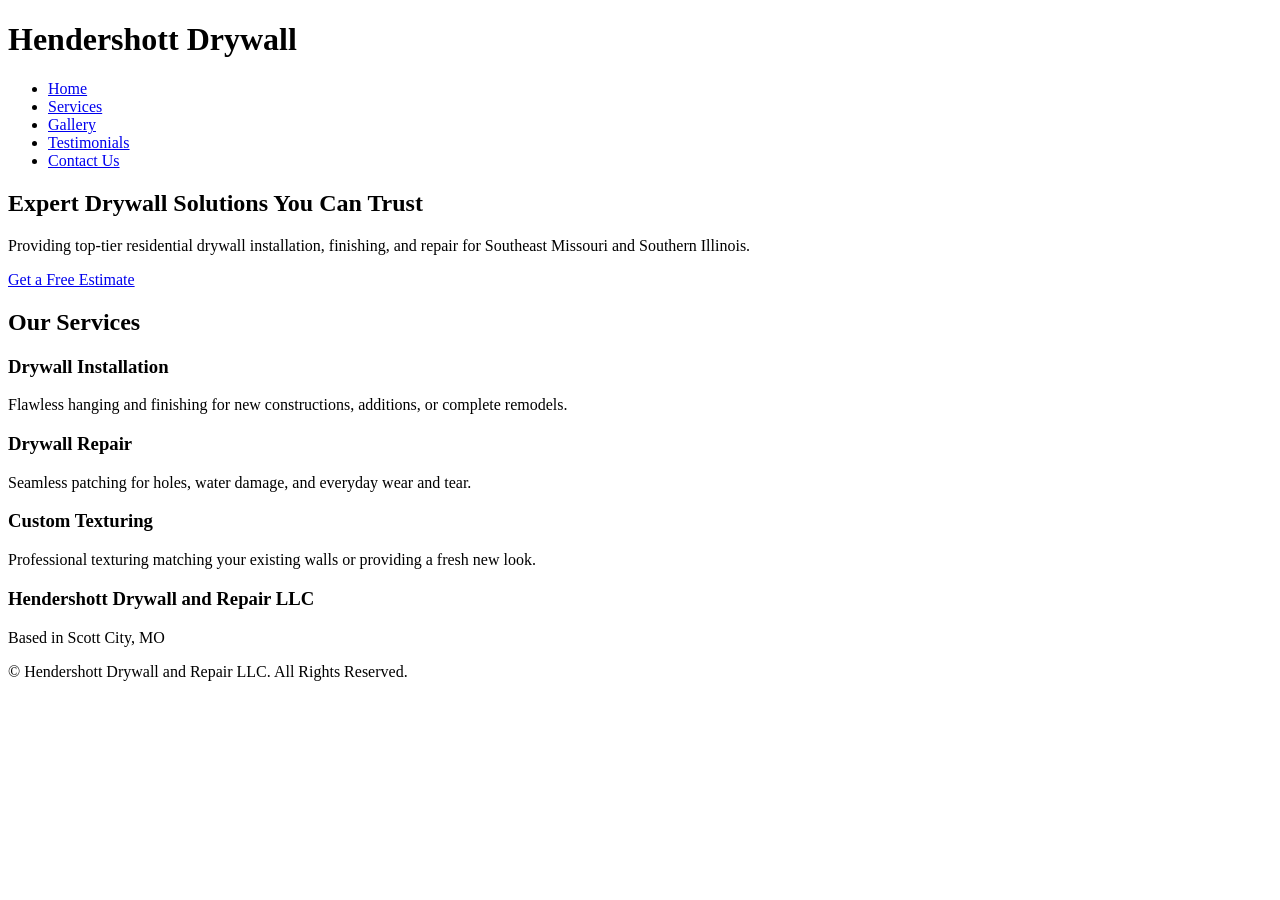
==== index.html @ 73485b0f "Update index.html" ====
<!DOCTYPE html>
<html lang="en">
<head>
    <meta charset="UTF-8">
    <meta name="viewport" content="width=device-width, initial-scale=1.0">
    <title>Hendershott Drywall and Repair LLC | Scott City, MO</title>
    <meta name="description" content="Professional residential drywall installation and repair services serving Southeast Missouri and Southern Illinois.">
    <!-- Link to our external CSS file -->
    <link rel="stylesheet" href="styles.css">
    <!-- Google Fonts for a modern, professional look -->
    <link href="https://fonts.googleapis.com/css2?family=Roboto:wght@300;400;700&display=swap" rel="stylesheet">
</head>
<body>

    <!-- Navigation Bar -->
    <header class="site-header">
        <div class="container nav-container">
            <div class="logo">
                <h1>Hendershott Drywall</h1>
            </div>
            <nav class="main-nav">
                <ul class="nav-links">
                    <li><a href="#home">Home</a></li>
                    <li><a href="#services">Services</a></li>
                    <li><a href="#gallery">Gallery</a></li>
                    <li><a href="#testimonials">Testimonials</a></li>
                    <li><a href="#contact" class="btn-primary">Contact Us</a></li>
                </ul>
                <!-- Mobile Menu Toggle -->
                <div class="mobile-menu-icon" id="mobile-menu-icon">
                    <span></span>
                    <span></span>
                    <span></span>
                </div>
            </nav>
        </div>
    </header>

    <!-- Hero Section -->
    <section id="home" class="hero">
        <div class="hero-content container">
            <h2>Expert Drywall Solutions You Can Trust</h2>
            <p>Providing top-tier residential drywall installation, finishing, and repair for Southeast Missouri and Southern Illinois.</p>
            <a href="#contact" class="btn-large">Get a Free Estimate</a>
        </div>
    </section>

    <!-- Services Section -->
    <section id="services" class="services section-padding">
        <div class="container">
            <h2 class="section-title">Our Services</h2>
            <div class="services-grid">
                <div class="service-card">
                    <h3>Drywall Installation</h3>
                    <p>Flawless hanging and finishing for new constructions, additions, or complete remodels.</p>
                </div>
                <div class="service-card">
                    <h3>Drywall Repair</h3>
                    <p>Seamless patching for holes, water damage, and everyday wear and tear.</p>
                </div>
                <div class="service-card">
                    <h3>Custom Texturing</h3>
                    <p>Professional texturing matching your existing walls or providing a fresh new look.</p>
                </div>
            </div>
        </div>
    </section>

    <!-- Footer -->
    <footer class="site-footer">
        <div class="container footer-content">
            <div class="footer-info">
                <h3>Hendershott Drywall and Repair LLC</h3>
                <p>Based in Scott City, MO</p>
            </div>
            <div class="footer-copyright">
                <p>&copy; <span id="current-year"></span> Hendershott Drywall and Repair LLC. All Rights Reserved.</p>
            </div>
        </div>
    </footer>

    <!-- Link to our external JavaScript file -->
    <script src="main.js"></script>
</body>
</html>
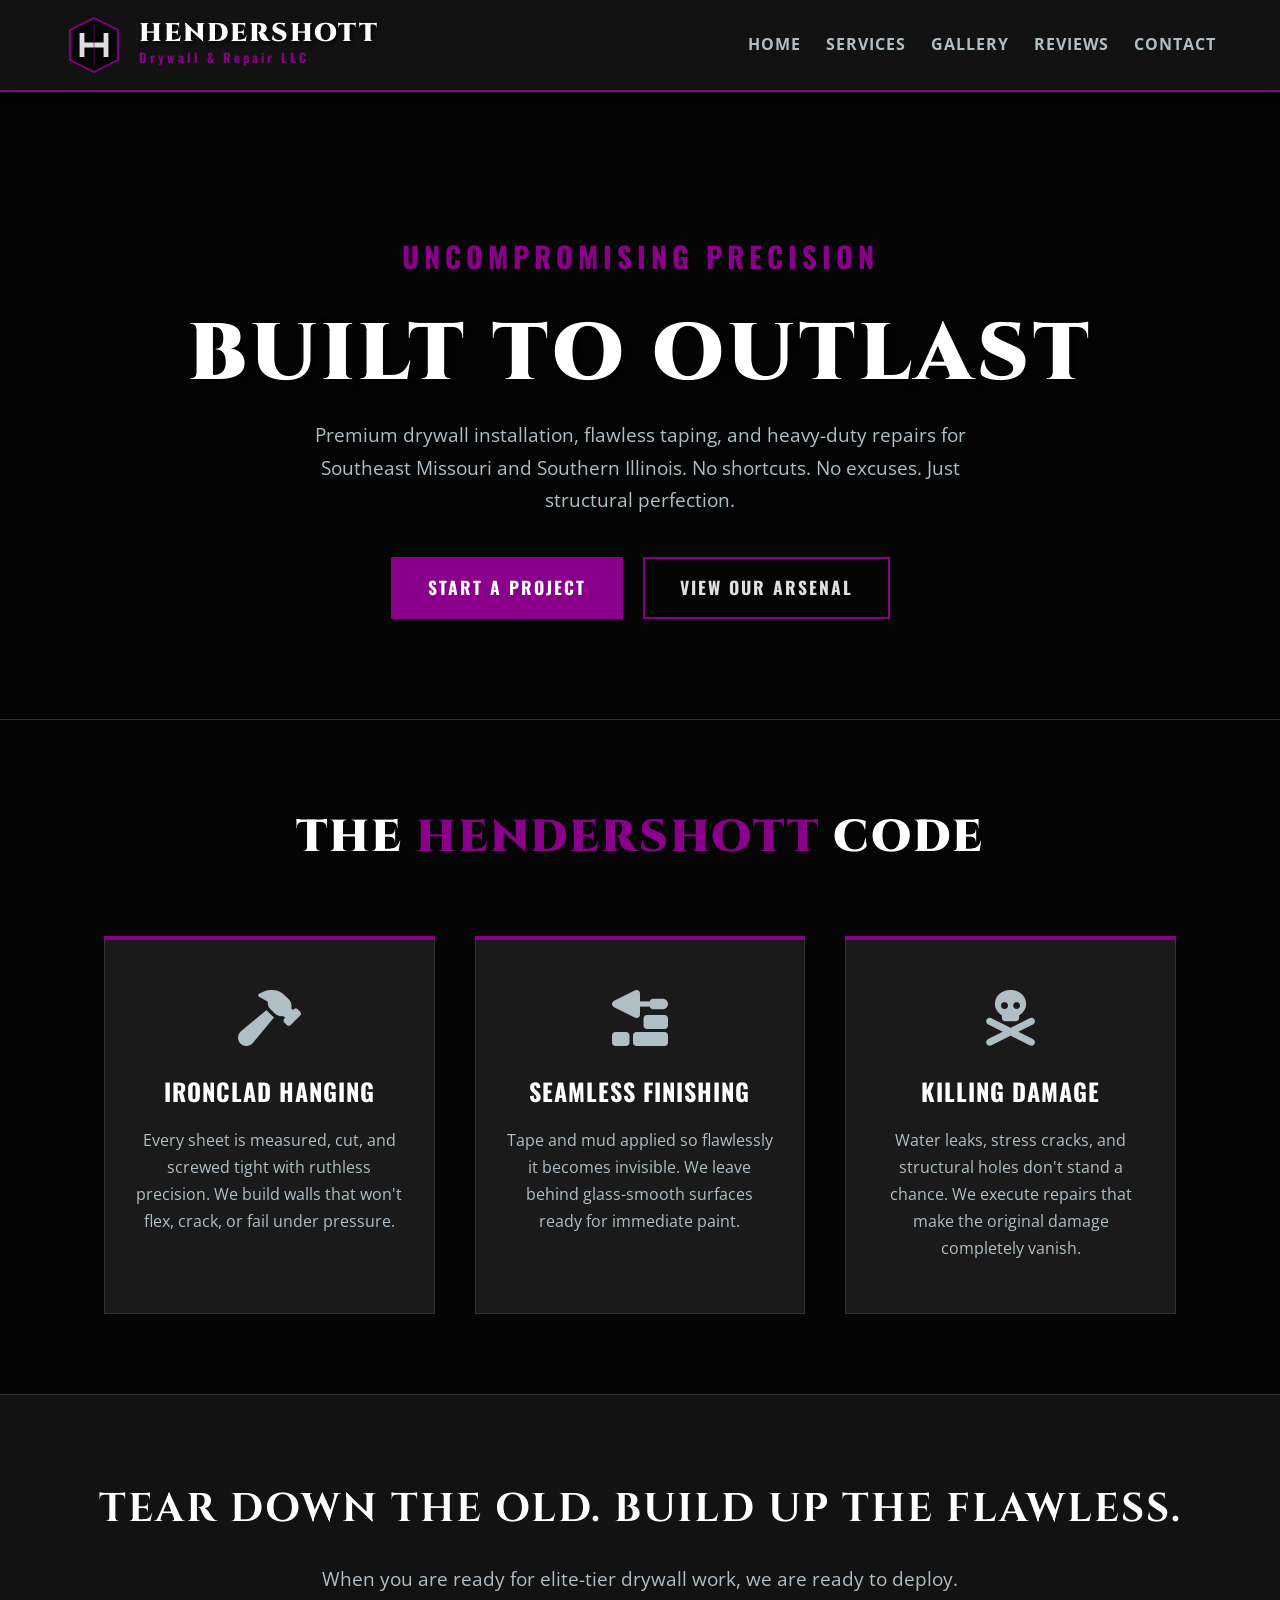
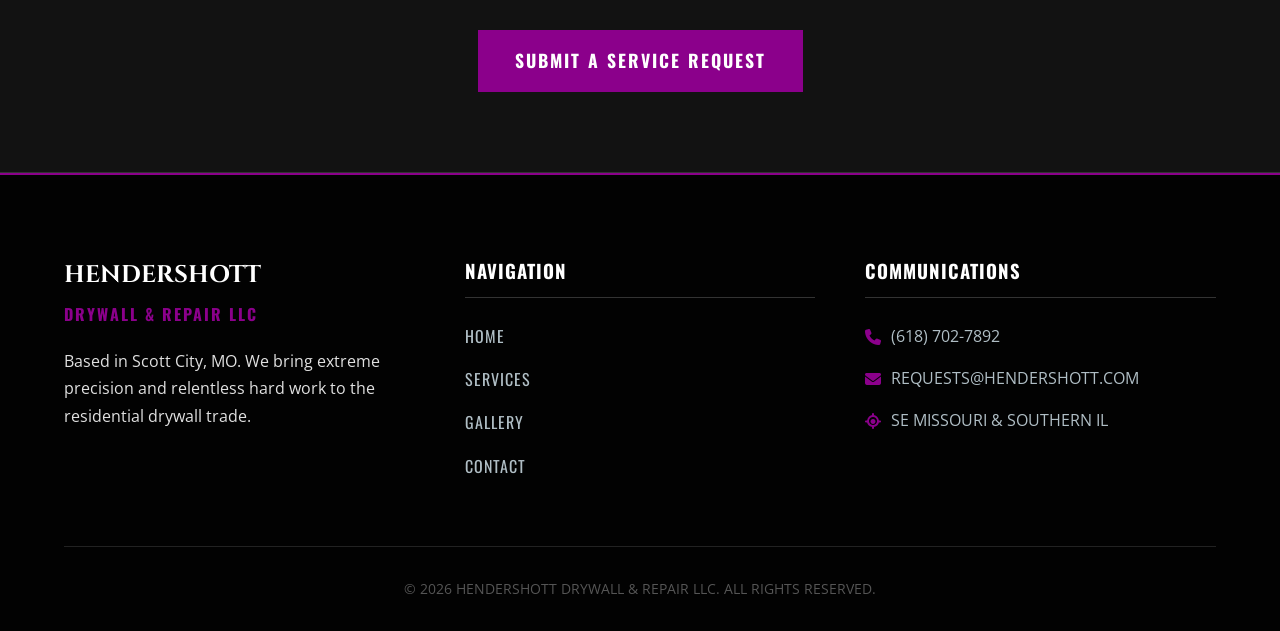
==== commit 11469fe7: "Update index.html" ====
--- a/index.html
+++ b/index.html
@@ -3,83 +3,102 @@
 <head>
     <meta charset="UTF-8">
     <meta name="viewport" content="width=device-width, initial-scale=1.0">
-    <title>Hendershott Drywall and Repair LLC | Scott City, MO</title>
-    <meta name="description" content="Professional residential drywall installation and repair services serving Southeast Missouri and Southern Illinois.">
-    <!-- Link to our external CSS file -->
-    <link rel="stylesheet" href="styles.css">
-    <!-- Google Fonts for a modern, professional look -->
-    <link href="https://fonts.googleapis.com/css2?family=Roboto:wght@300;400;700&display=swap" rel="stylesheet">
+    <title>Hendershott Drywall & Repair LLC | Professional Contractors</title>
+    <link rel="stylesheet" href="https://cdnjs.cloudflare.com/ajax/libs/font-awesome/6.4.0/css/all.min.css">
+    <link rel="stylesheet" href="style.css">
 </head>
 <body>
-
-    <!-- Navigation Bar -->
-    <header class="site-header">
-        <div class="container nav-container">
-            <div class="logo">
-                <h1>Hendershott Drywall</h1>
+    <header>
+        <div class="nav-container">
+            <div class="brand-wrapper">
+                <!-- SHARP GOTHIC/METAL SVG LOGO -->
+                <svg width="60" height="60" viewBox="0 0 100 100" xmlns="http://www.w3.org/2000/svg">
+                    <path d="M 50 5 L 90 25 L 90 75 L 50 95 L 10 75 L 10 25 Z" fill="#050505" stroke="#8B008B" stroke-width="3"/>
+                    <path d="M 30 30 L 30 70 M 70 30 L 70 70 M 30 50 L 70 50" stroke="#E0E0E0" stroke-width="8" stroke-linecap="butt"/>
+                    <path d="M 50 15 L 50 85" stroke="#8B008B" stroke-width="2" opacity="0.5"/>
+                </svg>
+                <div class="brand-text">
+                    <h1>HENDERSHOTT</h1>
+                    <span>Drywall & Repair LLC</span>
+                </div>
             </div>
-            <nav class="main-nav">
-                <ul class="nav-links">
-                    <li><a href="#home">Home</a></li>
-                    <li><a href="#services">Services</a></li>
-                    <li><a href="#gallery">Gallery</a></li>
-                    <li><a href="#testimonials">Testimonials</a></li>
-                    <li><a href="#contact" class="btn-primary">Contact Us</a></li>
+            <nav>
+                <ul>
+                    <li><a href="index.html">HOME</a></li>
+                    <li><a href="services.html">SERVICES</a></li>
+                    <li><a href="gallery.html">GALLERY</a></li>
+                    <li><a href="testimonials.html">REVIEWS</a></li>
+                    <li><a href="contact.html">CONTACT</a></li>
                 </ul>
-                <!-- Mobile Menu Toggle -->
-                <div class="mobile-menu-icon" id="mobile-menu-icon">
-                    <span></span>
-                    <span></span>
-                    <span></span>
-                </div>
             </nav>
         </div>
     </header>
 
-    <!-- Hero Section -->
-    <section id="home" class="hero">
-        <div class="hero-content container">
-            <h2>Expert Drywall Solutions You Can Trust</h2>
-            <p>Providing top-tier residential drywall installation, finishing, and repair for Southeast Missouri and Southern Illinois.</p>
-            <a href="#contact" class="btn-large">Get a Free Estimate</a>
-        </div>
-    </section>
+    <main>
+        <section class="hero">
+            <h3>UNCOMPROMISING PRECISION</h3>
+            <h2>BUILT TO OUTLAST</h2>
+            <p>Premium drywall installation, flawless taping, and heavy-duty repairs for Southeast Missouri and Southern Illinois. No shortcuts. No excuses. Just structural perfection.</p>
+            <div style="margin-top: 30px; display: flex; gap: 20px; justify-content: center; flex-wrap: wrap;">
+                <a href="contact.html" class="btn btn-solid">START A PROJECT</a>
+                <a href="services.html" class="btn">VIEW OUR ARSENAL</a>
+            </div>
+        </section>
 
-    <!-- Services Section -->
-    <section id="services" class="services section-padding">
-        <div class="container">
-            <h2 class="section-title">Our Services</h2>
-            <div class="services-grid">
-                <div class="service-card">
-                    <h3>Drywall Installation</h3>
-                    <p>Flawless hanging and finishing for new constructions, additions, or complete remodels.</p>
+        <section class="container">
+            <h2 class="section-title">THE <span>HENDERSHOTT</span> CODE</h2>
+            <div class="grid-3">
+                <div class="card">
+                    <i class="fa-solid fa-hammer"></i>
+                    <h3>IRONCLAD HANGING</h3>
+                    <p>Every sheet is measured, cut, and screwed tight with ruthless precision. We build walls that won't flex, crack, or fail under pressure.</p>
                 </div>
-                <div class="service-card">
-                    <h3>Drywall Repair</h3>
-                    <p>Seamless patching for holes, water damage, and everyday wear and tear.</p>
+                <div class="card">
+                    <i class="fa-solid fa-trowel-bricks"></i>
+                    <h3>SEAMLESS FINISHING</h3>
+                    <p>Tape and mud applied so flawlessly it becomes invisible. We leave behind glass-smooth surfaces ready for immediate paint.</p>
                 </div>
-                <div class="service-card">
-                    <h3>Custom Texturing</h3>
-                    <p>Professional texturing matching your existing walls or providing a fresh new look.</p>
+                <div class="card">
+                    <i class="fa-solid fa-skull-crossbones"></i>
+                    <h3>KILLING DAMAGE</h3>
+                    <p>Water leaks, stress cracks, and structural holes don't stand a chance. We execute repairs that make the original damage completely vanish.</p>
                 </div>
             </div>
-        </div>
-    </section>
+        </section>
 
-    <!-- Footer -->
-    <footer class="site-footer">
-        <div class="container footer-content">
-            <div class="footer-info">
-                <h3>Hendershott Drywall and Repair LLC</h3>
-                <p>Based in Scott City, MO</p>
+        <section class="cta-banner">
+            <h2>TEAR DOWN THE OLD. BUILD UP THE FLAWLESS.</h2>
+            <p>When you are ready for elite-tier drywall work, we are ready to deploy.</p>
+            <a href="contact.html" class="btn btn-solid">SUBMIT A SERVICE REQUEST</a>
+        </section>
+    </main>
+
+    <footer>
+        <div class="footer-grid">
+            <div class="footer-about">
+                <h3>HENDERSHOTT</h3>
+                <h4>DRYWALL & REPAIR LLC</h4>
+                <p>Based in Scott City, MO. We bring extreme precision and relentless hard work to the residential drywall trade.</p>
             </div>
-            <div class="footer-copyright">
-                <p>&copy; <span id="current-year"></span> Hendershott Drywall and Repair LLC. All Rights Reserved.</p>
+            <div class="footer-links">
+                <h3>NAVIGATION</h3>
+                <ul>
+                    <li><a href="index.html">HOME</a></li>
+                    <li><a href="services.html">SERVICES</a></li>
+                    <li><a href="gallery.html">GALLERY</a></li>
+                    <li><a href="contact.html">CONTACT</a></li>
+                </ul>
+            </div>
+            <div class="footer-contact">
+                <h3>COMMUNICATIONS</h3>
+                <p><i class="fa-solid fa-phone"></i> (618) 702-7892</p>
+                <p><i class="fa-solid fa-envelope"></i> REQUESTS@HENDERSHOTT.COM</p>
+                <p><i class="fa-solid fa-location-crosshairs"></i> SE MISSOURI & SOUTHERN IL</p>
             </div>
         </div>
+        <div class="footer-bottom">
+            <p>&copy; 2026 HENDERSHOTT DRYWALL & REPAIR LLC. ALL RIGHTS RESERVED.</p>
+        </div>
     </footer>
-
-    <!-- Link to our external JavaScript file -->
-    <script src="main.js"></script>
 </body>
 </html>
--- a/style.css
+++ b/style.css
@@ -0,0 +1,89 @@
+@import url('https://fonts.googleapis.com/css2?family=Cinzel:wght@700;900&family=Oswald:wght@500;700&family=Open+Sans:wght@400;600&display=swap');
+
+:root {
+    --pitch-black: #050505;
+    --gunmetal: #121212;
+    --panel-dark: #1a1a1a;
+    --purple-burst: #8B008B; /* Aggressive Dark Violet/Purple */
+    --blood-red: #8a0303;
+    --metal-silver: #b0bec5;
+    --text-main: #e0e0e0;
+    --white: #ffffff;
+}
+
+* { margin: 0; padding: 0; box-sizing: border-box; }
+body { font-family: 'Open Sans', sans-serif; background-color: var(--pitch-black); color: var(--text-main); line-height: 1.7; }
+h1, h2, h3, h4 { font-family: 'Oswald', sans-serif; text-transform: uppercase; }
+
+/* Navigation & Header */
+header { background-color: var(--gunmetal); border-bottom: 2px solid var(--purple-burst); position: sticky; top: 0; z-index: 100; box-shadow: 0 4px 20px rgba(0,0,0,0.8); }
+.nav-container { display: flex; justify-content: space-between; align-items: center; padding: 15px 5%; max-width: 1400px; margin: 0 auto; }
+.brand-wrapper { display: flex; align-items: center; gap: 15px; }
+.brand-text { display: flex; flex-direction: column; }
+.brand-text h1 { font-family: 'Cinzel', serif; font-size: 1.6rem; color: var(--white); font-weight: 900; line-height: 1; letter-spacing: 2px; text-shadow: 2px 2px 4px rgba(0,0,0,0.8); }
+.brand-text span { font-size: 0.8rem; color: var(--purple-burst); font-weight: 700; letter-spacing: 3px; font-family: 'Oswald', sans-serif; }
+
+nav ul { list-style: none; display: flex; gap: 25px; }
+nav a { color: var(--metal-silver); text-decoration: none; font-weight: 700; font-size: 1rem; transition: color 0.3s; letter-spacing: 1px; }
+nav a:hover { color: var(--purple-burst); }
+
+/* Buttons */
+.btn { display: inline-block; padding: 14px 35px; background: transparent; color: var(--text-main); text-decoration: none; font-weight: 700; border: 2px solid var(--purple-burst); font-family: 'Oswald', sans-serif; transition: 0.3s; letter-spacing: 2px; font-size: 1.1rem; box-shadow: inset 0 0 0 0 var(--purple-burst); }
+.btn:hover { box-shadow: inset 0 0 20px 5px rgba(139, 0, 139, 0.4); color: var(--white); text-shadow: 0 0 8px rgba(255,255,255,0.5); }
+.btn-solid { background: var(--purple-burst); color: var(--white); border-color: var(--purple-burst); }
+.btn-solid:hover { background: #600060; border-color: #600060; box-shadow: 0 0 15px rgba(139, 0, 139, 0.6); }
+
+/* Hero Section */
+.hero { background: linear-gradient(to bottom, rgba(5,5,5,0.7), var(--pitch-black)), url('https://images.unsplash.com/photo-1504307651254-35680f356f58?q=80&w=2070&auto=format&fit=crop') center/cover; padding: 140px 5% 100px; text-align: center; color: var(--white); border-bottom: 1px solid #333; }
+.hero h2 { font-family: 'Cinzel', serif; font-size: clamp(2.5rem, 8vw, 5rem); font-weight: 900; line-height: 1.1; margin-bottom: 20px; letter-spacing: 4px; text-shadow: 3px 3px 10px rgba(0,0,0,0.9); }
+.hero h3 { font-size: clamp(1.2rem, 3vw, 1.8rem); color: var(--purple-burst); margin-bottom: 30px; letter-spacing: 5px; }
+.hero p { font-size: 1.2rem; color: var(--metal-silver); margin-bottom: 40px; max-width: 700px; margin-inline: auto; font-family: 'Open Sans', sans-serif; }
+
+/* Sections & Grids */
+.container { padding: 80px 5%; max-width: 1200px; margin: auto; }
+.section-title { text-align: center; font-family: 'Cinzel', serif; font-size: 2.8rem; color: var(--white); margin-bottom: 60px; font-weight: 900; letter-spacing: 2px; }
+.section-title span { color: var(--purple-burst); }
+
+.grid-3 { display: grid; grid-template-columns: repeat(auto-fit, minmax(320px, 1fr)); gap: 40px; }
+.card { background: var(--panel-dark); padding: 50px 30px; text-align: center; border: 1px solid #333; border-top: 4px solid var(--purple-burst); transition: transform 0.3s, box-shadow 0.3s; position: relative; overflow: hidden; }
+.card:hover { transform: translateY(-5px); box-shadow: 0 10px 30px rgba(139, 0, 139, 0.15); border-color: var(--purple-burst); }
+.card i { font-size: 3.5rem; color: var(--metal-silver); margin-bottom: 25px; transition: color 0.3s; }
+.card:hover i { color: var(--white); text-shadow: 0 0 15px var(--purple-burst); }
+.card h3 { color: var(--white); margin-bottom: 15px; font-size: 1.5rem; letter-spacing: 1px; }
+.card p { color: var(--metal-silver); font-size: 1rem; }
+
+/* Contact Form - Advanced */
+.contact-form-wrapper { background: var(--panel-dark); padding: 40px; border: 1px solid #333; border-left: 5px solid var(--purple-burst); }
+.form-group { margin-bottom: 25px; text-align: left; }
+.form-group label { display: block; margin-bottom: 8px; color: var(--metal-silver); font-family: 'Oswald', sans-serif; letter-spacing: 1px; font-size: 1.1rem; }
+.form-group input, .form-group select, .form-group textarea { width: 100%; padding: 15px; background: var(--pitch-black); border: 1px solid #444; color: var(--white); font-family: 'Open Sans', sans-serif; font-size: 1rem; transition: border 0.3s; }
+.form-group input:focus, .form-group select:focus, .form-group textarea:focus { border-color: var(--purple-burst); outline: none; }
+.radio-group { display: flex; gap: 20px; align-items: center; }
+.radio-group label { display: inline-flex; align-items: center; gap: 8px; font-family: 'Open Sans', sans-serif; color: var(--white); cursor: pointer; }
+
+/* Call to Action */
+.cta-banner { background: var(--gunmetal); text-align: center; padding: 80px 5%; border-top: 1px solid #333; border-bottom: 1px solid #333; }
+.cta-banner h2 { font-family: 'Cinzel', serif; font-size: 2.5rem; margin-bottom: 20px; color: var(--white); letter-spacing: 2px; }
+.cta-banner p { font-size: 1.2rem; margin-bottom: 35px; color: var(--metal-silver); }
+
+/* Footer */
+footer { background: #020202; padding: 80px 5% 30px; border-top: 2px solid var(--purple-burst); }
+.footer-grid { display: grid; grid-template-columns: repeat(auto-fit, minmax(250px, 1fr)); gap: 50px; max-width: 1200px; margin: 0 auto 50px; }
+.footer-about h3 { font-family: 'Cinzel', serif; color: var(--white); margin-bottom: 5px; font-size: 1.5rem; }
+.footer-about h4 { color: var(--purple-burst); margin-bottom: 20px; letter-spacing: 2px; }
+.footer-links h3, .footer-contact h3 { color: var(--white); margin-bottom: 25px; letter-spacing: 1px; border-bottom: 1px solid #333; padding-bottom: 10px; }
+.footer-links ul { list-style: none; }
+.footer-links li { margin-bottom: 15px; }
+.footer-links a { color: var(--metal-silver); text-decoration: none; transition: 0.3s; font-family: 'Oswald', sans-serif; letter-spacing: 1px; }
+.footer-links a:hover { color: var(--purple-burst); padding-left: 5px; }
+.footer-contact p { margin-bottom: 15px; display: flex; align-items: center; gap: 10px; color: var(--metal-silver); }
+.footer-contact i { color: var(--purple-burst); }
+.footer-bottom { text-align: center; padding-top: 30px; border-top: 1px solid #222; font-size: 0.9rem; color: #555; }
+
+/* Mobile View Adjustments */
+@media (max-width: 768px) {
+    .nav-container { flex-direction: column; text-align: center; gap: 20px; }
+    .brand-wrapper { flex-direction: column; gap: 10px; }
+    nav ul { flex-wrap: wrap; justify-content: center; gap: 15px; }
+    .hero { padding: 60px 20px; }
+    }
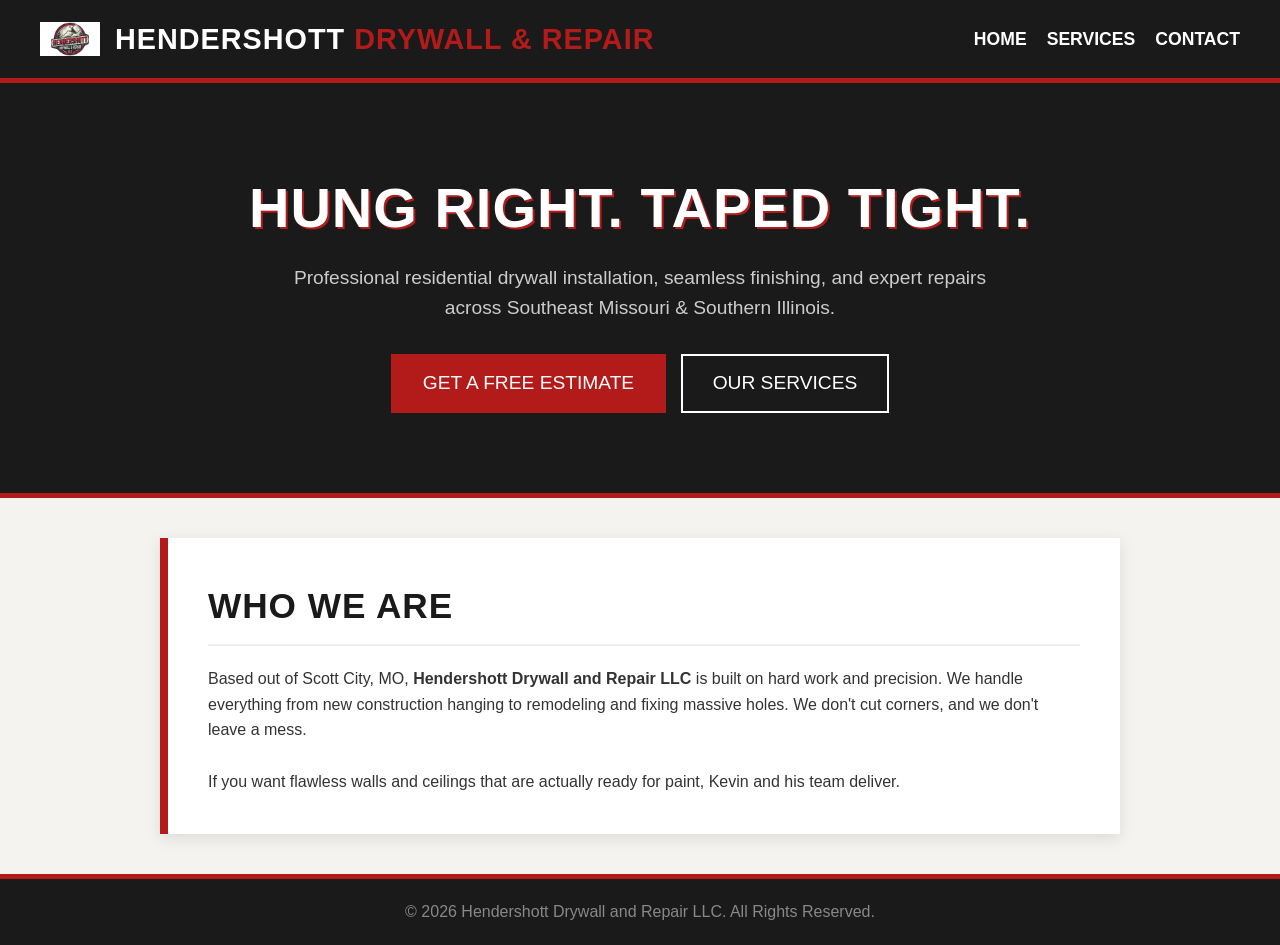
==== commit cc61425e: "Create index.html" ====
--- a/index.html
+++ b/index.html
@@ -3,31 +3,20 @@
 <head>
     <meta charset="UTF-8">
     <meta name="viewport" content="width=device-width, initial-scale=1.0">
-    <title>Hendershott Drywall & Repair LLC | Professional Contractors</title>
-    <link rel="stylesheet" href="https://cdnjs.cloudflare.com/ajax/libs/font-awesome/6.4.0/css/all.min.css">
+    <title>Hendershott Drywall and Repair LLC</title>
     <link rel="stylesheet" href="style.css">
 </head>
 <body>
     <header>
         <div class="nav-container">
             <div class="brand-wrapper">
-                <!-- SHARP GOTHIC/METAL SVG LOGO -->
-                <svg width="60" height="60" viewBox="0 0 100 100" xmlns="http://www.w3.org/2000/svg">
-                    <path d="M 50 5 L 90 25 L 90 75 L 50 95 L 10 75 L 10 25 Z" fill="#050505" stroke="#8B008B" stroke-width="3"/>
-                    <path d="M 30 30 L 30 70 M 70 30 L 70 70 M 30 50 L 70 50" stroke="#E0E0E0" stroke-width="8" stroke-linecap="butt"/>
-                    <path d="M 50 15 L 50 85" stroke="#8B008B" stroke-width="2" opacity="0.5"/>
-                </svg>
-                <div class="brand-text">
-                    <h1>HENDERSHOTT</h1>
-                    <span>Drywall & Repair LLC</span>
-                </div>
+                <img src="logo.png" alt="Hendershott Drywall Logo" class="brand-logo">
+                <h1>Hendershott <span>Drywall & Repair</span></h1>
             </div>
             <nav>
                 <ul>
                     <li><a href="index.html">HOME</a></li>
                     <li><a href="services.html">SERVICES</a></li>
-                    <li><a href="gallery.html">GALLERY</a></li>
-                    <li><a href="testimonials.html">REVIEWS</a></li>
                     <li><a href="contact.html">CONTACT</a></li>
                 </ul>
             </nav>
@@ -36,69 +25,24 @@
 
     <main>
         <section class="hero">
-            <h3>UNCOMPROMISING PRECISION</h3>
-            <h2>BUILT TO OUTLAST</h2>
-            <p>Premium drywall installation, flawless taping, and heavy-duty repairs for Southeast Missouri and Southern Illinois. No shortcuts. No excuses. Just structural perfection.</p>
-            <div style="margin-top: 30px; display: flex; gap: 20px; justify-content: center; flex-wrap: wrap;">
-                <a href="contact.html" class="btn btn-solid">START A PROJECT</a>
-                <a href="services.html" class="btn">VIEW OUR ARSENAL</a>
-            </div>
+            <h2>HUNG RIGHT. TAPED TIGHT.</h2>
+            <p>Professional residential drywall installation, seamless finishing, and expert repairs across Southeast Missouri & Southern Illinois.</p>
+            <a href="contact.html" class="btn">GET A FREE ESTIMATE</a>
+            <a href="services.html" class="btn btn-outline">OUR SERVICES</a>
         </section>
 
         <section class="container">
-            <h2 class="section-title">THE <span>HENDERSHOTT</span> CODE</h2>
-            <div class="grid-3">
-                <div class="card">
-                    <i class="fa-solid fa-hammer"></i>
-                    <h3>IRONCLAD HANGING</h3>
-                    <p>Every sheet is measured, cut, and screwed tight with ruthless precision. We build walls that won't flex, crack, or fail under pressure.</p>
-                </div>
-                <div class="card">
-                    <i class="fa-solid fa-trowel-bricks"></i>
-                    <h3>SEAMLESS FINISHING</h3>
-                    <p>Tape and mud applied so flawlessly it becomes invisible. We leave behind glass-smooth surfaces ready for immediate paint.</p>
-                </div>
-                <div class="card">
-                    <i class="fa-solid fa-skull-crossbones"></i>
-                    <h3>KILLING DAMAGE</h3>
-                    <p>Water leaks, stress cracks, and structural holes don't stand a chance. We execute repairs that make the original damage completely vanish.</p>
-                </div>
+            <div class="content-box">
+                <h2>WHO WE ARE</h2>
+                <p>Based out of Scott City, MO, <strong>Hendershott Drywall and Repair LLC</strong> is built on hard work and precision. We handle everything from new construction hanging to remodeling and fixing massive holes. We don't cut corners, and we don't leave a mess.</p>
+                <br>
+                <p>If you want flawless walls and ceilings that are actually ready for paint, Kevin and his team deliver.</p>
             </div>
-        </section>
-
-        <section class="cta-banner">
-            <h2>TEAR DOWN THE OLD. BUILD UP THE FLAWLESS.</h2>
-            <p>When you are ready for elite-tier drywall work, we are ready to deploy.</p>
-            <a href="contact.html" class="btn btn-solid">SUBMIT A SERVICE REQUEST</a>
         </section>
     </main>
 
     <footer>
-        <div class="footer-grid">
-            <div class="footer-about">
-                <h3>HENDERSHOTT</h3>
-                <h4>DRYWALL & REPAIR LLC</h4>
-                <p>Based in Scott City, MO. We bring extreme precision and relentless hard work to the residential drywall trade.</p>
-            </div>
-            <div class="footer-links">
-                <h3>NAVIGATION</h3>
-                <ul>
-                    <li><a href="index.html">HOME</a></li>
-                    <li><a href="services.html">SERVICES</a></li>
-                    <li><a href="gallery.html">GALLERY</a></li>
-                    <li><a href="contact.html">CONTACT</a></li>
-                </ul>
-            </div>
-            <div class="footer-contact">
-                <h3>COMMUNICATIONS</h3>
-                <p><i class="fa-solid fa-phone"></i> (618) 702-7892</p>
-                <p><i class="fa-solid fa-envelope"></i> REQUESTS@HENDERSHOTT.COM</p>
-                <p><i class="fa-solid fa-location-crosshairs"></i> SE MISSOURI & SOUTHERN IL</p>
-            </div>
-        </div>
-        <div class="footer-bottom">
-            <p>&copy; 2026 HENDERSHOTT DRYWALL & REPAIR LLC. ALL RIGHTS RESERVED.</p>
-        </div>
+        <p>&copy; 2026 Hendershott Drywall and Repair LLC. All Rights Reserved.</p>
     </footer>
 </body>
 </html>
--- a/style.css
+++ b/style.css
@@ -1,89 +1,204 @@
-@import url('https://fonts.googleapis.com/css2?family=Cinzel:wght@700;900&family=Oswald:wght@500;700&family=Open+Sans:wght@400;600&display=swap');
-
 :root {
-    --pitch-black: #050505;
-    --gunmetal: #121212;
-    --panel-dark: #1a1a1a;
-    --purple-burst: #8B008B; /* Aggressive Dark Violet/Purple */
-    --blood-red: #8a0303;
-    --metal-silver: #b0bec5;
-    --text-main: #e0e0e0;
-    --white: #ffffff;
-}
-
-* { margin: 0; padding: 0; box-sizing: border-box; }
-body { font-family: 'Open Sans', sans-serif; background-color: var(--pitch-black); color: var(--text-main); line-height: 1.7; }
-h1, h2, h3, h4 { font-family: 'Oswald', sans-serif; text-transform: uppercase; }
-
-/* Navigation & Header */
-header { background-color: var(--gunmetal); border-bottom: 2px solid var(--purple-burst); position: sticky; top: 0; z-index: 100; box-shadow: 0 4px 20px rgba(0,0,0,0.8); }
-.nav-container { display: flex; justify-content: space-between; align-items: center; padding: 15px 5%; max-width: 1400px; margin: 0 auto; }
-.brand-wrapper { display: flex; align-items: center; gap: 15px; }
-.brand-text { display: flex; flex-direction: column; }
-.brand-text h1 { font-family: 'Cinzel', serif; font-size: 1.6rem; color: var(--white); font-weight: 900; line-height: 1; letter-spacing: 2px; text-shadow: 2px 2px 4px rgba(0,0,0,0.8); }
-.brand-text span { font-size: 0.8rem; color: var(--purple-burst); font-weight: 700; letter-spacing: 3px; font-family: 'Oswald', sans-serif; }
-
-nav ul { list-style: none; display: flex; gap: 25px; }
-nav a { color: var(--metal-silver); text-decoration: none; font-weight: 700; font-size: 1rem; transition: color 0.3s; letter-spacing: 1px; }
-nav a:hover { color: var(--purple-burst); }
+    --primary-red: #b31b1b;
+    --dark-charcoal: #1a1a1a;
+    --light-bg: #f4f3ef;
+    --text-color: #333;
+}
+
+* {
+    margin: 0;
+    padding: 0;
+    box-sizing: border-box;
+}
+
+body {
+    font-family: 'Segoe UI', Tahoma, Geneva, Verdana, sans-serif;
+    background-color: var(--light-bg);
+    color: var(--text-color);
+    line-height: 1.6;
+}
+
+h1, h2, h3 {
+    font-family: 'Impact', 'Arial Black', sans-serif;
+    text-transform: uppercase;
+    letter-spacing: 1px;
+}
+
+/* Navigation */
+header {
+    background-color: var(--dark-charcoal);
+    border-bottom: 5px solid var(--primary-red);
+    padding: 1rem 20px;
+}
+
+.nav-container {
+    max-width: 1200px;
+    margin: 0 auto;
+    display: flex;
+    justify-content: space-between;
+    align-items: center;
+}
+
+.brand-wrapper {
+    display: flex;
+    align-items: center;
+    gap: 15px;
+}
+
+.brand-logo {
+    width: 60px;
+    height: auto;
+}
+
+.nav-container h1 {
+    color: #fff;
+    font-size: 1.8rem;
+}
+
+.nav-container h1 span {
+    color: var(--primary-red);
+}
+
+nav ul {
+    list-style: none;
+    display: flex;
+    gap: 20px;
+}
+
+nav a {
+    color: #fff;
+    text-decoration: none;
+    font-weight: bold;
+    font-size: 1.1rem;
+    transition: color 0.2s;
+}
+
+nav a:hover {
+    color: var(--primary-red);
+}
+
+/* Main Content Structure */
+main {
+    min-height: 70vh;
+}
+
+.hero {
+    background-color: var(--dark-charcoal);
+    color: #fff;
+    text-align: center;
+    padding: 80px 20px;
+    border-bottom: 5px solid var(--primary-red);
+}
+
+.hero h2 {
+    font-size: 3.5rem;
+    color: #fff;
+    text-shadow: 2px 2px var(--primary-red);
+    margin-bottom: 10px;
+}
+
+.hero p {
+    font-size: 1.2rem;
+    max-width: 700px;
+    margin: 0 auto 30px;
+    color: #ccc;
+}
+
+.container {
+    max-width: 1000px;
+    margin: 40px auto;
+    padding: 0 20px;
+}
+
+.content-box {
+    background: #fff;
+    padding: 40px;
+    border-left: 8px solid var(--primary-red);
+    box-shadow: 0 4px 15px rgba(0,0,0,0.1);
+    margin-bottom: 30px;
+}
+
+.content-box h2 {
+    color: var(--dark-charcoal);
+    border-bottom: 2px solid #eee;
+    padding-bottom: 10px;
+    margin-bottom: 20px;
+    font-size: 2.2rem;
+}
 
 /* Buttons */
-.btn { display: inline-block; padding: 14px 35px; background: transparent; color: var(--text-main); text-decoration: none; font-weight: 700; border: 2px solid var(--purple-burst); font-family: 'Oswald', sans-serif; transition: 0.3s; letter-spacing: 2px; font-size: 1.1rem; box-shadow: inset 0 0 0 0 var(--purple-burst); }
-.btn:hover { box-shadow: inset 0 0 20px 5px rgba(139, 0, 139, 0.4); color: var(--white); text-shadow: 0 0 8px rgba(255,255,255,0.5); }
-.btn-solid { background: var(--purple-burst); color: var(--white); border-color: var(--purple-burst); }
-.btn-solid:hover { background: #600060; border-color: #600060; box-shadow: 0 0 15px rgba(139, 0, 139, 0.6); }
-
-/* Hero Section */
-.hero { background: linear-gradient(to bottom, rgba(5,5,5,0.7), var(--pitch-black)), url('https://images.unsplash.com/photo-1504307651254-35680f356f58?q=80&w=2070&auto=format&fit=crop') center/cover; padding: 140px 5% 100px; text-align: center; color: var(--white); border-bottom: 1px solid #333; }
-.hero h2 { font-family: 'Cinzel', serif; font-size: clamp(2.5rem, 8vw, 5rem); font-weight: 900; line-height: 1.1; margin-bottom: 20px; letter-spacing: 4px; text-shadow: 3px 3px 10px rgba(0,0,0,0.9); }
-.hero h3 { font-size: clamp(1.2rem, 3vw, 1.8rem); color: var(--purple-burst); margin-bottom: 30px; letter-spacing: 5px; }
-.hero p { font-size: 1.2rem; color: var(--metal-silver); margin-bottom: 40px; max-width: 700px; margin-inline: auto; font-family: 'Open Sans', sans-serif; }
-
-/* Sections & Grids */
-.container { padding: 80px 5%; max-width: 1200px; margin: auto; }
-.section-title { text-align: center; font-family: 'Cinzel', serif; font-size: 2.8rem; color: var(--white); margin-bottom: 60px; font-weight: 900; letter-spacing: 2px; }
-.section-title span { color: var(--purple-burst); }
-
-.grid-3 { display: grid; grid-template-columns: repeat(auto-fit, minmax(320px, 1fr)); gap: 40px; }
-.card { background: var(--panel-dark); padding: 50px 30px; text-align: center; border: 1px solid #333; border-top: 4px solid var(--purple-burst); transition: transform 0.3s, box-shadow 0.3s; position: relative; overflow: hidden; }
-.card:hover { transform: translateY(-5px); box-shadow: 0 10px 30px rgba(139, 0, 139, 0.15); border-color: var(--purple-burst); }
-.card i { font-size: 3.5rem; color: var(--metal-silver); margin-bottom: 25px; transition: color 0.3s; }
-.card:hover i { color: var(--white); text-shadow: 0 0 15px var(--purple-burst); }
-.card h3 { color: var(--white); margin-bottom: 15px; font-size: 1.5rem; letter-spacing: 1px; }
-.card p { color: var(--metal-silver); font-size: 1rem; }
-
-/* Contact Form - Advanced */
-.contact-form-wrapper { background: var(--panel-dark); padding: 40px; border: 1px solid #333; border-left: 5px solid var(--purple-burst); }
-.form-group { margin-bottom: 25px; text-align: left; }
-.form-group label { display: block; margin-bottom: 8px; color: var(--metal-silver); font-family: 'Oswald', sans-serif; letter-spacing: 1px; font-size: 1.1rem; }
-.form-group input, .form-group select, .form-group textarea { width: 100%; padding: 15px; background: var(--pitch-black); border: 1px solid #444; color: var(--white); font-family: 'Open Sans', sans-serif; font-size: 1rem; transition: border 0.3s; }
-.form-group input:focus, .form-group select:focus, .form-group textarea:focus { border-color: var(--purple-burst); outline: none; }
-.radio-group { display: flex; gap: 20px; align-items: center; }
-.radio-group label { display: inline-flex; align-items: center; gap: 8px; font-family: 'Open Sans', sans-serif; color: var(--white); cursor: pointer; }
-
-/* Call to Action */
-.cta-banner { background: var(--gunmetal); text-align: center; padding: 80px 5%; border-top: 1px solid #333; border-bottom: 1px solid #333; }
-.cta-banner h2 { font-family: 'Cinzel', serif; font-size: 2.5rem; margin-bottom: 20px; color: var(--white); letter-spacing: 2px; }
-.cta-banner p { font-size: 1.2rem; margin-bottom: 35px; color: var(--metal-silver); }
+.btn {
+    display: inline-block;
+    background: var(--primary-red);
+    color: #fff;
+    padding: 12px 30px;
+    text-decoration: none;
+    font-family: 'Impact', 'Arial Black', sans-serif;
+    font-size: 1.2rem;
+    transition: 0.2s;
+    border: 2px solid var(--primary-red);
+}
+
+.btn:hover {
+    background: var(--dark-charcoal);
+    color: var(--primary-red);
+}
+
+.btn-outline {
+    background: transparent;
+    border: 2px solid #fff;
+    margin-left: 10px;
+}
+
+.btn-outline:hover {
+    background: #fff;
+    color: var(--dark-charcoal);
+}
+
+/* Lists */
+.service-list {
+    list-style: none;
+}
+
+.service-list li {
+    padding: 15px 0;
+    border-bottom: 1px solid #eee;
+    font-size: 1.1rem;
+}
+
+.service-list li strong {
+    color: var(--primary-red);
+}
 
 /* Footer */
-footer { background: #020202; padding: 80px 5% 30px; border-top: 2px solid var(--purple-burst); }
-.footer-grid { display: grid; grid-template-columns: repeat(auto-fit, minmax(250px, 1fr)); gap: 50px; max-width: 1200px; margin: 0 auto 50px; }
-.footer-about h3 { font-family: 'Cinzel', serif; color: var(--white); margin-bottom: 5px; font-size: 1.5rem; }
-.footer-about h4 { color: var(--purple-burst); margin-bottom: 20px; letter-spacing: 2px; }
-.footer-links h3, .footer-contact h3 { color: var(--white); margin-bottom: 25px; letter-spacing: 1px; border-bottom: 1px solid #333; padding-bottom: 10px; }
-.footer-links ul { list-style: none; }
-.footer-links li { margin-bottom: 15px; }
-.footer-links a { color: var(--metal-silver); text-decoration: none; transition: 0.3s; font-family: 'Oswald', sans-serif; letter-spacing: 1px; }
-.footer-links a:hover { color: var(--purple-burst); padding-left: 5px; }
-.footer-contact p { margin-bottom: 15px; display: flex; align-items: center; gap: 10px; color: var(--metal-silver); }
-.footer-contact i { color: var(--purple-burst); }
-.footer-bottom { text-align: center; padding-top: 30px; border-top: 1px solid #222; font-size: 0.9rem; color: #555; }
-
-/* Mobile View Adjustments */
+footer {
+    background: var(--dark-charcoal);
+    color: #888;
+    text-align: center;
+    padding: 20px;
+    border-top: 5px solid var(--primary-red);
+}
+
+/* Mobile Fixes */
 @media (max-width: 768px) {
-    .nav-container { flex-direction: column; text-align: center; gap: 20px; }
-    .brand-wrapper { flex-direction: column; gap: 10px; }
-    nav ul { flex-wrap: wrap; justify-content: center; gap: 15px; }
-    .hero { padding: 60px 20px; }
-    }
+    .nav-container {
+        flex-direction: column;
+        text-align: center;
+    }
+    .brand-wrapper {
+        flex-direction: column;
+        margin-bottom: 15px;
+    }
+    nav ul {
+        flex-wrap: wrap;
+        justify-content: center;
+    }
+    .hero h2 {
+        font-size: 2.5rem;
+    }
+    .btn-outline {
+        margin-left: 0;
+        margin-top: 15px;
+        display: block;
+    }
+}
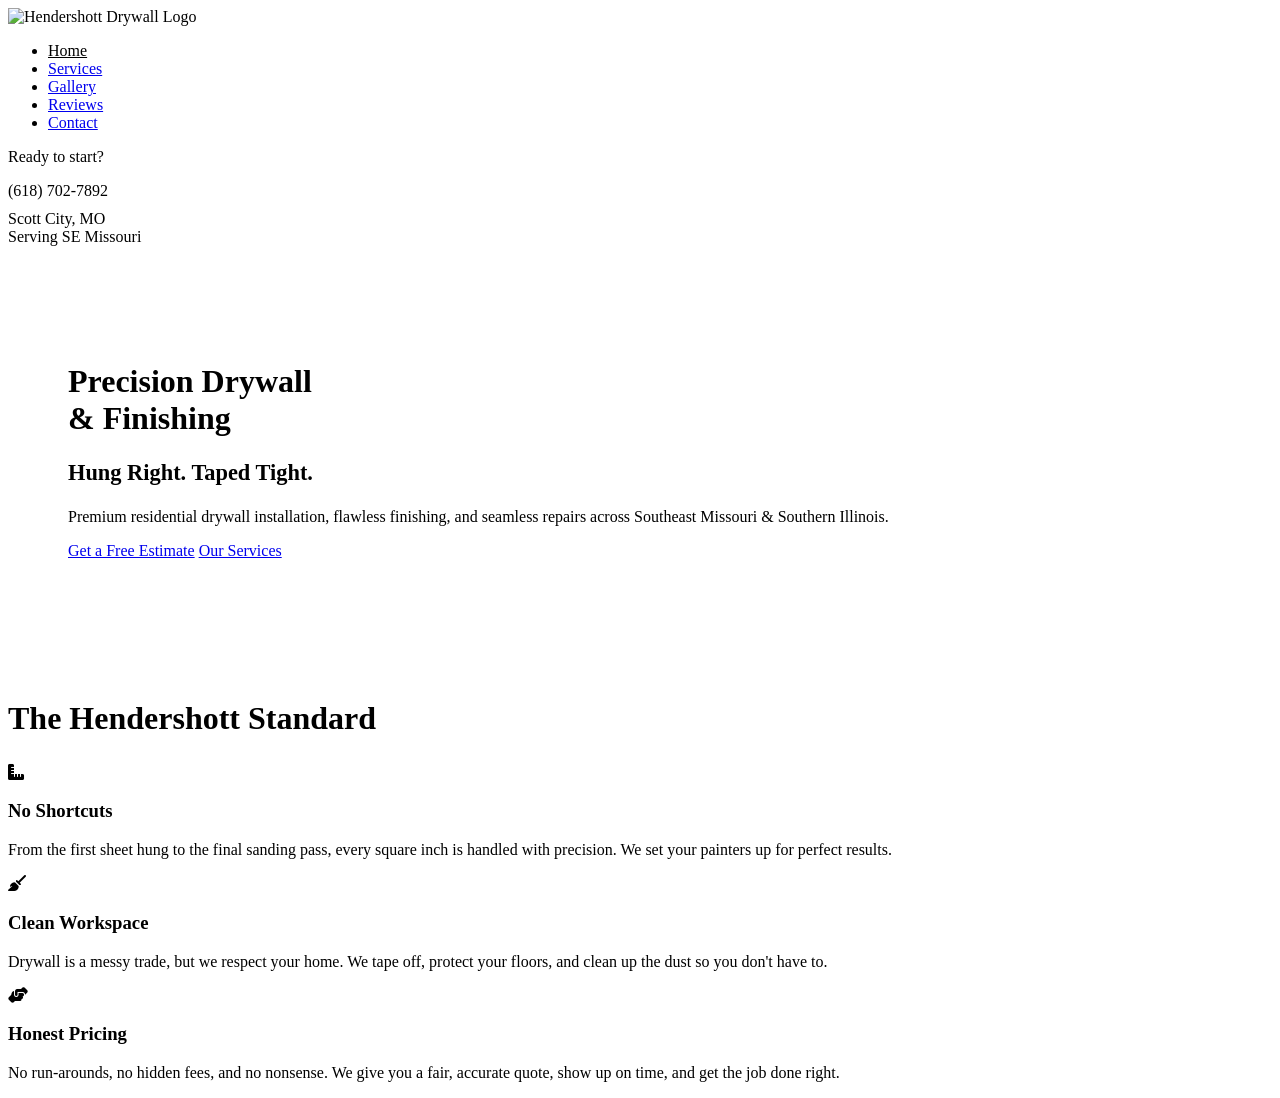
==== commit 77159a0e: "Update index.html" ====
--- a/index.html
+++ b/index.html
@@ -3,46 +3,62 @@
 <head>
     <meta charset="UTF-8">
     <meta name="viewport" content="width=device-width, initial-scale=1.0">
-    <title>Hendershott Drywall and Repair LLC</title>
+    <title>Hendershott Drywall & Repair LLC</title>
+    <link rel="stylesheet" href="https://cdnjs.cloudflare.com/ajax/libs/font-awesome/6.4.0/css/all.min.css">
     <link rel="stylesheet" href="style.css">
 </head>
 <body>
-    <header>
-        <div class="nav-container">
-            <div class="brand-wrapper">
-                <img src="logo.png" alt="Hendershott Drywall Logo" class="brand-logo">
-                <h1>Hendershott <span>Drywall & Repair</span></h1>
+    <aside class="sidebar">
+        <div>
+            <div class="sidebar-brand">
+                <img src="logo.svg" alt="Hendershott Drywall Logo">
             </div>
-            <nav>
+            <nav class="sidebar-nav">
                 <ul>
-                    <li><a href="index.html">HOME</a></li>
-                    <li><a href="services.html">SERVICES</a></li>
-                    <li><a href="contact.html">CONTACT</a></li>
+                    <li><a href="index.html" style="color: var(--amber);">Home</a></li>
+                    <li><a href="services.html">Services</a></li>
+                    <li><a href="gallery.html">Gallery</a></li>
+                    <li><a href="testimonials.html">Reviews</a></li>
+                    <li><a href="contact.html">Contact</a></li>
                 </ul>
             </nav>
         </div>
-    </header>
+        <div class="sidebar-contact">
+            <p>Ready to start?</p>
+            <span>(618) 702-7892</span>
+            <p style="margin-top: 10px;">Scott City, MO<br>Serving SE Missouri</p>
+        </div>
+    </aside>
 
-    <main>
-        <section class="hero">
-            <h2>HUNG RIGHT. TAPED TIGHT.</h2>
-            <p>Professional residential drywall installation, seamless finishing, and expert repairs across Southeast Missouri & Southern Illinois.</p>
-            <a href="contact.html" class="btn">GET A FREE ESTIMATE</a>
-            <a href="services.html" class="btn btn-outline">OUR SERVICES</a>
-        </section>
+    <main class="main-content">
+        <div style="background: var(--light-gray); padding: 80px 60px; border-radius: 12px; margin-bottom: 60px; border-left: 8px solid var(--navy);">
+            <h1 class="page-title">Precision <span>Drywall</span> <br>& Finishing</h1>
+            <p class="page-subtitle" style="font-size: 1.4rem; color: var(--navy); font-weight: 600;">Hung Right. Taped Tight.</p>
+            <p class="page-subtitle">Premium residential drywall installation, flawless finishing, and seamless repairs across Southeast Missouri & Southern Illinois.</p>
+            <div>
+                <a href="contact.html" class="btn">Get a Free Estimate</a>
+                <a href="services.html" class="btn btn-outline">Our Services</a>
+            </div>
+        </div>
 
-        <section class="container">
-            <div class="content-box">
-                <h2>WHO WE ARE</h2>
-                <p>Based out of Scott City, MO, <strong>Hendershott Drywall and Repair LLC</strong> is built on hard work and precision. We handle everything from new construction hanging to remodeling and fixing massive holes. We don't cut corners, and we don't leave a mess.</p>
-                <br>
-                <p>If you want flawless walls and ceilings that are actually ready for paint, Kevin and his team deliver.</p>
+        <h2 class="page-title" style="font-size: 2rem;">The Hendershott <span>Standard</span></h2>
+        <div class="grid-3">
+            <div class="card">
+                <i class="fa-solid fa-ruler-combined"></i>
+                <h3>No Shortcuts</h3>
+                <p>From the first sheet hung to the final sanding pass, every square inch is handled with precision. We set your painters up for perfect results.</p>
             </div>
-        </section>
+            <div class="card">
+                <i class="fa-solid fa-broom"></i>
+                <h3>Clean Workspace</h3>
+                <p>Drywall is a messy trade, but we respect your home. We tape off, protect your floors, and clean up the dust so you don't have to.</p>
+            </div>
+            <div class="card">
+                <i class="fa-solid fa-handshake-angle"></i>
+                <h3>Honest Pricing</h3>
+                <p>No run-arounds, no hidden fees, and no nonsense. We give you a fair, accurate quote, show up on time, and get the job done right.</p>
+            </div>
+        </div>
     </main>
-
-    <footer>
-        <p>&copy; 2026 Hendershott Drywall and Repair LLC. All Rights Reserved.</p>
-    </footer>
 </body>
 </html>
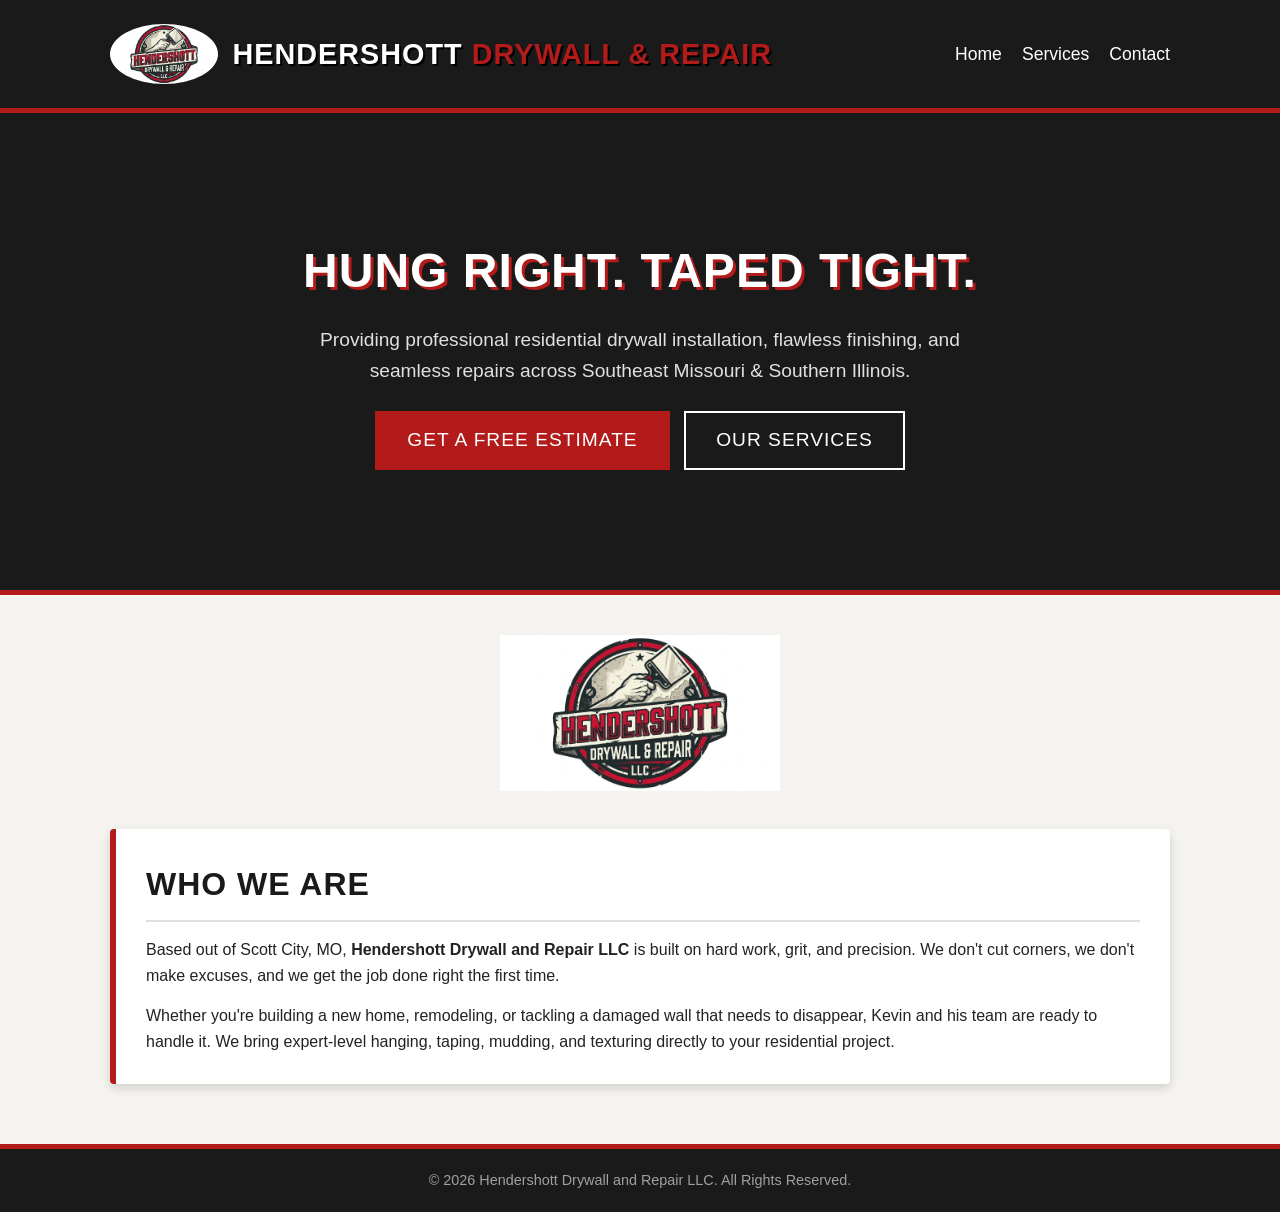
==== commit 2ad9b4c8: "Update index.html" ====
--- a/index.html
+++ b/index.html
@@ -3,62 +3,50 @@
 <head>
     <meta charset="UTF-8">
     <meta name="viewport" content="width=device-width, initial-scale=1.0">
-    <title>Hendershott Drywall & Repair LLC</title>
-    <link rel="stylesheet" href="https://cdnjs.cloudflare.com/ajax/libs/font-awesome/6.4.0/css/all.min.css">
+    <title>Hendershott Drywall and Repair LLC</title>
     <link rel="stylesheet" href="style.css">
 </head>
 <body>
-    <aside class="sidebar">
-        <div>
-            <div class="sidebar-brand">
-                <img src="logo.svg" alt="Hendershott Drywall Logo">
+    <header>
+        <div class="container">
+            <div class="brand">
+                <img src="logo.png" alt="Hendershott Drywall Badge Logo" class="brand-logo">
+                <h1>Hendershott <span>Drywall & Repair</span></h1>
             </div>
-            <nav class="sidebar-nav">
+            <nav>
                 <ul>
-                    <li><a href="index.html" style="color: var(--amber);">Home</a></li>
+                    <li><a href="index.html">Home</a></li>
                     <li><a href="services.html">Services</a></li>
-                    <li><a href="gallery.html">Gallery</a></li>
-                    <li><a href="testimonials.html">Reviews</a></li>
                     <li><a href="contact.html">Contact</a></li>
                 </ul>
             </nav>
         </div>
-        <div class="sidebar-contact">
-            <p>Ready to start?</p>
-            <span>(618) 702-7892</span>
-            <p style="margin-top: 10px;">Scott City, MO<br>Serving SE Missouri</p>
+    </header>
+
+    <section class="hero">
+        <div class="container">
+            <h2>HUNG RIGHT. TAPED TIGHT.</h2>
+            <p>Providing professional residential drywall installation, flawless finishing, and seamless repairs across Southeast Missouri & Southern Illinois.</p>
+            <a href="contact.html" class="btn">Get a Free Estimate</a>
+            <a href="services.html" class="btn btn-secondary">Our Services</a>
         </div>
-    </aside>
+    </section>
 
-    <main class="main-content">
-        <div style="background: var(--light-gray); padding: 80px 60px; border-radius: 12px; margin-bottom: 60px; border-left: 8px solid var(--navy);">
-            <h1 class="page-title">Precision <span>Drywall</span> <br>& Finishing</h1>
-            <p class="page-subtitle" style="font-size: 1.4rem; color: var(--navy); font-weight: 600;">Hung Right. Taped Tight.</p>
-            <p class="page-subtitle">Premium residential drywall installation, flawless finishing, and seamless repairs across Southeast Missouri & Southern Illinois.</p>
-            <div>
-                <a href="contact.html" class="btn">Get a Free Estimate</a>
-                <a href="services.html" class="btn btn-outline">Our Services</a>
-            </div>
+    <section class="container">
+        <div class="badge-gallery">
+            <!-- Centers the heavy-duty badge squarely on the homepage -->
+            <img src="logo.png" alt="Hendershott Drywall and Repair LLC Badge Logo">
         </div>
 
-        <h2 class="page-title" style="font-size: 2rem;">The Hendershott <span>Standard</span></h2>
-        <div class="grid-3">
-            <div class="card">
-                <i class="fa-solid fa-ruler-combined"></i>
-                <h3>No Shortcuts</h3>
-                <p>From the first sheet hung to the final sanding pass, every square inch is handled with precision. We set your painters up for perfect results.</p>
-            </div>
-            <div class="card">
-                <i class="fa-solid fa-broom"></i>
-                <h3>Clean Workspace</h3>
-                <p>Drywall is a messy trade, but we respect your home. We tape off, protect your floors, and clean up the dust so you don't have to.</p>
-            </div>
-            <div class="card">
-                <i class="fa-solid fa-handshake-angle"></i>
-                <h3>Honest Pricing</h3>
-                <p>No run-arounds, no hidden fees, and no nonsense. We give you a fair, accurate quote, show up on time, and get the job done right.</p>
-            </div>
+        <div class="card">
+            <h2>WHO WE ARE</h2>
+            <p>Based out of Scott City, MO, <strong>Hendershott Drywall and Repair LLC</strong> is built on hard work, grit, and precision. We don't cut corners, we don't make excuses, and we get the job done right the first time.</p>
+            <p style="margin-top: 15px;">Whether you're building a new home, remodeling, or tackling a damaged wall that needs to disappear, Kevin and his team are ready to handle it. We bring expert-level hanging, taping, mudding, and texturing directly to your residential project.</p>
         </div>
-    </main>
+    </section>
+
+    <footer>
+        <p>&copy; 2026 Hendershott Drywall and Repair LLC. All Rights Reserved.</p>
+    </footer>
 </body>
 </html>
--- a/style.css
+++ b/style.css
@@ -0,0 +1,217 @@
+* {
+    margin: 0;
+    padding: 0;
+    box-sizing: border-box;
+    font-family: 'Impact', 'Arial Black', sans-serif; /* Give headings that heavy industrial look */
+}
+
+body {
+    line-height: 1.6;
+    color: #222;
+    background-color: #f4f3ef; /* Warm, vintage off-white background */
+    font-family: 'Segoe UI', Tahoma, Geneva, Verdana, sans-serif;
+}
+
+h1, h2, h3, .btn {
+    font-family: 'Impact', 'Arial Black', sans-serif;
+    letter-spacing: 1px;
+    text-transform: uppercase;
+}
+
+header {
+    background: #1a1a1a; /* Dark charcoal */
+    border-bottom: 5px solid #b31b1b; /* Crimson Red border */
+    padding: 1.5rem 0;
+}
+
+header .container {
+    display: flex;
+    justify-content: space-between;
+    align-items: center;
+    max-width: 1100px;
+    margin: 0 auto;
+    padding: 0 20px;
+}
+
+/* Flex wrapper for the brand identity */
+.brand {
+    display: flex;
+    align-items: center;
+    gap: 15px;
+}
+
+.brand-logo {
+    height: 60px; /* Sized for the badge */
+    width: auto;
+    border-radius: 50%; /* Keeps circular look */
+}
+
+header h1 {
+    font-size: 1.8rem;
+    color: #fff;
+    text-shadow: 2px 2px #000;
+}
+
+header h1 span {
+    color: #b31b1b; /* Accent red */
+}
+
+nav ul {
+    list-style: none;
+    display: flex;
+}
+
+nav ul li {
+    margin-left: 20px;
+}
+
+nav ul li a {
+    color: #fff;
+    text-decoration: none;
+    font-size: 1.1rem;
+    transition: color 0.2s ease;
+}
+
+nav ul li a:hover {
+    color: #b31b1b;
+}
+
+.hero {
+    background: linear-gradient(rgba(26, 26, 26, 0.85), rgba(26, 26, 26, 0.85)), url('hero-bg.jpg') no-repeat center center/cover;
+    /* (Opt: put a cool drywall/construction pic in the folder named hero-bg.jpg later) */
+    background-color: #1a1a1a; 
+    color: #fff;
+    padding: 80px 20px;
+    text-align: center;
+    border-bottom: 5px solid #b31b1b;
+}
+
+.hero h2 {
+    font-size: 3rem;
+    color: #fff;
+    text-shadow: 3px 3px #b31b1b;
+    margin-bottom: 15px;
+}
+
+.hero p {
+    font-family: 'Segoe UI', sans-serif;
+    font-size: 1.2rem;
+    max-width: 700px;
+    margin: 0 auto 25px auto;
+    color: #e0e0e0;
+}
+
+.container {
+    max-width: 1100px;
+    margin: 40px auto;
+    padding: 0 20px;
+}
+
+.card {
+    background: #fff;
+    padding: 30px;
+    border-left: 6px solid #b31b1b; /* Heavy industrial border accent */
+    border-radius: 4px;
+    box-shadow: 0 4px 10px rgba(0, 0, 0, 0.15);
+    margin-bottom: 30px;
+}
+
+.card h2 {
+    font-size: 2rem;
+    color: #1a1a1a;
+    margin-bottom: 15px;
+    border-bottom: 2px solid #e0e0e0;
+    padding-bottom: 10px;
+}
+
+.services-list ul {
+    list-style: none;
+}
+
+.services-list li {
+    padding: 10px 0;
+    border-bottom: 1px solid #eee;
+    font-size: 1.1rem;
+}
+
+.services-list li strong {
+    color: #b31b1b;
+}
+
+.btn {
+    display: inline-block;
+    background: #b31b1b;
+    color: #fff;
+    padding: 12px 30px;
+    text-decoration: none;
+    font-size: 1.2rem;
+    border: 2px solid #b31b1b;
+    border-radius: 0px; /* Flat, heavy corners match the badge vibe */
+    transition: all 0.2s ease-in-out;
+}
+
+.btn:hover {
+    background: #1a1a1a;
+    color: #b31b1b;
+    border-color: #b31b1b;
+}
+
+.btn-secondary {
+    background: transparent;
+    color: #fff;
+    border: 2px solid #fff;
+    margin-left: 10px;
+}
+
+.btn-secondary:hover {
+    background: #fff;
+    color: #1a1a1a;
+}
+
+.badge-gallery {
+    text-align: center;
+    margin-bottom: 30px;
+}
+
+.badge-gallery img {
+    max-width: 280px;
+    height: auto;
+}
+
+footer {
+    background: #1a1a1a;
+    color: #a0a0a0;
+    text-align: center;
+    padding: 20px 0;
+    border-top: 5px solid #b31b1b;
+    margin-top: 60px;
+    font-size: 0.9rem;
+}
+
+footer p {
+    font-family: 'Segoe UI', sans-serif;
+}
+
+@media (max-width: 768px) {
+    header .container {
+        flex-direction: column;
+        text-align: center;
+    }
+    .brand {
+        flex-direction: column;
+    }
+    nav ul {
+        margin-top: 20px;
+    }
+    nav ul li {
+        margin: 0 10px;
+    }
+    .hero h2 {
+        font-size: 2.2rem;
+    }
+    .btn-secondary {
+        margin-left: 0;
+        margin-top: 10px;
+        display: block;
+    }
+}
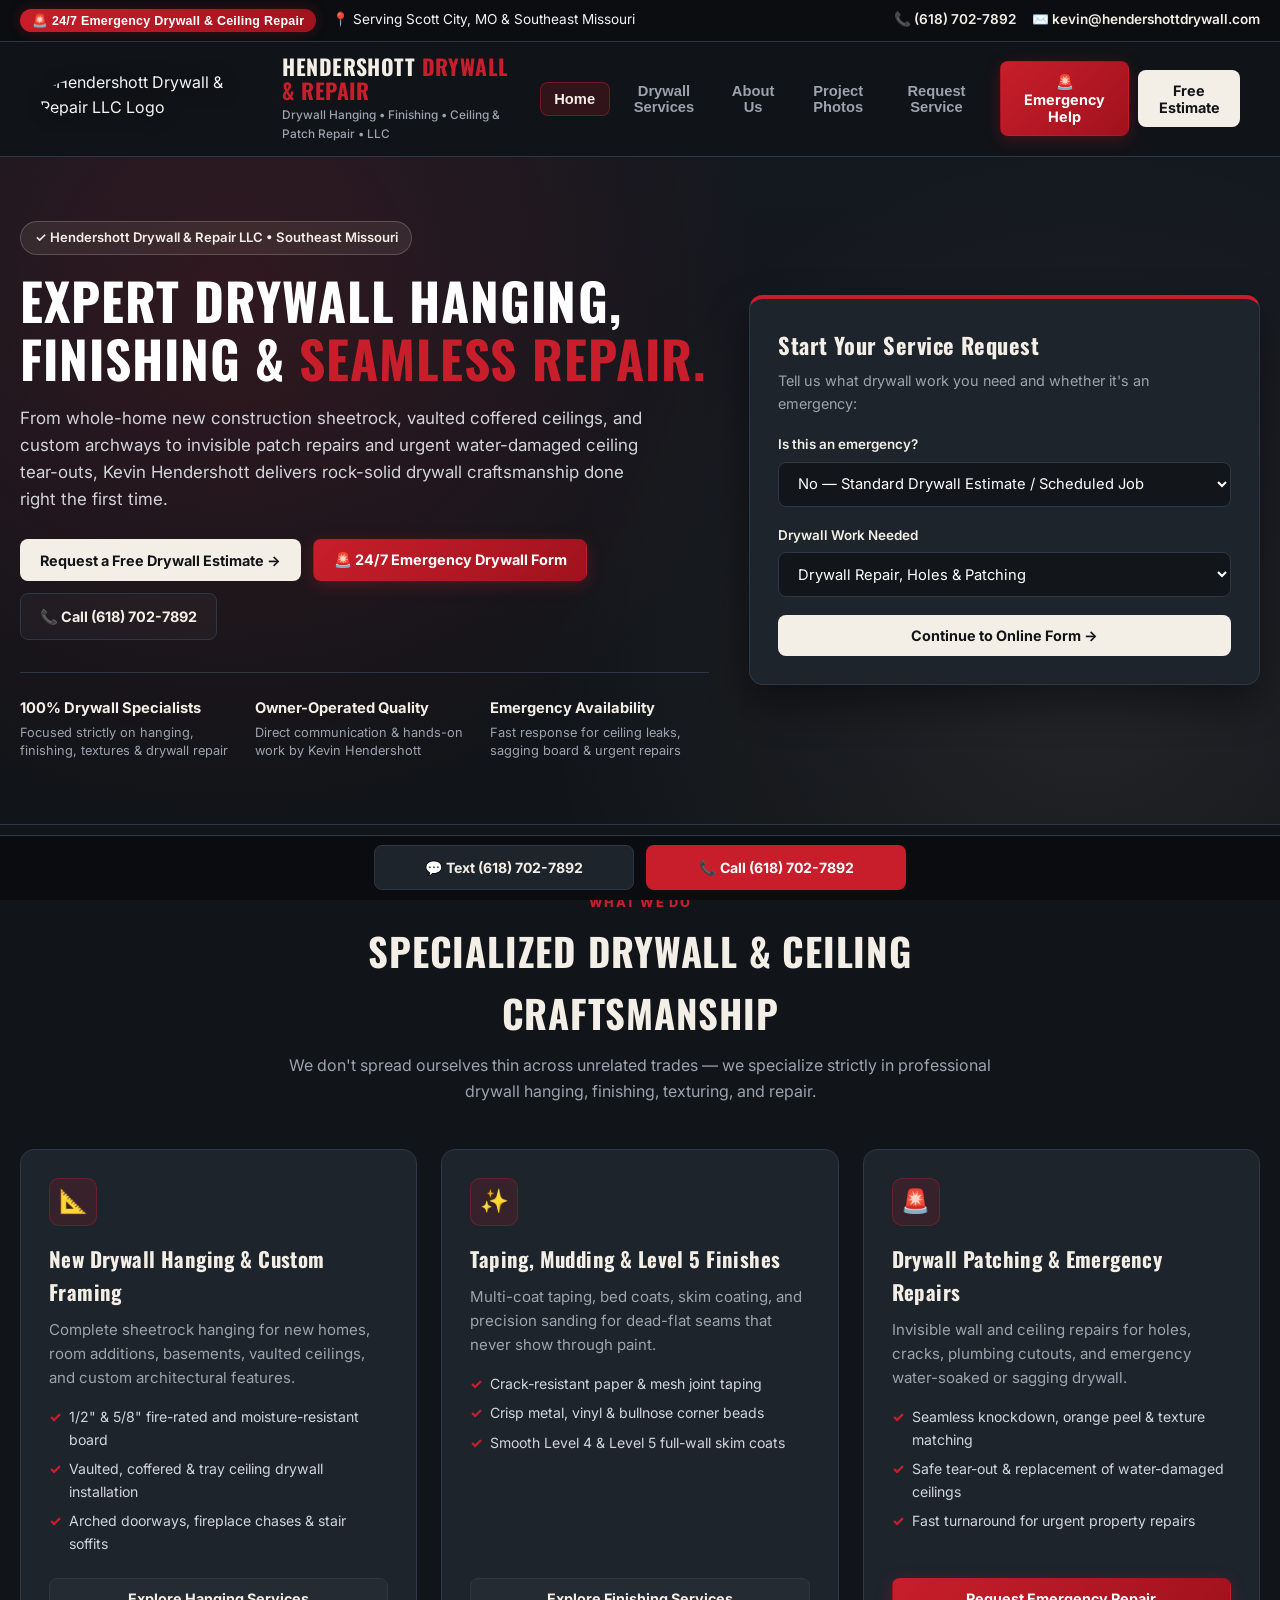
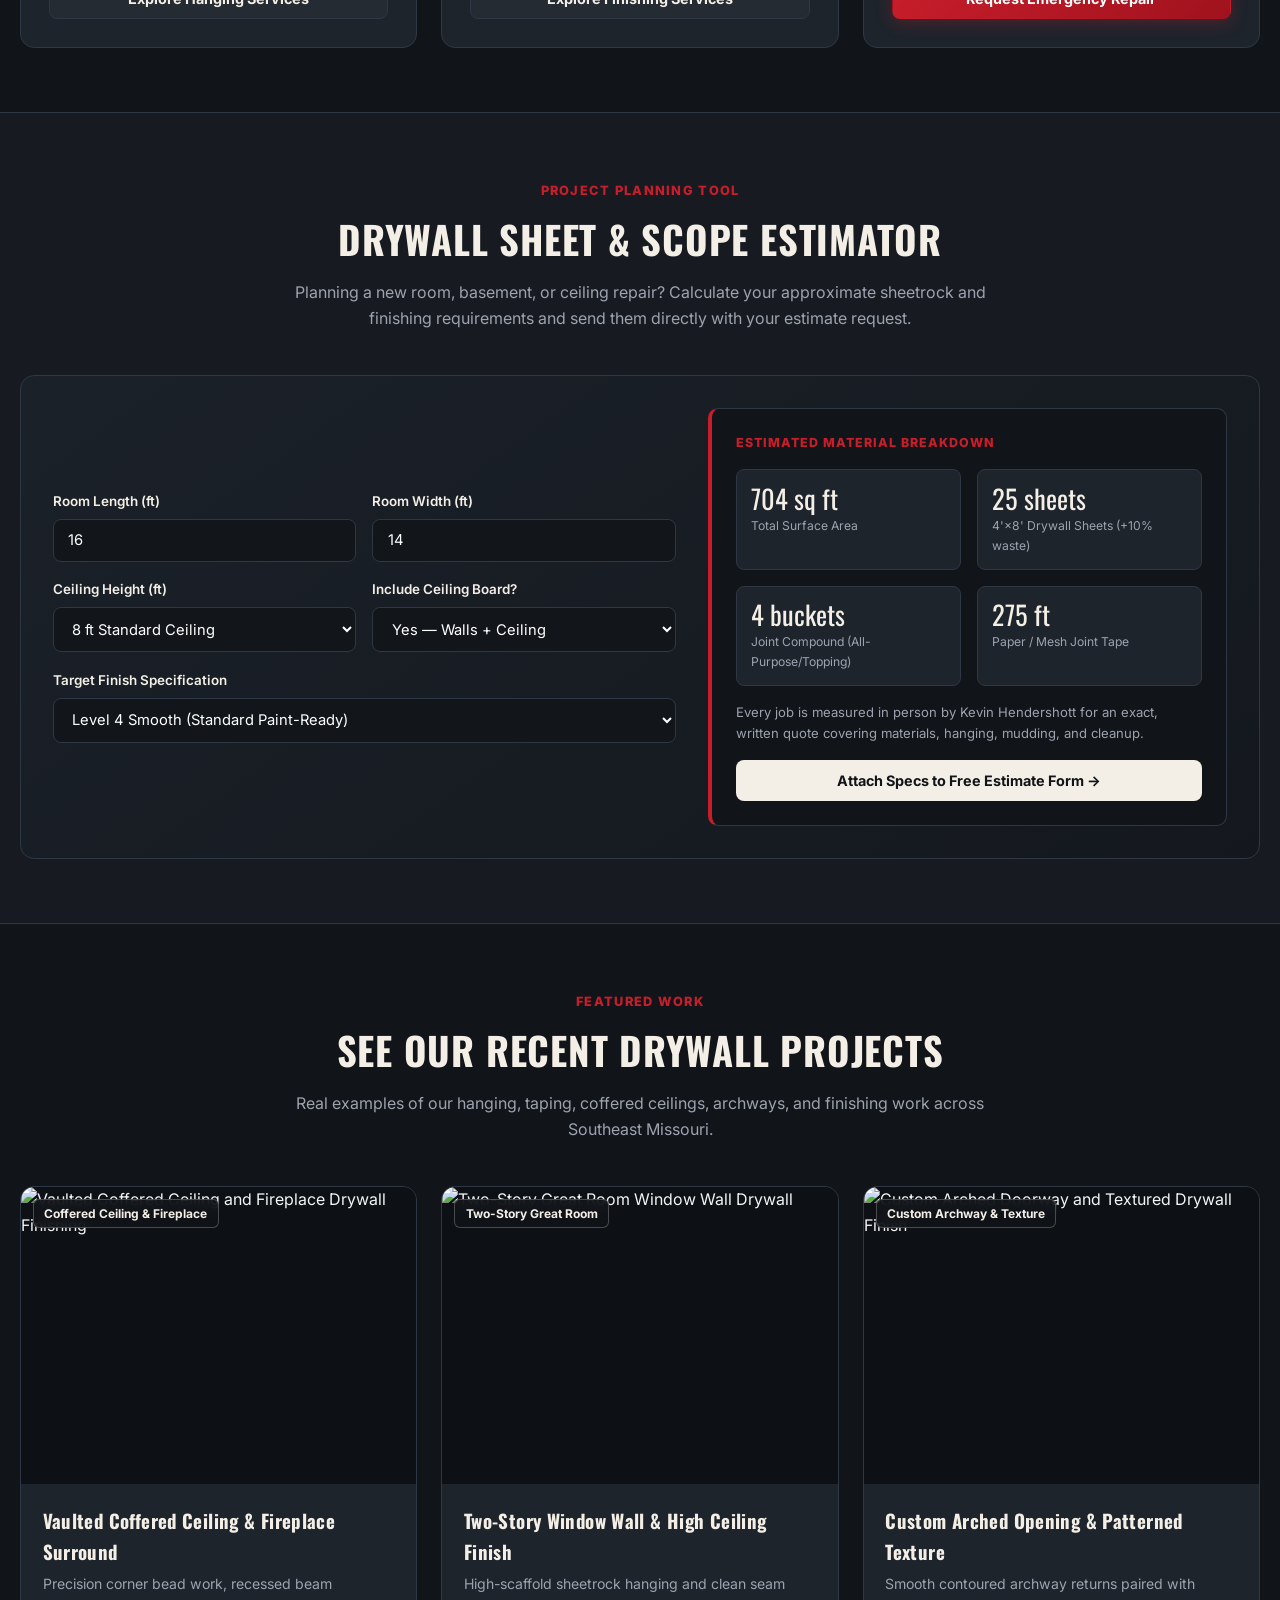
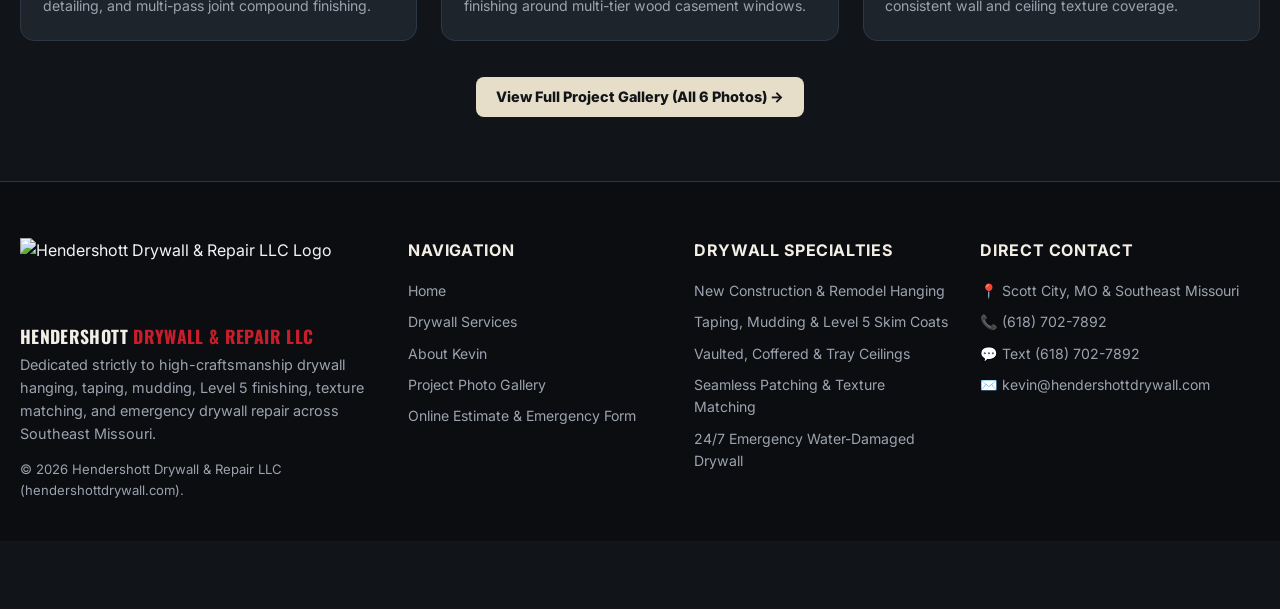
==== commit 09e2e99c: "Add files via upload" ====
--- a/index.html
+++ b/index.html
@@ -1,52 +1,864 @@
 <!DOCTYPE html>
 <html lang="en">
 <head>
-    <meta charset="UTF-8">
-    <meta name="viewport" content="width=device-width, initial-scale=1.0">
-    <title>Hendershott Drywall and Repair LLC</title>
-    <link rel="stylesheet" href="style.css">
+  <meta charset="UTF-8" />
+  <meta name="viewport" content="width=device-width, initial-scale=1.0" />
+  <title>Home | Hendershott Drywall & Repair LLC</title>
+  <meta name="description" content="Hendershott Drywall &amp; Repair LLC provides professional drywall hanging, taping, mudding, Level 5 finishing, ceiling texture matching, and 24/7 emergency drywall repair in Scott City and Southeast Missouri." />
+  <link rel="preconnect" href="https://fonts.googleapis.com" />
+  <link rel="preconnect" href="https://fonts.gstatic.com" crossorigin />
+  <link href="https://fonts.googleapis.com/css2?family=Inter:wght@400;500;600;700;800&family=Oswald:wght@600;700&display=swap" rel="stylesheet" />
+  <link rel="stylesheet" href="styles.css" />
 </head>
 <body>
-    <header>
+
+  <!-- Top Emergency & Contact Bar -->
+  <div class="top-bar">
+    <div class="top-bar-inner">
+      <div class="top-bar-left">
+        <button type="button" class="emergency-pill" onclick="openEmergencyRequest()">🚨 24/7 Emergency Drywall &amp; Ceiling Repair</button>
+        <span>📍 Serving Scott City, MO &amp; Southeast Missouri</span>
+      </div>
+      <div class="top-bar-right">
+        <a href="tel:6187027892">📞 (618) 702-7892</a>
+        <a href="mailto:kevin@hendershottdrywall.com">✉️ kevin@hendershottdrywall.com</a>
+      </div>
+    </div>
+  </div>
+
+  <!-- Main Header & Navigation -->
+  <header>
+    <nav class="nav">
+      <div class="brand" onclick="switchPage('home')">
+        <img data-asset="logo" src="assets/logo.png" alt="Hendershott Drywall &amp; Repair LLC Logo" class="brand-logo-img" />
+        <div>
+          <div class="brand-name">Hendershott <span>Drywall &amp; Repair</span></div>
+          <div class="brand-sub">Drywall Hanging • Finishing • Ceiling &amp; Patch Repair • LLC</div>
+        </div>
+      </div>
+
+      <button type="button" class="mobile-menu-btn" id="mobileMenuBtn" onclick="toggleMobileMenu()" aria-label="Toggle Menu">☰</button>
+
+      <div class="nav-links" id="navLinks">
+        <button type="button" class="nav-link active" id="nav-home" onclick="switchPage('home')">Home</button>
+        <button type="button" class="nav-link" id="nav-services" onclick="switchPage('services')">Drywall Services</button>
+        <button type="button" class="nav-link" id="nav-about" onclick="switchPage('about')">About Us</button>
+        <button type="button" class="nav-link" id="nav-gallery" onclick="switchPage('gallery')">Project Photos</button>
+        <button type="button" class="nav-link" id="nav-contact" onclick="switchPage('contact')">Request Service</button>
+      </div>
+
+      <div class="nav-actions">
+        <button type="button" class="btn btn-emergency" onclick="openEmergencyRequest()">🚨 Emergency Help</button>
+        <button type="button" class="btn btn-primary" onclick="switchPage('contact')">Free Estimate</button>
+      </div>
+    </nav>
+  </header>
+
+  <main>
+
+    <!-- ==================== PAGE 1: HOME ==================== -->
+    <div id="page-home" class="page-view active">
+      <section class="hero">
+        <div class="hero-grid">
+          <div>
+            <div class="hero-badge">✓ Hendershott Drywall &amp; Repair LLC • Southeast Missouri</div>
+            <h1>Expert Drywall Hanging, Finishing &amp; <span>Seamless Repair.</span></h1>
+            <p>
+              From whole-home new construction sheetrock, vaulted coffered ceilings, and custom archways to invisible patch repairs and urgent water-damaged ceiling tear-outs, Kevin Hendershott delivers rock-solid drywall craftsmanship done right the first time.
+            </p>
+            <div class="hero-cta-group">
+              <button type="button" class="btn btn-primary" onclick="switchPage('contact')">Request a Free Drywall Estimate →</button>
+              <button type="button" class="btn btn-emergency" onclick="openEmergencyRequest()">🚨 24/7 Emergency Drywall Form</button>
+              <a href="tel:6187027892" class="btn btn-outline">📞 Call (618) 702-7892</a>
+            </div>
+            <div class="trust-strip">
+              <div class="trust-item">
+                <strong>100% Drywall Specialists</strong>
+                <span>Focused strictly on hanging, finishing, textures &amp; drywall repair</span>
+              </div>
+              <div class="trust-item">
+                <strong>Owner-Operated Quality</strong>
+                <span>Direct communication &amp; hands-on work by Kevin Hendershott</span>
+              </div>
+              <div class="trust-item">
+                <strong>Emergency Availability</strong>
+                <span>Fast response for ceiling leaks, sagging board &amp; urgent repairs</span>
+              </div>
+            </div>
+          </div>
+
+          <div class="hero-card">
+            <h3 style="color: var(--brand-cream); margin-bottom: 0.35rem; font-size: 1.4rem;">Start Your Service Request</h3>
+            <p style="color: var(--brand-subtle); font-size: 0.9rem; margin-bottom: 1.2rem;">Tell us what drywall work you need and whether it's an emergency:</p>
+            <form id="quickHeroForm" onsubmit="handleQuickFormSubmit(event)">
+              <div class="form-group">
+                <label for="quickUrgency">Is this an emergency?</label>
+                <select name="urgency" id="quickUrgency" class="form-control">
+                  <option value="standard">No — Standard Drywall Estimate / Scheduled Job</option>
+                  <option value="urgent">Soon — Time-Sensitive / Inspection / Move-In</option>
+                  <option value="emergency">🚨 YES — Emergency (Sagging Ceiling / Water Damage)</option>
+                </select>
+              </div>
+              <div class="form-group">
+                <label for="quickService">Drywall Work Needed</label>
+                <select name="service" id="quickService" class="form-control">
+                  <option value="Drywall Repair, Holes & Patching">Drywall Repair, Holes &amp; Patching</option>
+                  <option value="New Drywall Hanging & Installation">New Drywall Hanging &amp; Installation</option>
+                  <option value="Taping, Mudding & Level 5 Finish">Taping, Mudding &amp; Level 5 Finish</option>
+                  <option value="Ceiling Drywall & Texture Matching">Ceiling Drywall &amp; Texture Matching</option>
+                  <option value="Custom Ceilings, Archways & Fireplaces">Custom Ceilings, Archways &amp; Fireplaces</option>
+                  <option value="Emergency Water-Damaged Drywall">Emergency Water-Damaged Drywall Repair</option>
+                </select>
+              </div>
+              <button type="submit" class="btn btn-primary" style="width: 100%;">Continue to Online Form →</button>
+            </form>
+          </div>
+        </div>
+      </section>
+
+      <!-- Core Specialties Section -->
+      <section>
         <div class="container">
-            <div class="brand">
-                <img src="logo.png" alt="Hendershott Drywall Badge Logo" class="brand-logo">
-                <h1>Hendershott <span>Drywall & Repair</span></h1>
-            </div>
-            <nav>
-                <ul>
-                    <li><a href="index.html">Home</a></li>
-                    <li><a href="services.html">Services</a></li>
-                    <li><a href="contact.html">Contact</a></li>
+          <div class="section-header">
+            <span class="section-eyebrow">What We Do</span>
+            <h2>Specialized Drywall &amp; Ceiling Craftsmanship</h2>
+            <p>We don't spread ourselves thin across unrelated trades — we specialize strictly in professional drywall hanging, finishing, texturing, and repair.</p>
+          </div>
+
+          <div class="grid-3">
+            <div class="card">
+              <div>
+                <div class="card-icon">📐</div>
+                <h3>New Drywall Hanging &amp; Custom Framing</h3>
+                <p>Complete sheetrock hanging for new homes, room additions, basements, vaulted ceilings, and custom architectural features.</p>
+                <ul class="card-list">
+                  <li>1/2" &amp; 5/8" fire-rated and moisture-resistant board</li>
+                  <li>Vaulted, coffered &amp; tray ceiling drywall installation</li>
+                  <li>Arched doorways, fireplace chases &amp; stair soffits</li>
                 </ul>
-            </nav>
-        </div>
-    </header>
-
-    <section class="hero">
+              </div>
+              <button type="button" class="btn btn-outline" onclick="selectServiceAndNavigate('New Drywall Hanging & Installation', 'standard')">Explore Hanging Services</button>
+            </div>
+
+            <div class="card">
+              <div>
+                <div class="card-icon">✨</div>
+                <h3>Taping, Mudding &amp; Level 5 Finishes</h3>
+                <p>Multi-coat taping, bed coats, skim coating, and precision sanding for dead-flat seams that never show through paint.</p>
+                <ul class="card-list">
+                  <li>Crack-resistant paper &amp; mesh joint taping</li>
+                  <li>Crisp metal, vinyl &amp; bullnose corner beads</li>
+                  <li>Smooth Level 4 &amp; Level 5 full-wall skim coats</li>
+                </ul>
+              </div>
+              <button type="button" class="btn btn-outline" onclick="selectServiceAndNavigate('Taping, Mudding & Level 5 Finish', 'standard')">Explore Finishing Services</button>
+            </div>
+
+            <div class="card">
+              <div>
+                <div class="card-icon">🚨</div>
+                <h3>Drywall Patching &amp; Emergency Repairs</h3>
+                <p>Invisible wall and ceiling repairs for holes, cracks, plumbing cutouts, and emergency water-soaked or sagging drywall.</p>
+                <ul class="card-list">
+                  <li>Seamless knockdown, orange peel &amp; texture matching</li>
+                  <li>Safe tear-out &amp; replacement of water-damaged ceilings</li>
+                  <li>Fast turnaround for urgent property repairs</li>
+                </ul>
+              </div>
+              <button type="button" class="btn btn-emergency" onclick="openEmergencyRequest()">Request Emergency Repair</button>
+            </div>
+          </div>
+        </div>
+      </section>
+
+      <!-- Interactive Material & Scope Estimator -->
+      <section style="background: var(--brand-dark-2); border-top: 1px solid var(--brand-border); border-bottom: 1px solid var(--brand-border);">
         <div class="container">
-            <h2>HUNG RIGHT. TAPED TIGHT.</h2>
-            <p>Providing professional residential drywall installation, flawless finishing, and seamless repairs across Southeast Missouri & Southern Illinois.</p>
-            <a href="contact.html" class="btn">Get a Free Estimate</a>
-            <a href="services.html" class="btn btn-secondary">Our Services</a>
-        </div>
-    </section>
-
-    <section class="container">
-        <div class="badge-gallery">
-            <!-- Centers the heavy-duty badge squarely on the homepage -->
-            <img src="logo.png" alt="Hendershott Drywall and Repair LLC Badge Logo">
-        </div>
-
-        <div class="card">
-            <h2>WHO WE ARE</h2>
-            <p>Based out of Scott City, MO, <strong>Hendershott Drywall and Repair LLC</strong> is built on hard work, grit, and precision. We don't cut corners, we don't make excuses, and we get the job done right the first time.</p>
-            <p style="margin-top: 15px;">Whether you're building a new home, remodeling, or tackling a damaged wall that needs to disappear, Kevin and his team are ready to handle it. We bring expert-level hanging, taping, mudding, and texturing directly to your residential project.</p>
-        </div>
-    </section>
-
-    <footer>
-        <p>&copy; 2026 Hendershott Drywall and Repair LLC. All Rights Reserved.</p>
-    </footer>
+          <div class="section-header">
+            <span class="section-eyebrow">Project Planning Tool</span>
+            <h2>Drywall Sheet &amp; Scope Estimator</h2>
+            <p>Planning a new room, basement, or ceiling repair? Calculate your approximate sheetrock and finishing requirements and send them directly with your estimate request.</p>
+          </div>
+
+          <div class="calc-box">
+            <div>
+              <div class="grid-2" style="gap: 1rem;">
+                <div class="form-group">
+                  <label for="calcLength">Room Length (ft)</label>
+                  <input type="number" id="calcLength" class="form-control" value="16" min="2" max="200" oninput="updateDrywallCalculator()" />
+                </div>
+                <div class="form-group">
+                  <label for="calcWidth">Room Width (ft)</label>
+                  <input type="number" id="calcWidth" class="form-control" value="14" min="2" max="200" oninput="updateDrywallCalculator()" />
+                </div>
+              </div>
+              <div class="grid-2" style="gap: 1rem;">
+                <div class="form-group">
+                  <label for="calcHeight">Ceiling Height (ft)</label>
+                  <select id="calcHeight" class="form-control" onchange="updateDrywallCalculator()">
+                    <option value="8">8 ft Standard Ceiling</option>
+                    <option value="9">9 ft Ceiling</option>
+                    <option value="10">10 ft High Ceiling</option>
+                    <option value="12">12 ft Vaulted / Great Room</option>
+                  </select>
+                </div>
+                <div class="form-group">
+                  <label for="calcIncludeCeiling">Include Ceiling Board?</label>
+                  <select id="calcIncludeCeiling" class="form-control" onchange="updateDrywallCalculator()">
+                    <option value="yes">Yes — Walls + Ceiling</option>
+                    <option value="walls">Walls Only</option>
+                    <option value="ceiling">Ceiling Only</option>
+                  </select>
+                </div>
+              </div>
+              <div class="form-group" style="margin-bottom: 0;">
+                <label for="calcFinishLevel">Target Finish Specification</label>
+                <select id="calcFinishLevel" class="form-control" onchange="updateDrywallCalculator()">
+                  <option value="Level 4 Smooth (Standard Paint-Ready)">Level 4 Smooth (Standard Paint-Ready)</option>
+                  <option value="Level 5 Full Skim Coat (Critical Lighting)">Level 5 Full Skim Coat (Critical Lighting)</option>
+                  <option value="Knockdown / Orange Peel Ceiling Texture">Knockdown / Orange Peel Texture Match</option>
+                </select>
+              </div>
+            </div>
+
+            <div class="calc-result">
+              <div style="font-size: 0.78rem; text-transform: uppercase; letter-spacing: 0.08em; color: var(--brand-red); font-weight: 800;">Estimated Material Breakdown</div>
+              <div class="calc-stat-grid">
+                <div class="calc-stat">
+                  <div class="num" id="calcSqFtOut">704 sq ft</div>
+                  <div class="lbl">Total Surface Area</div>
+                </div>
+                <div class="calc-stat">
+                  <div class="num" id="calcSheetsOut">25 sheets</div>
+                  <div class="lbl">4'×8' Drywall Sheets (+10% waste)</div>
+                </div>
+                <div class="calc-stat">
+                  <div class="num" id="calcMudOut">4 buckets</div>
+                  <div class="lbl">Joint Compound (All-Purpose/Topping)</div>
+                </div>
+                <div class="calc-stat">
+                  <div class="num" id="calcTapeOut">275 ft</div>
+                  <div class="lbl">Paper / Mesh Joint Tape</div>
+                </div>
+              </div>
+              <p style="font-size: 0.82rem; color: var(--brand-subtle); margin-bottom: 1rem;">
+                Every job is measured in person by Kevin Hendershott for an exact, written quote covering materials, hanging, mudding, and cleanup.
+              </p>
+              <button type="button" class="btn btn-primary" style="width: 100%;" onclick="attachCalcToEstimate()">Attach Specs to Free Estimate Form →</button>
+            </div>
+          </div>
+        </div>
+      </section>
+
+      <!-- Featured Work Section -->
+      <section>
+        <div class="container">
+          <div class="section-header">
+            <span class="section-eyebrow">Featured Work</span>
+            <h2>See Our Recent Drywall Projects</h2>
+            <p>Real examples of our hanging, taping, coffered ceilings, archways, and finishing work across Southeast Missouri.</p>
+          </div>
+
+          <div class="grid-3">
+            <div class="gallery-card" onclick="openPhotoModal(0)">
+              <div class="gallery-img-wrap">
+                <span class="gallery-tag">Coffered Ceiling &amp; Fireplace</span>
+                <img src="assets/photos/1926.jpg" alt="Vaulted Coffered Ceiling and Fireplace Drywall Finishing" />
+              </div>
+              <div class="gallery-body">
+                <div>
+                  <h3>Vaulted Coffered Ceiling &amp; Fireplace Surround</h3>
+                  <p>Precision corner bead work, recessed beam detailing, and multi-pass joint compound finishing.</p>
+                </div>
+              </div>
+            </div>
+
+            <div class="gallery-card" onclick="openPhotoModal(1)">
+              <div class="gallery-img-wrap">
+                <span class="gallery-tag">Two-Story Great Room</span>
+                <img src="assets/photos/1929.jpg" alt="Two-Story Great Room Window Wall Drywall" />
+              </div>
+              <div class="gallery-body">
+                <div>
+                  <h3>Two-Story Window Wall &amp; High Ceiling Finish</h3>
+                  <p>High-scaffold sheetrock hanging and clean seam finishing around multi-tier wood casement windows.</p>
+                </div>
+              </div>
+            </div>
+
+            <div class="gallery-card" onclick="openPhotoModal(2)">
+              <div class="gallery-img-wrap">
+                <span class="gallery-tag">Custom Archway &amp; Texture</span>
+                <img src="assets/photos/1855.jpg" alt="Custom Arched Doorway and Textured Drywall Finish" />
+              </div>
+              <div class="gallery-body">
+                <div>
+                  <h3>Custom Arched Opening &amp; Patterned Texture</h3>
+                  <p>Smooth contoured archway returns paired with consistent wall and ceiling texture coverage.</p>
+                </div>
+              </div>
+            </div>
+          </div>
+
+          <div style="text-align: center; margin-top: 2.25rem;">
+            <button type="button" class="btn btn-cream" onclick="switchPage('gallery')">View Full Project Gallery (All 6 Photos) →</button>
+          </div>
+        </div>
+      </section>
+    </div>
+
+    <!-- ==================== PAGE 2: DRYWALL SERVICES ==================== -->
+    <div id="page-services" class="page-view">
+      <section style="background: var(--brand-dark-2); border-bottom: 1px solid var(--brand-border); padding: 3rem 1.25rem;">
+        <div class="container">
+          <div class="section-header" style="margin-bottom: 0;">
+            <span class="section-eyebrow">100% Drywall &amp; Ceiling Specialists</span>
+            <h2>Complete Drywall Hanging, Finishing &amp; Repair Services</h2>
+            <p>Serving homeowners, custom home builders, and commercial property managers in Scott City, Cape Girardeau, Sikeston, Jackson, and surrounding Southeast Missouri communities.</p>
+          </div>
+        </div>
+      </section>
+
+      <section>
+        <div class="container">
+          <div class="grid-3">
+            <div class="card">
+              <div>
+                <div class="card-icon">🔨</div>
+                <h3>New Drywall Hanging &amp; Installation</h3>
+                <p>Tight-fitting board installation for new residential builds, basement finish-outs, garages, and room additions.</p>
+                <ul class="card-list">
+                  <li>1/2" regular &amp; lightweight gypsum board hanging</li>
+                  <li>5/8" Type X fire-rated board for garages &amp; ceilings</li>
+                  <li>Moisture &amp; mold-resistant board for baths &amp; basements</li>
+                  <li>Glue-and-screw fastening to prevent future nail pops</li>
+                </ul>
+              </div>
+              <button type="button" class="btn btn-primary" onclick="selectServiceAndNavigate('New Drywall Hanging & Installation', 'standard')">Request Hanging Quote →</button>
+            </div>
+
+            <div class="card">
+              <div>
+                <div class="card-icon">✨</div>
+                <h3>Taping, Mudding &amp; Level 5 Finish</h3>
+                <p>Flawless joint taping, feathering, and finish sanding engineered to look smooth even under harsh natural window light.</p>
+                <ul class="card-list">
+                  <li>High-strength paper tape &amp; fiberglass mesh joints</li>
+                  <li>3-coat taping, fill, and wide feathering passes</li>
+                  <li>Level 5 full-surface skim coating for luxury interiors</li>
+                  <li>Low-dust vacuum sanding &amp; primer-ready inspection</li>
+                </ul>
+              </div>
+              <button type="button" class="btn btn-primary" onclick="selectServiceAndNavigate('Taping, Mudding & Level 5 Finish', 'standard')">Request Finishing Quote →</button>
+            </div>
+
+            <div class="card">
+              <div>
+                <div class="card-icon">🛠️</div>
+                <h3>Drywall Repair, Holes &amp; Patching</h3>
+                <p>Permanent structural patches for damaged walls and ceilings that blend invisibly into surrounding surfaces.</p>
+                <ul class="card-list">
+                  <li>Doorknob holes, moving damage &amp; anchor tear-outs</li>
+                  <li>Plumbing, electrical &amp; HVAC access cutout restoration</li>
+                  <li>House settling cracks &amp; corner bead impact repairs</li>
+                  <li>Wood backing installation for rock-solid patch support</li>
+                </ul>
+              </div>
+              <button type="button" class="btn btn-primary" onclick="selectServiceAndNavigate('Drywall Repair, Holes & Patching', 'standard')">Book Patch Repair →</button>
+            </div>
+
+            <div class="card">
+              <div>
+                <div class="card-icon">🎨</div>
+                <h3>Ceiling Drywall &amp; Texture Matching</h3>
+                <p>Matching existing ceiling and wall textures requires a trained eye and the right spray/trowel technique so patches disappear.</p>
+                <ul class="card-list">
+                  <li>Knockdown, orange peel &amp; splatter texture blending</li>
+                  <li>Hand-troweled skip trowel, swirl &amp; slap-brush patterns</li>
+                  <li>Popcorn ceiling scraping, re-taping &amp; slick finish conversion</li>
+                  <li>Sagging ceiling board re-fastening &amp; seam reinforcement</li>
+                </ul>
+              </div>
+              <button type="button" class="btn btn-primary" onclick="selectServiceAndNavigate('Ceiling Drywall & Texture Matching', 'standard')">Request Texture Match →</button>
+            </div>
+
+            <div class="card">
+              <div>
+                <div class="card-icon">🏛️</div>
+                <h3>Custom Ceilings, Archways &amp; Fireplaces</h3>
+                <p>Architectural drywall detailing that turns standard rooms into custom showcase spaces.</p>
+                <ul class="card-list">
+                  <li>Vaulted, cathedral, tray &amp; recessed coffered ceilings</li>
+                  <li>Smooth contoured arched openings &amp; bullnose returns</li>
+                  <li>Floor-to-ceiling fireplace chases &amp; TV niche framing</li>
+                  <li>High-scaffold 2-story great room &amp; stairwell sheetrock</li>
+                </ul>
+              </div>
+              <button type="button" class="btn btn-primary" onclick="selectServiceAndNavigate('Custom Ceilings, Archways & Fireplaces', 'standard')">Discuss Custom Project →</button>
+            </div>
+
+            <div class="card" style="border-color: rgba(200, 30, 43, 0.6);">
+              <div>
+                <div class="card-icon">🚨</div>
+                <h3>24/7 Emergency Water-Damaged Drywall</h3>
+                <p>Roof leak, burst pipe, or overflowing upstairs bath? Wet ceiling drywall can collapse suddenly and trap moisture.</p>
+                <ul class="card-list">
+                  <li>Rapid containment &amp; safe tear-out of soaked drywall</li>
+                  <li>Removal of saturated attic or ceiling cavity insulation</li>
+                  <li>Open-framing air circulation prep before re-hanging</li>
+                  <li>Complete 5/8" ceiling replacement, mudding &amp; texture</li>
+                </ul>
+              </div>
+              <button type="button" class="btn btn-emergency" onclick="openEmergencyRequest()">🚨 24/7 Emergency Dispatch →</button>
+            </div>
+          </div>
+
+          <!-- Interactive Finish Level Comparison -->
+          <div style="margin-top: 3.5rem; background: var(--brand-card); border: 1px solid var(--brand-border); border-radius: var(--radius-lg); padding: 2rem;">
+            <span class="section-eyebrow">Craftsmanship Standards</span>
+            <h3 style="font-size: 1.5rem; color: var(--brand-cream); margin-bottom: 0.75rem;">Compare Gypsum Finish Levels</h3>
+            <p style="color: var(--brand-subtle); font-size: 0.92rem; margin-bottom: 1.25rem;">Click a finish level below to see how we prepare your walls and ceilings for texture or paint:</p>
+
+            <div class="level-tabs">
+              <button type="button" class="level-tab active" id="lvlBtn3" onclick="showFinishLevel(3)">Level 3 (Texture Ready)</button>
+              <button type="button" class="level-tab" id="lvlBtn4" onclick="showFinishLevel(4)">Level 4 (Standard Smooth)</button>
+              <button type="button" class="level-tab" id="lvlBtn5" onclick="showFinishLevel(5)">Level 5 (Skim Coat Perfection)</button>
+            </div>
+
+            <div id="finishLevelContent" style="background: #12161b; border: 1px solid var(--brand-border); border-radius: 10px; padding: 1.5rem;">
+              <h4 id="finishLevelTitle" style="color: var(--brand-cream); font-size: 1.15rem; margin-bottom: 0.4rem;">Level 3 — Heavy or Medium Texture Base</h4>
+              <p id="finishLevelDesc" style="color: #d1d5db; font-size: 0.94rem; margin-bottom: 0.75rem;">
+                Includes tape embedded in joint compound plus one additional bed coat over all joints, interior angles, and fastener heads. Ideal for ceilings or walls receiving knockdown or orange peel spray texture.
+              </p>
+              <div id="finishLevelBestFor" style="font-size: 0.84rem; color: var(--brand-red); font-weight: 700;">
+                Recommended For: Knockdown ceilings, orange peel walls, and textured remodel matching.
+              </div>
+            </div>
+          </div>
+        </div>
+      </section>
+    </div>
+
+    <!-- ==================== PAGE 3: ABOUT US ==================== -->
+    <div id="page-about" class="page-view">
+      <section style="background: var(--brand-dark-2); border-bottom: 1px solid var(--brand-border); padding: 3rem 1.25rem;">
+        <div class="container">
+          <div class="section-header" style="margin-bottom: 0;">
+            <span class="section-eyebrow">About Hendershott Drywall &amp; Repair LLC</span>
+            <h2>Owner-Operated Drywall Craftsmanship in Southeast Missouri</h2>
+            <p>Direct accountability, clean job sites, and rock-solid finishes led personally by Kevin Hendershott.</p>
+          </div>
+        </div>
+      </section>
+
+      <section>
+        <div class="container">
+          <div class="grid-2" style="align-items: center;">
+            <div>
+              <span class="section-eyebrow">Meet the Owner</span>
+              <h2 style="font-size: 2rem; color: var(--brand-cream); margin-bottom: 1rem; text-transform: uppercase;">Why Homeowners &amp; Builders Trust Kevin Hendershott</h2>
+              <p style="color: #d1d5db; margin-bottom: 1rem;">
+                Drywall is the canvas of your entire home. If board is hung loosely, corner beads aren't plumb, or seams aren't feathered properly, every flaw shows up the moment sunlight hits your walls.
+              </p>
+              <p style="color: #d1d5db; margin-bottom: 1rem;">
+                Based in <strong>Scott City, MO</strong>, Kevin Hendershott built <strong>Hendershott Drywall &amp; Repair LLC</strong> on a simple promise: specialize 100% in drywall and ceiling work, show up when promised, protect the homeowner's floors and furniture, and never leave a job until every seam and texture transition is right.
+              </p>
+              <ul class="card-list" style="margin-bottom: 1.5rem;">
+                <li>Direct owner communication from initial estimate to final sanding</li>
+                <li>Dedicated 24/7 response for emergency ceiling leaks and water damage</li>
+                <li>Transparent written estimates with clear material and labor breakdowns</li>
+                <li>Serving Scott City, Cape Girardeau, Jackson, Sikeston, Advance, Chaffee &amp; SEMO</li>
+              </ul>
+              <div style="display: flex; flex-wrap: wrap; gap: 0.75rem;">
+                <button type="button" class="btn btn-primary" onclick="switchPage('contact')">Get a Personal Estimate from Kevin →</button>
+                <a href="tel:6187027892" class="btn btn-outline">📞 Call (618) 702-7892</a>
+              </div>
+            </div>
+
+            <div class="card" style="text-align: center; align-items: center; padding: 2.25rem;">
+              <img src="assets/logo.png" alt="Hendershott Drywall &amp; Repair LLC Badge" style="width: 170px; height: auto; margin-bottom: 1rem;" />
+              <h3 style="font-size: 1.45rem;">Hendershott Drywall &amp; Repair LLC</h3>
+              <p style="margin-bottom: 1rem;">Scott City, Missouri 63780 • Southeast Missouri</p>
+              <div style="width: 100%; text-align: left; background: #12161b; padding: 1.2rem; border-radius: 10px; border: 1px solid var(--brand-border);">
+                <div style="font-size: 0.85rem; margin-bottom: 0.5rem;"><strong>Owner:</strong> Kevin Hendershott</div>
+                <div style="font-size: 0.85rem; margin-bottom: 0.5rem;"><strong>Base Location:</strong> Scott City, MO 63780</div>
+                <div style="font-size: 0.85rem; margin-bottom: 0.5rem;"><strong>Phone / Text:</strong> <a href="tel:6187027892" style="color: var(--brand-cream); text-decoration: underline;">(618) 702-7892</a></div>
+                <div style="font-size: 0.85rem;"><strong>Email:</strong> <a href="mailto:kevin@hendershottdrywall.com" style="color: var(--brand-cream); text-decoration: underline;">kevin@hendershottdrywall.com</a></div>
+              </div>
+            </div>
+          </div>
+
+          <!-- Frequently Asked Questions -->
+          <div style="margin-top: 4rem;">
+            <div class="section-header">
+              <span class="section-eyebrow">Common Questions</span>
+              <h2>Drywall &amp; Repair FAQs</h2>
+              <p>Click any question below for answers on how we handle dust, drying times, texture matching, and emergency repairs.</p>
+            </div>
+
+            <div style="max-width: 860px; margin: 0 auto;">
+              <div class="faq-item open" id="faq-0">
+                <button type="button" class="faq-btn" onclick="toggleFaq(0)">
+                  <span>How do you keep drywall dust out of the rest of my house?</span>
+                  <span>▾</span>
+                </button>
+                <div class="faq-body">
+                  We treat your home with respect. Before any tear-out, hanging, or sanding begins, we lay down heavy-duty drop cloths, mask off adjacent doorways and vents with plastic sheeting, and use vacuum-assisted sanding equipment to keep airborne dust to an absolute minimum.
+                </div>
+              </div>
+
+              <div class="faq-item" id="faq-1">
+                <button type="button" class="faq-btn" onclick="toggleFaq(1)">
+                  <span>Can you match my existing knockdown or patterned ceiling texture?</span>
+                  <span>▾</span>
+                </button>
+                <div class="faq-body">
+                  Yes. Texture matching is one of our core specialties. Whether your ceiling has knockdown, orange peel, slap-brush, or hand-troweled texture, we feather the new compound into the surrounding area so the patch blends seamlessly once primed and painted.
+                </div>
+              </div>
+
+              <div class="faq-item" id="faq-2">
+                <button type="button" class="faq-btn" onclick="toggleFaq(2)">
+                  <span>How fast can you respond to an emergency ceiling leak or sagging drywall?</span>
+                  <span>▾</span>
+                </button>
+                <div class="faq-body">
+                  We offer 24/7 emergency dispatch across Scott City, Cape Girardeau, and Southeast Missouri. Call or text (618) 702-7892 or submit our Emergency Form so we can safely remove saturated board and wet insulation before the ceiling collapses further.
+                </div>
+              </div>
+
+              <div class="faq-item" id="faq-3">
+                <button type="button" class="faq-btn" onclick="toggleFaq(3)">
+                  <span>Why does mudding and finishing require multiple visits?</span>
+                  <span>▾</span>
+                </button>
+                <div class="faq-body">
+                  Proper drywall finishing cannot be rushed without risking shrinkage cracks. For smaller patches, we can often use rapid-setting "hot mud" compounds to finish faster, while whole-room taping and Level 5 skim coats require proper drying intervals between the tape coat, fill coat, and final finish coat.
+                </div>
+              </div>
+            </div>
+          </div>
+        </div>
+      </section>
+    </div>
+
+    <!-- ==================== PAGE 4: PROJECT PHOTOS GALLERY ==================== -->
+    <div id="page-gallery" class="page-view">
+      <section style="background: var(--brand-dark-2); border-bottom: 1px solid var(--brand-border); padding: 3rem 1.25rem;">
+        <div class="container">
+          <div class="section-header" style="margin-bottom: 1.5rem;">
+            <span class="section-eyebrow">Portfolio &amp; Craftsmanship</span>
+            <h2>Recent Drywall &amp; Ceiling Project Gallery</h2>
+            <p>Browse all 6 featured projects below. Click any photo card to inspect project details, materials used, and scope of work.</p>
+          </div>
+
+          <div class="filter-bar">
+            <button type="button" class="filter-pill active" id="filter-all" onclick="filterGallery('all')">All 6 Projects</button>
+            <button type="button" class="filter-pill" id="filter-ceilings" onclick="filterGallery('ceilings')">Ceilings &amp; Custom</button>
+            <button type="button" class="filter-pill" id="filter-hanging" onclick="filterGallery('hanging')">New Hanging &amp; Great Rooms</button>
+            <button type="button" class="filter-pill" id="filter-finishing" onclick="filterGallery('finishing')">Level 5 &amp; Skim Coating</button>
+            <button type="button" class="filter-pill" id="filter-repair" onclick="filterGallery('repair')">Ceiling Patch &amp; Texture</button>
+          </div>
+
+          <div class="grid-3" id="galleryGrid">
+            <!-- Photo 0 -->
+            <div class="gallery-card" data-category="ceilings" onclick="openPhotoModal(0)">
+              <div class="gallery-img-wrap">
+                <span class="gallery-tag">Coffered Ceiling &amp; Fireplace</span>
+                <img src="assets/photos/1926.jpg" alt="Vaulted Coffered Ceiling and Fireplace Drywall Finishing" />
+              </div>
+              <div class="gallery-body">
+                <div>
+                  <h3>Vaulted Coffered Ceiling &amp; Fireplace Surround</h3>
+                  <p>Precision corner bead work, recessed beam detailing, and multi-pass joint compound finishing.</p>
+                </div>
+              </div>
+            </div>
+
+            <!-- Photo 1 -->
+            <div class="gallery-card" data-category="hanging" onclick="openPhotoModal(1)">
+              <div class="gallery-img-wrap">
+                <span class="gallery-tag">Two-Story Great Room</span>
+                <img src="assets/photos/1929.jpg" alt="Two-Story Great Room Window Wall Drywall" />
+              </div>
+              <div class="gallery-body">
+                <div>
+                  <h3>Two-Story Window Wall &amp; High Ceiling Finish</h3>
+                  <p>High-scaffold sheetrock hanging and clean seam finishing around multi-tier wood casement windows.</p>
+                </div>
+              </div>
+            </div>
+
+            <!-- Photo 2 -->
+            <div class="gallery-card" data-category="ceilings" onclick="openPhotoModal(2)">
+              <div class="gallery-img-wrap">
+                <span class="gallery-tag">Custom Archway &amp; Texture</span>
+                <img src="assets/photos/1855.jpg" alt="Custom Arched Doorway and Textured Drywall Finish" />
+              </div>
+              <div class="gallery-body">
+                <div>
+                  <h3>Custom Arched Opening &amp; Patterned Texture</h3>
+                  <p>Smooth contoured archway returns paired with consistent wall and ceiling texture coverage.</p>
+                </div>
+              </div>
+            </div>
+
+            <!-- Photo 3 -->
+            <div class="gallery-card" data-category="finishing" onclick="openPhotoModal(3)">
+              <div class="gallery-img-wrap">
+                <span class="gallery-tag">Level 5 Smooth Skim Coat</span>
+                <img src="assets/photos/level5-finish.jpg" alt="Level 5 Smooth Wall Skim Coat and Taping" />
+              </div>
+              <div class="gallery-body">
+                <div>
+                  <h3>Whole-Room Remodel &amp; Level 5 Smooth Finish</h3>
+                  <p>Full-wall skim coating, window return detailing, and dust-controlled floor protection ready for primer.</p>
+                </div>
+              </div>
+            </div>
+
+            <!-- Photo 4 -->
+            <div class="gallery-card" data-category="repair" onclick="openPhotoModal(4)">
+              <div class="gallery-img-wrap">
+                <span class="gallery-tag">Ceiling Patch &amp; Knockdown</span>
+                <img src="assets/photos/ceiling-patch.jpg" alt="Ceiling Water Damage Patch and Knockdown Texture Match" />
+              </div>
+              <div class="gallery-body">
+                <div>
+                  <h3>Water-Damaged Ceiling Cutout &amp; Knockdown Match</h3>
+                  <p>5/8" drywall replacement patch with taped perimeter seams and custom knockdown texture blending.</p>
+                </div>
+              </div>
+            </div>
+
+            <!-- Photo 5 -->
+            <div class="gallery-card" data-category="hanging" onclick="openPhotoModal(5)">
+              <div class="gallery-img-wrap">
+                <span class="gallery-tag">New Construction Sheetrock</span>
+                <img src="assets/photos/new-hanging.jpg" alt="New Construction 5/8 Drywall Hanging and Taping" />
+              </div>
+              <div class="gallery-body">
+                <div>
+                  <h3>Residential Addition Hanging &amp; Can Light Cutouts</h3>
+                  <p>Staggered 5/8" ceiling and wall sheetrock installation with precision recessed lighting cutouts and bed coats.</p>
+                </div>
+              </div>
+            </div>
+          </div>
+        </div>
+      </section>
+    </div>
+
+    <!-- ==================== PAGE 5: REQUEST SERVICE / CONTACT ==================== -->
+    <div id="page-contact" class="page-view">
+      <section style="padding: 3rem 1.25rem;">
+        <div class="container">
+          <div class="emergency-alert-banner" id="emergencyBanner">
+            <div>
+              <strong style="color: #fff; font-size: 1.05rem; display: block;">🚨 24/7 Emergency Drywall &amp; Ceiling Response Mode Active</strong>
+              <span style="color: #fca5a5; font-size: 0.88rem;">For immediate dispatch on active ceiling leaks or sagging drywall, submit below or call <a href="tel:6187027892" style="text-decoration: underline; color: #fff; font-weight: 700;">(618) 702-7892</a> now.</span>
+            </div>
+            <button type="button" class="btn btn-outline" onclick="clearEmergencyMode()">Switch to Standard Estimate</button>
+          </div>
+
+          <div class="grid-2" style="align-items: start;">
+            <div class="hero-card" style="border-top-width: 4px;">
+              <span class="section-eyebrow">Online Service &amp; Estimate Form</span>
+              <h2 style="font-size: 1.8rem; color: var(--brand-cream); margin-bottom: 0.4rem;">Request Your Drywall Estimate</h2>
+              <p style="color: var(--brand-subtle); font-size: 0.9rem; margin-bottom: 1.4rem;">
+                Fill out your project details below. Kevin Hendershott reviews every request personally and responds promptly.
+              </p>
+
+              <form id="fullContactForm" onsubmit="handleFullContactSubmit(event)">
+                <div class="grid-2" style="gap: 1rem;">
+                  <div class="form-group">
+                    <label for="custName">Your Full Name *</label>
+                    <input type="text" id="custName" class="form-control" placeholder="e.g., John Smith" required />
+                  </div>
+                  <div class="form-group">
+                    <label for="custPhone">Phone Number *</label>
+                    <input type="tel" id="custPhone" class="form-control" placeholder="(573) 555-0199" required />
+                  </div>
+                </div>
+
+                <div class="grid-2" style="gap: 1rem;">
+                  <div class="form-group">
+                    <label for="custEmail">Email Address</label>
+                    <input type="email" id="custEmail" class="form-control" placeholder="you@example.com" />
+                  </div>
+                  <div class="form-group">
+                    <label for="custCity">City / Town in SEMO *</label>
+                    <input type="text" id="custCity" class="form-control" placeholder="Scott City, Cape Girardeau, Jackson..." required />
+                  </div>
+                </div>
+
+                <div class="grid-2" style="gap: 1rem;">
+                  <div class="form-group">
+                    <label for="contactUrgency">Urgency Level *</label>
+                    <select id="contactUrgency" class="form-control" onchange="syncEmergencyBanner()">
+                      <option value="standard">No — Standard Drywall Estimate / Scheduled Job</option>
+                      <option value="urgent">Soon — Time-Sensitive / Inspection / Move-In</option>
+                      <option value="emergency">🚨 YES — Emergency (Sagging Ceiling / Water Damage)</option>
+                    </select>
+                  </div>
+                  <div class="form-group">
+                    <label for="contactService">Drywall Service Needed *</label>
+                    <select id="contactService" class="form-control">
+                      <option value="Drywall Repair, Holes & Patching">Drywall Repair, Holes &amp; Patching</option>
+                      <option value="New Drywall Hanging & Installation">New Drywall Hanging &amp; Installation</option>
+                      <option value="Taping, Mudding & Level 5 Finish">Taping, Mudding &amp; Level 5 Finish</option>
+                      <option value="Ceiling Drywall & Texture Matching">Ceiling Drywall &amp; Texture Matching</option>
+                      <option value="Custom Ceilings, Archways & Fireplaces">Custom Ceilings, Archways &amp; Fireplaces</option>
+                      <option value="Emergency Water-Damaged Drywall">Emergency Water-Damaged Drywall Repair</option>
+                    </select>
+                  </div>
+                </div>
+
+                <div class="form-group">
+                  <label for="contactNotes">Project Scope, Room Size, or Damage Description *</label>
+                  <textarea id="contactNotes" class="form-control" rows="4" placeholder="Describe the rooms, approximate square footage, ceiling height, or type of repair needed..." required></textarea>
+                </div>
+
+                <div class="form-group">
+                  <label for="contactMethod">Preferred Contact Method</label>
+                  <select id="contactMethod" class="form-control">
+                    <option value="Phone Call">Phone Call</option>
+                    <option value="Text Message (SMS)">Text Message (SMS)</option>
+                    <option value="Email">Email</option>
+                  </select>
+                </div>
+
+                <button type="submit" class="btn btn-primary" style="width: 100%; padding: 0.85rem;">Submit Service &amp; Estimate Request →</button>
+              </form>
+            </div>
+
+            <div style="display: flex; flex-direction: column; gap: 1.5rem;">
+              <div class="card">
+                <div>
+                  <span class="section-eyebrow">Direct Contact</span>
+                  <h3>Call, Text, or Email Kevin Directly</h3>
+                  <p>Prefer to talk through your project right now or text photos of a damaged wall or ceiling? Reach out directly:</p>
+                  <ul class="card-list">
+                    <li><strong>Phone:</strong> <a href="tel:6187027892" style="color: var(--brand-cream); text-decoration: underline;">(618) 702-7892</a></li>
+                    <li><strong>Text Photos:</strong> <a href="sms:6187027892" style="color: var(--brand-cream); text-decoration: underline;">(618) 702-7892</a></li>
+                    <li><strong>Email:</strong> <a href="mailto:kevin@hendershottdrywall.com" style="color: var(--brand-cream); text-decoration: underline;">kevin@hendershottdrywall.com</a></li>
+                    <li><strong>Office / Dispatch:</strong> 1038 Oak Street Apt. A8, Scott City, MO 63780</li>
+                  </ul>
+                </div>
+                <div style="display: flex; gap: 0.65rem; flex-wrap: wrap;">
+                  <a href="tel:6187027892" class="btn btn-emergency" style="flex: 1;">📞 Call Now</a>
+                  <a href="sms:6187027892" class="btn btn-outline" style="flex: 1;">💬 Text Kevin</a>
+                </div>
+              </div>
+
+              <div class="card">
+                <div>
+                  <span class="section-eyebrow">Recent Submissions Log (Browser Preview)</span>
+                  <h3>Your Submitted Test Requests</h3>
+                  <p style="margin-bottom: 0.75rem;">Test the form on the left to preview how service requests are captured and formatted:</p>
+                  <div id="submissionsList" style="font-size: 0.85rem; color: var(--brand-subtle);">
+                    No test requests submitted in this session yet.
+                  </div>
+                </div>
+              </div>
+            </div>
+          </div>
+        </div>
+      </section>
+    </div>
+
+  </main>
+
+  <!-- ==================== FOOTER ==================== -->
+  <footer>
+    <div class="footer-grid">
+      <div class="footer-col">
+        <img data-asset="logo" src="assets/logo.png" alt="Hendershott Drywall &amp; Repair LLC Logo" style="height: 76px; width: auto; margin-bottom: 0.75rem;" />
+        <div class="brand-name" style="font-size: 1.1rem; margin-bottom: 0.4rem;">Hendershott <span>Drywall &amp; Repair LLC</span></div>
+        <p style="color: var(--brand-subtle); font-size: 0.9rem; margin-bottom: 0.85rem;">
+          Dedicated strictly to high-craftsmanship drywall hanging, taping, mudding, Level 5 finishing, texture matching, and emergency drywall repair across Southeast Missouri.
+        </p>
+        <p style="color: var(--brand-subtle); font-size: 0.82rem;">
+          © 2026 Hendershott Drywall &amp; Repair LLC (hendershottdrywall.com).
+        </p>
+      </div>
+
+      <div class="footer-col">
+        <h4>Navigation</h4>
+        <ul>
+          <li><button type="button" class="footer-link-btn" onclick="switchPage('home')">Home</button></li>
+          <li><button type="button" class="footer-link-btn" onclick="switchPage('services')">Drywall Services</button></li>
+          <li><button type="button" class="footer-link-btn" onclick="switchPage('about')">About Kevin</button></li>
+          <li><button type="button" class="footer-link-btn" onclick="switchPage('gallery')">Project Photo Gallery</button></li>
+          <li><button type="button" class="footer-link-btn" onclick="switchPage('contact')">Online Estimate &amp; Emergency Form</button></li>
+        </ul>
+      </div>
+
+      <div class="footer-col">
+        <h4>Drywall Specialties</h4>
+        <ul>
+          <li>New Construction &amp; Remodel Hanging</li>
+          <li>Taping, Mudding &amp; Level 5 Skim Coats</li>
+          <li>Vaulted, Coffered &amp; Tray Ceilings</li>
+          <li>Seamless Patching &amp; Texture Matching</li>
+          <li>24/7 Emergency Water-Damaged Drywall</li>
+        </ul>
+      </div>
+
+      <div class="footer-col">
+        <h4>Direct Contact</h4>
+        <ul>
+          <li>📍 Scott City, MO &amp; Southeast Missouri</li>
+          <li>📞 <a href="tel:6187027892">(618) 702-7892</a></li>
+          <li>💬 <a href="sms:6187027892">Text (618) 702-7892</a></li>
+          <li>✉️ <a href="mailto:kevin@hendershottdrywall.com">kevin@hendershottdrywall.com</a></li>
+        </ul>
+      </div>
+    </div>
+  </footer>
+
+  <!-- Sticky Call / Text Bar -->
+  <div class="sticky-actions">
+    <a href="sms:6187027892" class="sticky-btn sticky-text">💬 Text (618) 702-7892</a>
+    <a href="tel:6187027892" class="sticky-btn sticky-call">📞 Call (618) 702-7892</a>
+  </div>
+
+  <!-- Photo Lightbox Modal -->
+  <div class="modal-backdrop" id="photoModal" onclick="closePhotoModalOnBackdrop(event)">
+    <div class="modal-box">
+      <button type="button" class="modal-close" onclick="closePhotoModal()" aria-label="Close Modal">✕</button>
+      <span class="section-eyebrow" id="modalTag">Featured Project</span>
+      <h3 id="modalTitle" style="font-size: 1.5rem; color: var(--brand-cream); margin-bottom: 0.75rem;">Project Title</h3>
+      <div style="border-radius: 10px; overflow: hidden; margin-bottom: 1rem; border: 1px solid var(--brand-border); background: #0b0d10;">
+        <img id="modalImg" src="assets/photos/1926.jpg" alt="Project Full View" style="width: 100%; max-height: 440px; object-fit: cover;" />
+      </div>
+      <p id="modalDesc" style="color: #d1d5db; font-size: 0.95rem; margin-bottom: 1rem;"></p>
+      <div id="modalSpecs" style="background: #12161b; padding: 0.9rem 1.1rem; border-radius: 8px; border: 1px solid var(--brand-border); font-size: 0.85rem; color: var(--brand-subtle); margin-bottom: 1.25rem;"></div>
+      <div style="display: flex; justify-content: space-between; gap: 0.75rem; flex-wrap: wrap;">
+        <button type="button" class="btn btn-outline" onclick="closePhotoModal()">← Back to Gallery</button>
+        <button type="button" class="btn btn-primary" onclick="requestSimilarProject()">Request Similar Work →</button>
+      </div>
+    </div>
+  </div>
+
+  <!-- Form Submission Confirmation Modal -->
+  <div class="modal-backdrop" id="confirmModal" onclick="closeConfirmModalOnBackdrop(event)">
+    <div class="modal-box" style="max-width: 560px;">
+      <button type="button" class="modal-close" onclick="closeConfirmModal()" aria-label="Close Confirmation">✕</button>
+      <div style="font-size: 2.2rem; margin-bottom: 0.5rem;">✅</div>
+      <h3 style="font-size: 1.5rem; color: var(--brand-cream); margin-bottom: 0.5rem;">Service Request Logged!</h3>
+      <p id="confirmSummaryText" style="color: #d1d5db; font-size: 0.94rem; margin-bottom: 1.2rem;"></p>
+      <div style="background: #12161b; border: 1px solid var(--brand-border); border-radius: 8px; padding: 1rem; margin-bottom: 1.25rem; font-size: 0.85rem; color: var(--brand-subtle);">
+        Want to send this directly to Kevin's phone or email right now? Use the quick-send buttons below:
+      </div>
+      <div style="display: flex; gap: 0.75rem; flex-wrap: wrap;">
+        <a id="confirmSmsLink" href="sms:6187027892" class="btn btn-emergency" style="flex: 1;">💬 Send via Text</a>
+        <a id="confirmMailLink" href="mailto:kevin@hendershottdrywall.com" class="btn btn-primary" style="flex: 1;">✉️ Send via Email</a>
+        <button type="button" class="btn btn-outline" onclick="closeConfirmModal()">Done</button>
+      </div>
+    </div>
+  </div>
+
+  <script src="script.js"></script>
 </body>
 </html>
--- a/styles.css
+++ b/styles.css
@@ -0,0 +1,918 @@
+:root {
+      --brand-dark: #111418;
+      --brand-dark-2: #171b21;
+      --brand-card: #1e242c;
+      --brand-card-hover: #252c36;
+      --brand-red: #c81e2b;
+      --brand-red-dark: #9f121d;
+      --brand-red-glow: rgba(200, 30, 43, 0.28);
+      --brand-cream: #f4efe6;
+      --brand-cream-2: #e6dec8;
+      --brand-text: #f3f4f6;
+      --brand-subtle: #9ca3af;
+      --brand-border: #2e3744;
+      --brand-success: #10b981;
+      --brand-warning: #f59e0b;
+      --shadow-lg: 0 18px 40px rgba(0, 0, 0, 0.45);
+      --radius-md: 10px;
+      --radius-lg: 14px;
+    }
+
+    * {
+      box-sizing: border-box;
+      margin: 0;
+      padding: 0;
+    }
+
+    html {
+      scroll-behavior: smooth;
+    }
+
+    body {
+      font-family: 'Inter', -apple-system, BlinkMacSystemFont, sans-serif;
+      background-color: var(--brand-dark);
+      color: var(--brand-text);
+      line-height: 1.6;
+      overflow-x: hidden;
+      padding-bottom: 68px;
+    }
+
+    h1, h2, h3, .brand-name {
+      font-family: 'Oswald', 'Inter', sans-serif;
+      letter-spacing: 0.02em;
+    }
+
+    a {
+      color: inherit;
+      text-decoration: none;
+      transition: all 0.2s ease;
+    }
+
+    img {
+      max-width: 100%;
+      height: auto;
+      display: block;
+    }
+
+    /* Top Emergency & Info Bar */
+    .top-bar {
+      background: #0b0d10;
+      border-bottom: 1px solid var(--brand-border);
+      font-size: 0.85rem;
+      padding: 0.55rem 1.25rem;
+    }
+
+    .top-bar-inner {
+      max-width: 1240px;
+      margin: 0 auto;
+      display: flex;
+      flex-wrap: wrap;
+      justify-content: space-between;
+      align-items: center;
+      gap: 0.65rem;
+    }
+
+    .top-bar-left, .top-bar-right {
+      display: flex;
+      flex-wrap: wrap;
+      align-items: center;
+      gap: 1rem;
+    }
+
+    .emergency-pill {
+      background: linear-gradient(135deg, var(--brand-red), var(--brand-red-dark));
+      color: #fff;
+      font-weight: 700;
+      padding: 0.25rem 0.75rem;
+      border-radius: 999px;
+      font-size: 0.78rem;
+      letter-spacing: 0.02em;
+      display: inline-flex;
+      align-items: center;
+      gap: 0.35rem;
+      box-shadow: 0 0 14px var(--brand-red-glow);
+      cursor: pointer;
+      border: none;
+    }
+
+    .emergency-pill:hover {
+      transform: translateY(-1px);
+      filter: brightness(1.1);
+    }
+
+    .top-bar-right a {
+      color: var(--brand-cream);
+      font-weight: 600;
+      display: inline-flex;
+      align-items: center;
+      gap: 0.35rem;
+    }
+
+    .top-bar-right a:hover {
+      color: #fff;
+      text-decoration: underline;
+    }
+
+    /* Sticky Navigation Header */
+    header {
+      position: sticky;
+      top: 0;
+      z-index: 100;
+      background: rgba(17, 20, 24, 0.95);
+      backdrop-filter: blur(12px);
+      border-bottom: 1px solid var(--brand-border);
+    }
+
+    .nav {
+      max-width: 1240px;
+      margin: 0 auto;
+      padding: 0.75rem 1.25rem;
+      display: flex;
+      align-items: center;
+      justify-content: space-between;
+      gap: 1rem;
+    }
+
+    .brand {
+      display: flex;
+      align-items: center;
+      gap: 0.85rem;
+      cursor: pointer;
+    }
+
+    .brand-logo-img {
+      height: 58px;
+      width: auto;
+      border-radius: 50%;
+      filter: drop-shadow(0 2px 8px rgba(0, 0, 0, 0.6));
+    }
+
+    .brand-name {
+      font-size: 1.35rem;
+      font-weight: 700;
+      color: var(--brand-cream);
+      text-transform: uppercase;
+      line-height: 1.15;
+    }
+
+    .brand-name span {
+      color: var(--brand-red);
+    }
+
+    .brand-sub {
+      font-size: 0.74rem;
+      color: var(--brand-subtle);
+      font-weight: 500;
+      margin-top: 0.15rem;
+    }
+
+    .nav-links {
+      display: flex;
+      align-items: center;
+      gap: 0.35rem;
+    }
+
+    .nav-link {
+      padding: 0.5rem 0.85rem;
+      border-radius: 8px;
+      font-size: 0.92rem;
+      font-weight: 600;
+      color: var(--brand-subtle);
+      background: transparent;
+      border: none;
+      cursor: pointer;
+      transition: all 0.2s ease;
+    }
+
+    .nav-link:hover {
+      color: var(--brand-cream);
+      background: rgba(255, 255, 255, 0.05);
+    }
+
+    .nav-link.active {
+      color: var(--brand-cream);
+      background: rgba(200, 30, 43, 0.18);
+      border: 1px solid rgba(200, 30, 43, 0.45);
+    }
+
+    .nav-actions {
+      display: flex;
+      align-items: center;
+      gap: 0.6rem;
+    }
+
+    .mobile-menu-btn {
+      display: none;
+      background: var(--brand-card);
+      color: var(--brand-cream);
+      border: 1px solid var(--brand-border);
+      border-radius: 8px;
+      padding: 0.45rem 0.7rem;
+      font-size: 1.25rem;
+      cursor: pointer;
+    }
+
+    /* Buttons */
+    .btn {
+      display: inline-flex;
+      align-items: center;
+      justify-content: center;
+      gap: 0.45rem;
+      padding: 0.68rem 1.2rem;
+      border-radius: 8px;
+      font-weight: 700;
+      font-size: 0.9rem;
+      cursor: pointer;
+      border: 1px solid transparent;
+      transition: all 0.2s ease;
+      text-align: center;
+      font-family: inherit;
+    }
+
+    .btn-primary {
+      background: var(--brand-cream);
+      color: #111418;
+    }
+
+    .btn-primary:hover {
+      background: #fff;
+      transform: translateY(-1px);
+      box-shadow: 0 6px 18px rgba(244, 239, 230, 0.2);
+    }
+
+    .btn-emergency {
+      background: linear-gradient(135deg, var(--brand-red), var(--brand-red-dark));
+      color: #fff;
+      box-shadow: 0 4px 16px var(--brand-red-glow);
+    }
+
+    .btn-emergency:hover {
+      filter: brightness(1.1);
+      transform: translateY(-1px);
+    }
+
+    .btn-outline {
+      background: rgba(255, 255, 255, 0.03);
+      color: var(--brand-cream);
+      border-color: var(--brand-border);
+    }
+
+    .btn-outline:hover {
+      border-color: var(--brand-cream);
+      background: rgba(244, 239, 230, 0.08);
+    }
+
+    .btn-cream {
+      background: var(--brand-cream-2);
+      color: #111418;
+      font-weight: 800;
+    }
+
+    .btn-cream:hover {
+      background: #fff;
+      transform: translateY(-1px);
+    }
+
+    /* Page View Containers */
+    .page-view {
+      display: none;
+      animation: fadeIn 0.25s ease;
+    }
+
+    .page-view.active {
+      display: block;
+    }
+
+    @keyframes fadeIn {
+      from { opacity: 0; transform: translateY(6px); }
+      to { opacity: 1; transform: translateY(0); }
+    }
+
+    /* Hero Section */
+    .hero {
+      position: relative;
+      padding: 4rem 1.25rem;
+      background:
+        radial-gradient(circle at 18% 20%, rgba(200, 30, 43, 0.16), transparent 45%),
+        radial-gradient(circle at 85% 80%, rgba(244, 239, 230, 0.07), transparent 45%),
+        linear-gradient(180deg, #14181f 0%, #111418 100%);
+      border-bottom: 1px solid var(--brand-border);
+    }
+
+    .hero-grid {
+      max-width: 1240px;
+      margin: 0 auto;
+      display: grid;
+      grid-template-columns: 1.35fr 1fr;
+      gap: 2.5rem;
+      align-items: center;
+    }
+
+    .hero-badge {
+      display: inline-flex;
+      align-items: center;
+      gap: 0.45rem;
+      background: rgba(244, 239, 230, 0.08);
+      border: 1px solid rgba(244, 239, 230, 0.2);
+      color: var(--brand-cream);
+      padding: 0.35rem 0.85rem;
+      border-radius: 999px;
+      font-size: 0.82rem;
+      font-weight: 600;
+      margin-bottom: 1.1rem;
+    }
+
+    .hero h1 {
+      font-size: clamp(2.2rem, 4vw, 3.35rem);
+      line-height: 1.12;
+      color: #fff;
+      margin-bottom: 1.1rem;
+      text-transform: uppercase;
+    }
+
+    .hero h1 span {
+      color: var(--brand-red);
+    }
+
+    .hero p {
+      font-size: 1.06rem;
+      color: #d1d5db;
+      margin-bottom: 1.65rem;
+      max-width: 640px;
+    }
+
+    .hero-cta-group {
+      display: flex;
+      flex-wrap: wrap;
+      gap: 0.75rem;
+      margin-bottom: 2rem;
+    }
+
+    .trust-strip {
+      display: grid;
+      grid-template-columns: repeat(3, 1fr);
+      gap: 1rem;
+      padding-top: 1.5rem;
+      border-top: 1px solid var(--brand-border);
+    }
+
+    .trust-item strong {
+      display: block;
+      color: var(--brand-cream);
+      font-size: 0.92rem;
+      margin-bottom: 0.2rem;
+    }
+
+    .trust-item span {
+      font-size: 0.8rem;
+      color: var(--brand-subtle);
+      display: block;
+      line-height: 1.4;
+    }
+
+    .hero-card {
+      background: var(--brand-card);
+      border: 1px solid var(--brand-border);
+      border-top: 4px solid var(--brand-red);
+      border-radius: var(--radius-lg);
+      padding: 1.75rem;
+      box-shadow: var(--shadow-lg);
+    }
+
+    /* Forms */
+    .form-group {
+      margin-bottom: 1.1rem;
+    }
+
+    .form-group label {
+      display: block;
+      font-size: 0.84rem;
+      font-weight: 600;
+      color: var(--brand-cream);
+      margin-bottom: 0.4rem;
+    }
+
+    .form-control {
+      width: 100%;
+      padding: 0.72rem 0.9rem;
+      background: #12161b;
+      border: 1px solid var(--brand-border);
+      border-radius: 8px;
+      color: #fff;
+      font-size: 0.92rem;
+      font-family: inherit;
+      transition: border-color 0.2s ease;
+    }
+
+    .form-control:focus {
+      outline: none;
+      border-color: var(--brand-red);
+      box-shadow: 0 0 0 3px rgba(200, 30, 43, 0.2);
+    }
+
+    /* Layout Sections & Cards */
+    section {
+      padding: 4rem 1.25rem;
+    }
+
+    .container {
+      max-width: 1240px;
+      margin: 0 auto;
+    }
+
+    .section-header {
+      text-align: center;
+      max-width: 720px;
+      margin: 0 auto 2.75rem;
+    }
+
+    .section-eyebrow {
+      display: inline-block;
+      color: var(--brand-red);
+      font-weight: 800;
+      font-size: 0.8rem;
+      text-transform: uppercase;
+      letter-spacing: 0.1em;
+      margin-bottom: 0.45rem;
+    }
+
+    .section-header h2 {
+      font-size: clamp(1.75rem, 3vw, 2.4rem);
+      color: var(--brand-cream);
+      text-transform: uppercase;
+      margin-bottom: 0.65rem;
+    }
+
+    .section-header p {
+      color: var(--brand-subtle);
+      font-size: 1rem;
+    }
+
+    .grid-3 {
+      display: grid;
+      grid-template-columns: repeat(3, 1fr);
+      gap: 1.5rem;
+    }
+
+    .grid-2 {
+      display: grid;
+      grid-template-columns: repeat(2, 1fr);
+      gap: 1.75rem;
+    }
+
+    .card {
+      background: var(--brand-card);
+      border: 1px solid var(--brand-border);
+      border-radius: var(--radius-lg);
+      padding: 1.75rem;
+      display: flex;
+      flex-direction: column;
+      justify-content: space-between;
+      gap: 1.4rem;
+      transition: transform 0.2s ease, border-color 0.2s ease;
+    }
+
+    .card:hover {
+      transform: translateY(-3px);
+      border-color: rgba(244, 239, 230, 0.35);
+    }
+
+    .card-icon {
+      width: 48px;
+      height: 48px;
+      border-radius: 10px;
+      background: rgba(200, 30, 43, 0.15);
+      border: 1px solid rgba(200, 30, 43, 0.35);
+      display: flex;
+      align-items: center;
+      justify-content: center;
+      font-size: 1.45rem;
+      margin-bottom: 1rem;
+    }
+
+    .card h3 {
+      font-size: 1.3rem;
+      color: var(--brand-cream);
+      margin-bottom: 0.6rem;
+    }
+
+    .card p {
+      color: var(--brand-subtle);
+      font-size: 0.94rem;
+      margin-bottom: 1rem;
+    }
+
+    .card-list {
+      list-style: none;
+      display: flex;
+      flex-direction: column;
+      gap: 0.45rem;
+    }
+
+    .card-list li {
+      font-size: 0.88rem;
+      color: #d1d5db;
+      display: flex;
+      align-items: flex-start;
+      gap: 0.5rem;
+    }
+
+    .card-list li::before {
+      content: "✓";
+      color: var(--brand-red);
+      font-weight: 800;
+      flex-shrink: 0;
+    }
+
+    /* Gallery Cards */
+    .gallery-card {
+      background: var(--brand-card);
+      border: 1px solid var(--brand-border);
+      border-radius: var(--radius-lg);
+      overflow: hidden;
+      display: flex;
+      flex-direction: column;
+      transition: transform 0.2s ease, border-color 0.2s ease;
+      cursor: pointer;
+    }
+
+    .gallery-card:hover {
+      transform: translateY(-4px);
+      border-color: var(--brand-cream);
+    }
+
+    .gallery-img-wrap {
+      position: relative;
+      aspect-ratio: 4 / 3;
+      overflow: hidden;
+      background: #0d1014;
+    }
+
+    .gallery-img-wrap img {
+      width: 100%;
+      height: 100%;
+      object-fit: cover;
+      transition: transform 0.35s ease;
+    }
+
+    .gallery-card:hover .gallery-img-wrap img {
+      transform: scale(1.04);
+    }
+
+    .gallery-tag {
+      position: absolute;
+      top: 0.75rem;
+      left: 0.75rem;
+      z-index: 2;
+      background: rgba(17, 20, 24, 0.88);
+      backdrop-filter: blur(6px);
+      color: var(--brand-cream);
+      border: 1px solid rgba(244, 239, 230, 0.25);
+      padding: 0.25rem 0.65rem;
+      border-radius: 6px;
+      font-size: 0.75rem;
+      font-weight: 700;
+    }
+
+    .gallery-body {
+      padding: 1.35rem;
+      flex: 1;
+      display: flex;
+      flex-direction: column;
+      justify-content: space-between;
+    }
+
+    .gallery-body h3 {
+      font-size: 1.18rem;
+      color: var(--brand-cream);
+      margin-bottom: 0.45rem;
+    }
+
+    .gallery-body p {
+      font-size: 0.88rem;
+      color: var(--brand-subtle);
+    }
+
+    /* Filter Pills */
+    .filter-bar {
+      display: flex;
+      flex-wrap: wrap;
+      justify-content: center;
+      gap: 0.55rem;
+      margin-bottom: 2rem;
+    }
+
+    .filter-pill {
+      padding: 0.5rem 1rem;
+      border-radius: 999px;
+      background: var(--brand-card);
+      border: 1px solid var(--brand-border);
+      color: var(--brand-subtle);
+      font-weight: 600;
+      font-size: 0.86rem;
+      cursor: pointer;
+      transition: all 0.2s ease;
+    }
+
+    .filter-pill.active, .filter-pill:hover {
+      background: var(--brand-red);
+      color: #fff;
+      border-color: var(--brand-red);
+    }
+
+    /* Estimator / Calculator Box */
+    .calc-box {
+      background: linear-gradient(145deg, #1b2129, #14181e);
+      border: 1px solid var(--brand-border);
+      border-radius: var(--radius-lg);
+      padding: 2rem;
+      display: grid;
+      grid-template-columns: 1.2fr 1fr;
+      gap: 2rem;
+      align-items: center;
+    }
+
+    .calc-result {
+      background: #111418;
+      border: 1px solid var(--brand-border);
+      border-left: 4px solid var(--brand-red);
+      border-radius: var(--radius-md);
+      padding: 1.5rem;
+    }
+
+    .calc-stat-grid {
+      display: grid;
+      grid-template-columns: repeat(2, 1fr);
+      gap: 1rem;
+      margin: 1rem 0;
+    }
+
+    .calc-stat {
+      background: var(--brand-card);
+      padding: 0.85rem;
+      border-radius: 8px;
+      border: 1px solid var(--brand-border);
+    }
+
+    .calc-stat .num {
+      font-family: 'Oswald', sans-serif;
+      font-size: 1.65rem;
+      color: var(--brand-cream);
+      line-height: 1.1;
+    }
+
+    .calc-stat .lbl {
+      font-size: 0.76rem;
+      color: var(--brand-subtle);
+      margin-top: 0.2rem;
+    }
+
+    /* Finish Level Tabs */
+    .level-tabs {
+      display: flex;
+      flex-wrap: wrap;
+      gap: 0.5rem;
+      margin-bottom: 1.25rem;
+    }
+
+    .level-tab {
+      flex: 1;
+      min-width: 140px;
+      padding: 0.75rem 1rem;
+      background: #12161b;
+      border: 1px solid var(--brand-border);
+      border-radius: 8px;
+      color: var(--brand-subtle);
+      font-weight: 700;
+      cursor: pointer;
+      text-align: center;
+    }
+
+    .level-tab.active {
+      background: rgba(200, 30, 43, 0.2);
+      border-color: var(--brand-red);
+      color: var(--brand-cream);
+    }
+
+    /* FAQ Accordion */
+    .faq-item {
+      background: var(--brand-card);
+      border: 1px solid var(--brand-border);
+      border-radius: var(--radius-md);
+      margin-bottom: 0.75rem;
+      overflow: hidden;
+    }
+
+    .faq-btn {
+      width: 100%;
+      padding: 1.1rem 1.35rem;
+      background: transparent;
+      border: none;
+      color: var(--brand-cream);
+      font-weight: 700;
+      font-size: 0.98rem;
+      text-align: left;
+      display: flex;
+      justify-content: space-between;
+      align-items: center;
+      cursor: pointer;
+      font-family: inherit;
+    }
+
+    .faq-body {
+      display: none;
+      padding: 0 1.35rem 1.15rem;
+      color: var(--brand-subtle);
+      font-size: 0.92rem;
+      border-top: 1px solid rgba(255, 255, 255, 0.05);
+      padding-top: 0.85rem;
+    }
+
+    .faq-item.open .faq-body {
+      display: block;
+    }
+
+    /* Emergency Alert Banner on Contact Page */
+    .emergency-alert-banner {
+      display: none;
+      background: linear-gradient(135deg, rgba(200, 30, 43, 0.25), rgba(159, 18, 29, 0.15));
+      border: 2px solid var(--brand-red);
+      border-radius: var(--radius-md);
+      padding: 1.25rem;
+      margin-bottom: 1.5rem;
+      align-items: center;
+      justify-content: space-between;
+      gap: 1rem;
+      flex-wrap: wrap;
+    }
+
+    .emergency-alert-banner.active {
+      display: flex;
+    }
+
+    /* Footer */
+    footer {
+      background: #0b0d10;
+      border-top: 1px solid var(--brand-border);
+      padding: 3.5rem 1.25rem 2.5rem;
+    }
+
+    .footer-grid {
+      max-width: 1240px;
+      margin: 0 auto;
+      display: grid;
+      grid-template-columns: 1.4fr 1fr 1fr 1.1fr;
+      gap: 2rem;
+    }
+
+    .footer-col h4 {
+      color: var(--brand-cream);
+      font-size: 1rem;
+      margin-bottom: 1rem;
+      text-transform: uppercase;
+      letter-spacing: 0.04em;
+    }
+
+    .footer-col ul {
+      list-style: none;
+      display: flex;
+      flex-direction: column;
+      gap: 0.55rem;
+    }
+
+    .footer-col ul li {
+      font-size: 0.88rem;
+      color: var(--brand-subtle);
+    }
+
+    .footer-col ul li a:hover, .footer-link-btn:hover {
+      color: var(--brand-cream);
+      text-decoration: underline;
+    }
+
+    .footer-link-btn {
+      background: none;
+      border: none;
+      color: var(--brand-subtle);
+      font-size: 0.88rem;
+      cursor: pointer;
+      padding: 0;
+      font-family: inherit;
+      text-align: left;
+    }
+
+    /* Sticky Mobile Call/Text Bar */
+    .sticky-actions {
+      position: fixed;
+      bottom: 0;
+      left: 0;
+      right: 0;
+      z-index: 95;
+      background: rgba(11, 13, 16, 0.96);
+      backdrop-filter: blur(10px);
+      border-top: 1px solid var(--brand-border);
+      padding: 0.6rem 1rem;
+      display: flex;
+      justify-content: center;
+      gap: 0.75rem;
+    }
+
+    .sticky-btn {
+      flex: 1;
+      max-width: 260px;
+      padding: 0.65rem 1rem;
+      border-radius: 8px;
+      font-weight: 700;
+      font-size: 0.88rem;
+      text-align: center;
+      display: inline-flex;
+      align-items: center;
+      justify-content: center;
+      gap: 0.4rem;
+    }
+
+    .sticky-text {
+      background: var(--brand-card);
+      color: var(--brand-cream);
+      border: 1px solid var(--brand-border);
+    }
+
+    .sticky-call {
+      background: var(--brand-red);
+      color: #fff;
+    }
+
+    /* Lightbox & Confirmation Modals */
+    .modal-backdrop {
+      display: none;
+      position: fixed;
+      inset: 0;
+      z-index: 200;
+      background: rgba(0, 0, 0, 0.82);
+      backdrop-filter: blur(6px);
+      align-items: center;
+      justify-content: center;
+      padding: 1.25rem;
+    }
+
+    .modal-backdrop.open {
+      display: flex;
+    }
+
+    .modal-box {
+      background: var(--brand-card);
+      border: 1px solid var(--brand-border);
+      border-radius: var(--radius-lg);
+      max-width: 760px;
+      width: 100%;
+      max-height: 90vh;
+      overflow-y: auto;
+      padding: 1.75rem;
+      position: relative;
+      box-shadow: var(--shadow-lg);
+    }
+
+    .modal-close {
+      position: absolute;
+      top: 1rem;
+      right: 1rem;
+      background: #111418;
+      color: var(--brand-cream);
+      border: 1px solid var(--brand-border);
+      width: 36px;
+      height: 36px;
+      border-radius: 50%;
+      font-size: 1.1rem;
+      cursor: pointer;
+    }
+
+    /* Responsive Breakpoints */
+    @media (max-width: 980px) {
+      .hero-grid, .calc-box, .grid-3, .grid-2, .footer-grid {
+        grid-template-columns: 1fr;
+      }
+      .mobile-menu-btn {
+        display: inline-flex;
+      }
+      .nav-links {
+        display: none;
+        position: absolute;
+        top: 100%;
+        left: 0;
+        right: 0;
+        background: #111418;
+        border-bottom: 1px solid var(--brand-border);
+        flex-direction: column;
+        padding: 1rem;
+        align-items: stretch;
+      }
+      .nav-links.open {
+        display: flex;
+      }
+      .nav-actions {
+        display: none;
+      }
+      .trust-strip {
+        grid-template-columns: 1fr;
+      }
+    }
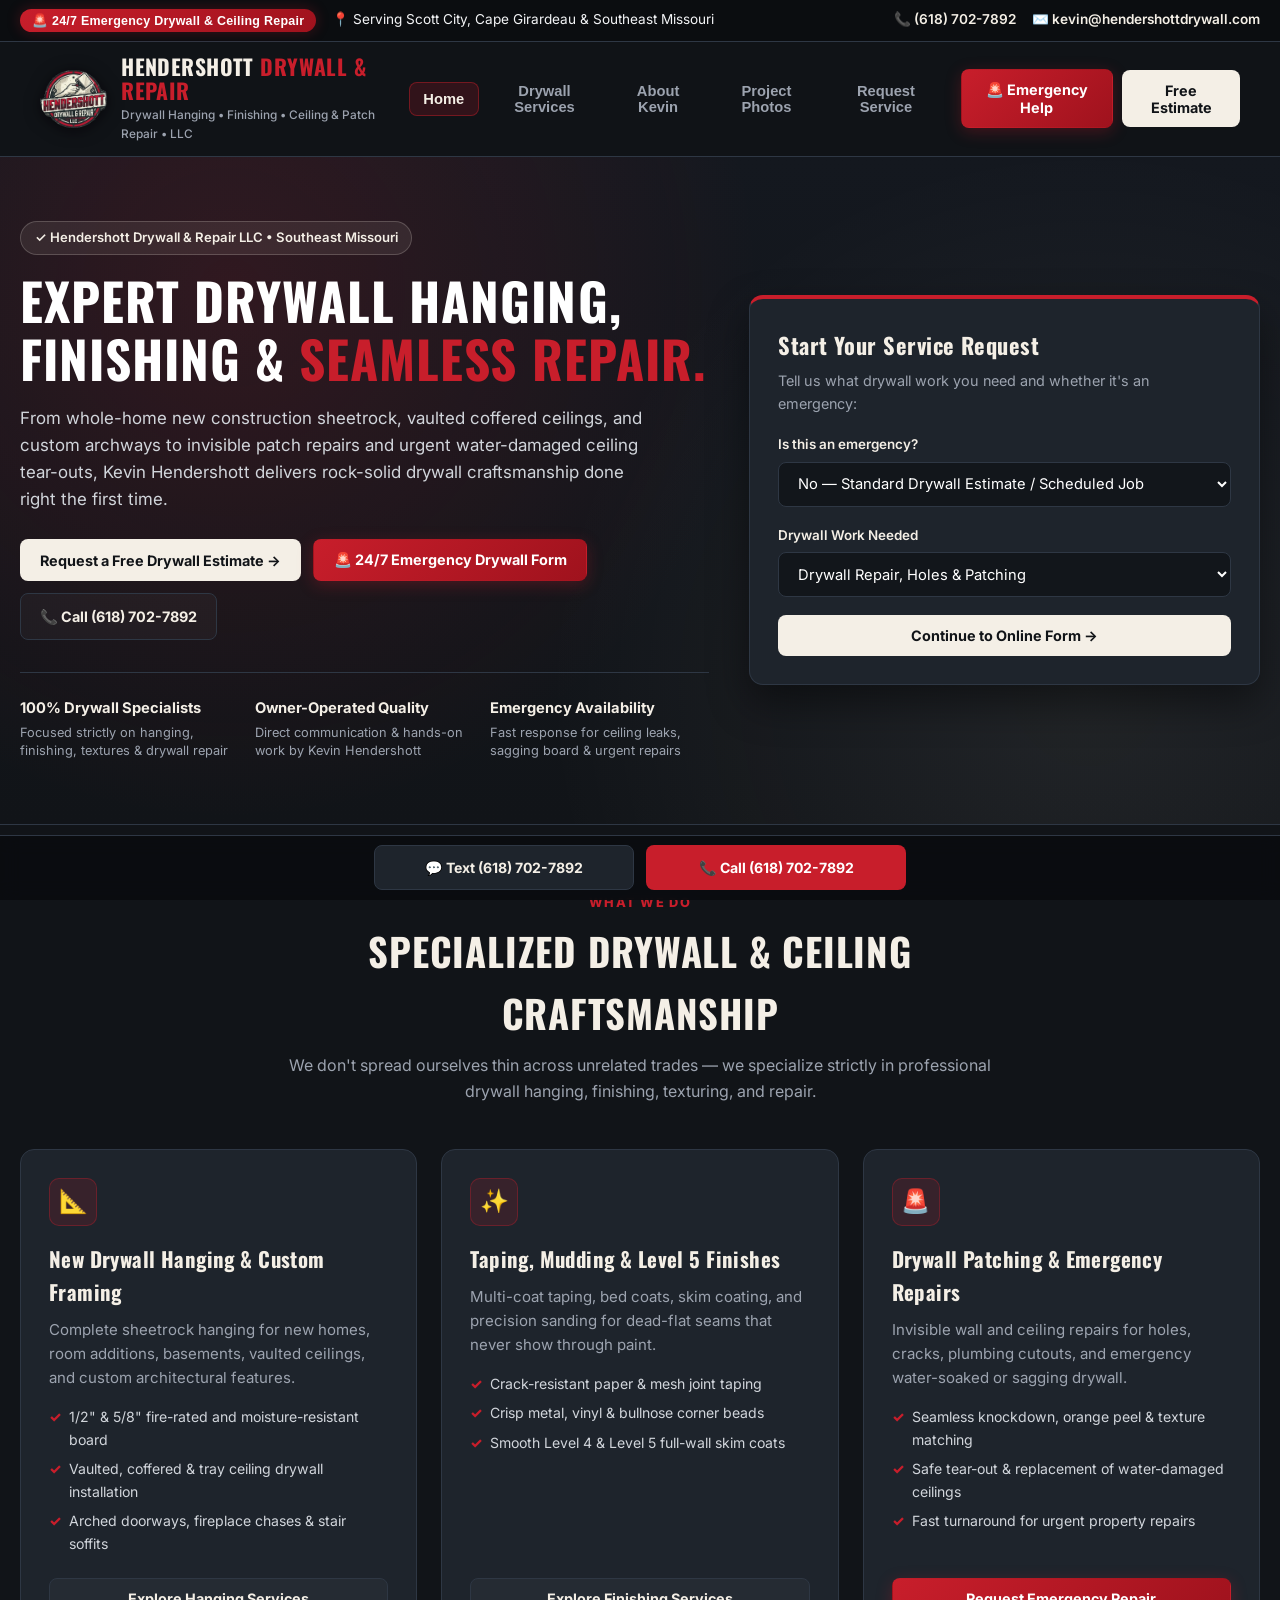
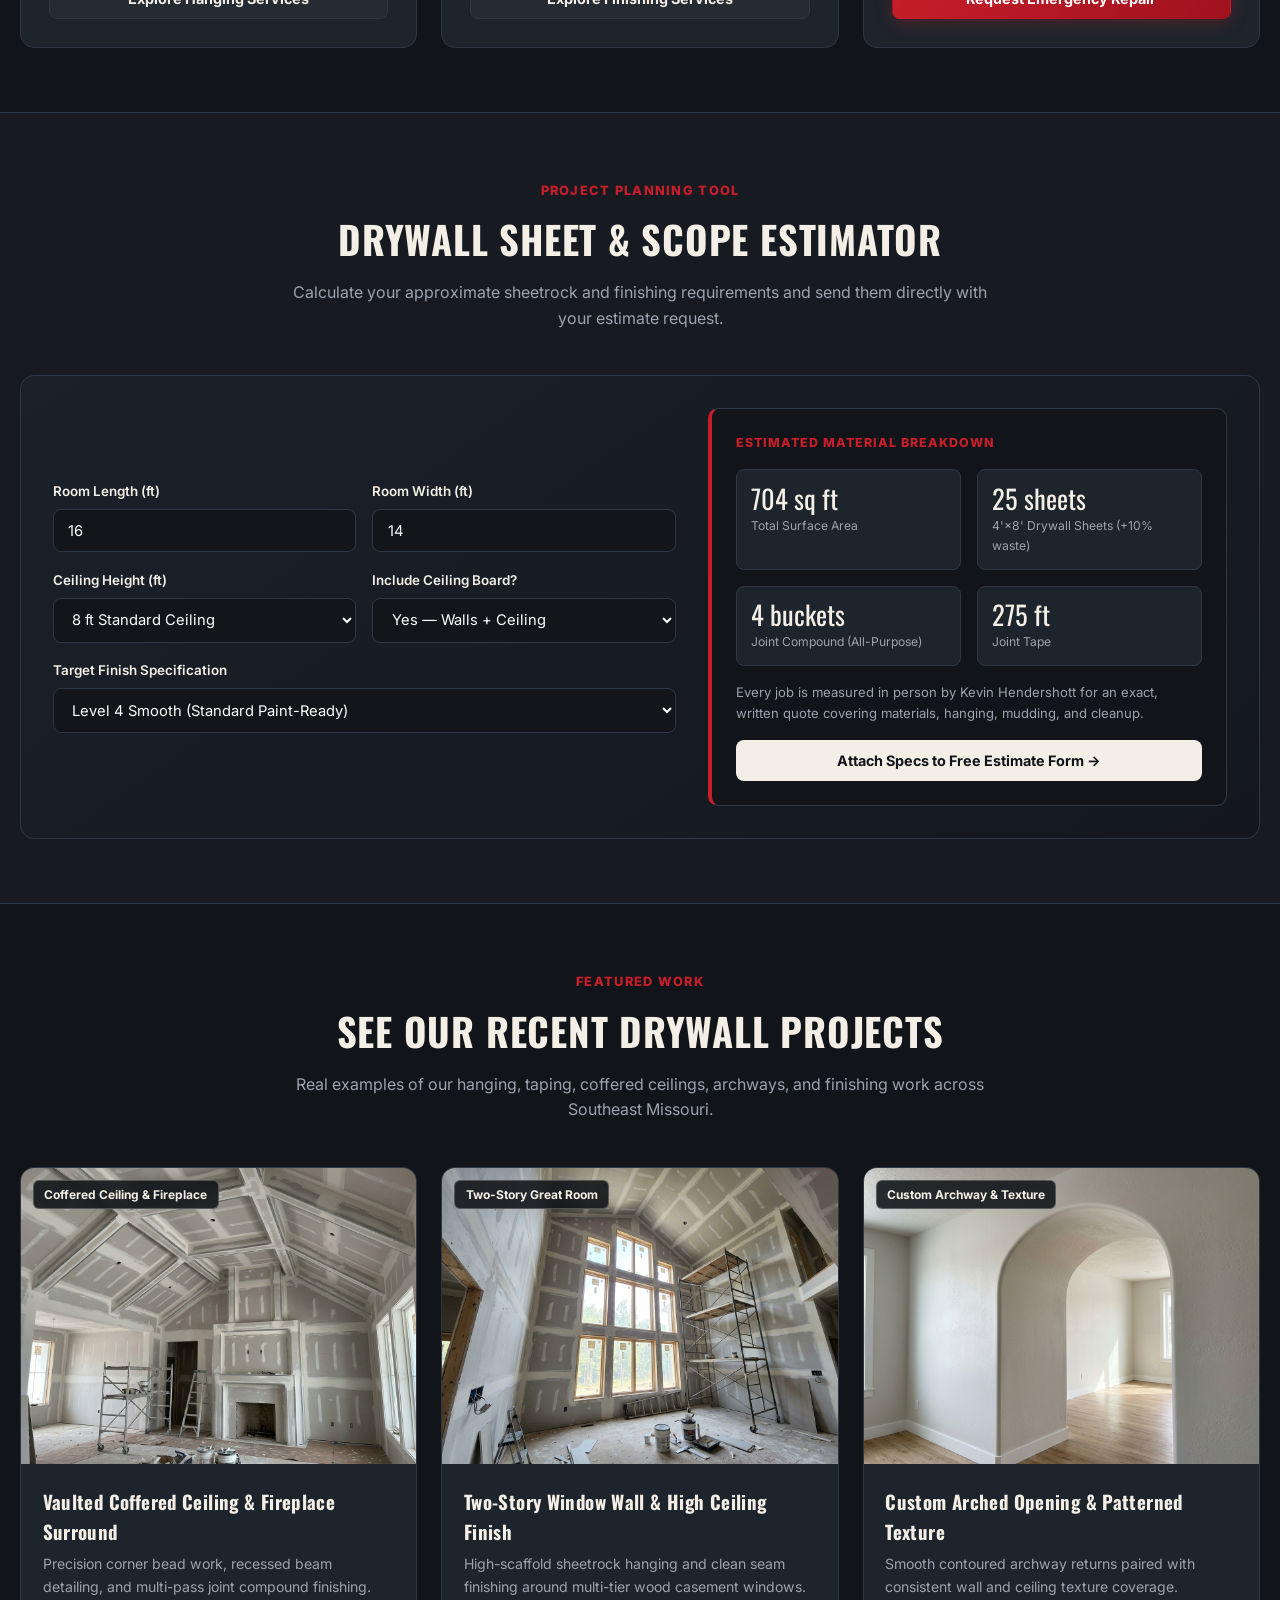
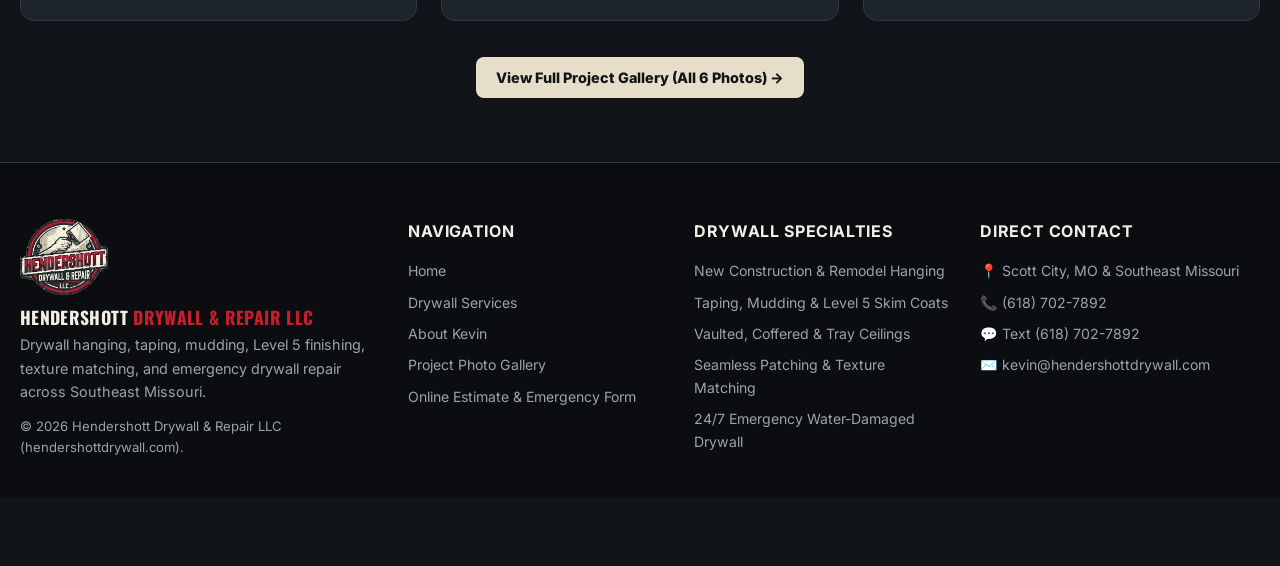
==== commit 06e4c5bd: "Update index.html" ====
--- a/index.html
+++ b/index.html
@@ -3,8 +3,51 @@
 <head>
   <meta charset="UTF-8" />
   <meta name="viewport" content="width=device-width, initial-scale=1.0" />
-  <title>Home | Hendershott Drywall & Repair LLC</title>
-  <meta name="description" content="Hendershott Drywall &amp; Repair LLC provides professional drywall hanging, taping, mudding, Level 5 finishing, ceiling texture matching, and 24/7 emergency drywall repair in Scott City and Southeast Missouri." />
+  <title>Hendershott Drywall & Repair LLC | Scott City & SEMO Sheetrock</title>
+  <meta name="description" content="Professional drywall hanging, taping, Level 5 finishing, knockdown texture matching, and 24/7 emergency water damage drywall repair in Scott City, Cape Girardeau, and Southeast Missouri." />
+  <link rel="canonical" href="https://hendershottdrywall.com/" />
+  
+  <!-- Open Graph / SEO Social Tags -->
+  <meta property="og:type" content="website" />
+  <meta property="og:title" content="Hendershott Drywall & Repair LLC | Scott City & SEMO" />
+  <meta property="og:description" content="Hung Right. Taped Tight. Professional drywall installation, Level 5 finishing, and ceiling water-damage repair." />
+  <meta property="og:image" content="https://hendershottdrywall.com/logo.png" />
+  
+  <!-- Local Business Schema Markup -->
+  <script type="application/ld+json">
+  {
+    "@context": "https://schema.org",
+    "@type": "DrywallContractor",
+    "name": "Hendershott Drywall & Repair LLC",
+    "image": "https://hendershottdrywall.com/logo.png",
+    "telephone": "+16187027892",
+    "email": "kevin@hendershottdrywall.com",
+    "address": {
+      "@type": "PostalAddress",
+      "streetAddress": "1038 Oak Street Apt A8",
+      "addressLocality": "Scott City",
+      "addressRegion": "MO",
+      "postalCode": "63780",
+      "addressCountry": "US"
+    },
+    "geo": {
+      "@type": "GeoCoordinates",
+      "latitude": 37.2195,
+      "longitude": -89.5312
+    },
+    "areaServed": [
+      "Scott City",
+      "Cape Girardeau",
+      "Jackson",
+      "Sikeston",
+      "Advance",
+      "Chaffee",
+      "Southeast Missouri"
+    ],
+    "priceRange": "$$"
+  }
+  </script>
+
   <link rel="preconnect" href="https://fonts.googleapis.com" />
   <link rel="preconnect" href="https://fonts.gstatic.com" crossorigin />
   <link href="https://fonts.googleapis.com/css2?family=Inter:wght@400;500;600;700;800&family=Oswald:wght@600;700&display=swap" rel="stylesheet" />
@@ -17,7 +60,7 @@
     <div class="top-bar-inner">
       <div class="top-bar-left">
         <button type="button" class="emergency-pill" onclick="openEmergencyRequest()">🚨 24/7 Emergency Drywall &amp; Ceiling Repair</button>
-        <span>📍 Serving Scott City, MO &amp; Southeast Missouri</span>
+        <span>📍 Serving Scott City, Cape Girardeau &amp; Southeast Missouri</span>
       </div>
       <div class="top-bar-right">
         <a href="tel:6187027892">📞 (618) 702-7892</a>
@@ -26,11 +69,11 @@
     </div>
   </div>
 
-  <!-- Main Header & Navigation -->
+  <!-- Header & Navigation -->
   <header>
     <nav class="nav">
       <div class="brand" onclick="switchPage('home')">
-        <img data-asset="logo" src="assets/logo.png" alt="Hendershott Drywall &amp; Repair LLC Logo" class="brand-logo-img" />
+        <img data-asset="logo" src="logo.png" alt="Hendershott Drywall &amp; Repair LLC Logo" class="brand-logo-img" />
         <div>
           <div class="brand-name">Hendershott <span>Drywall &amp; Repair</span></div>
           <div class="brand-sub">Drywall Hanging • Finishing • Ceiling &amp; Patch Repair • LLC</div>
@@ -42,7 +85,7 @@
       <div class="nav-links" id="navLinks">
         <button type="button" class="nav-link active" id="nav-home" onclick="switchPage('home')">Home</button>
         <button type="button" class="nav-link" id="nav-services" onclick="switchPage('services')">Drywall Services</button>
-        <button type="button" class="nav-link" id="nav-about" onclick="switchPage('about')">About Us</button>
+        <button type="button" class="nav-link" id="nav-about" onclick="switchPage('about')">About Kevin</button>
         <button type="button" class="nav-link" id="nav-gallery" onclick="switchPage('gallery')">Project Photos</button>
         <button type="button" class="nav-link" id="nav-contact" onclick="switchPage('contact')">Request Service</button>
       </div>
@@ -55,8 +98,7 @@
   </header>
 
   <main>
-
-    <!-- ==================== PAGE 1: HOME ==================== -->
+    <!-- PAGE 1: HOME -->
     <div id="page-home" class="page-view active">
       <section class="hero">
         <div class="hero-grid">
@@ -116,7 +158,7 @@
         </div>
       </section>
 
-      <!-- Core Specialties Section -->
+      <!-- Core Specialties -->
       <section>
         <div class="container">
           <div class="section-header">
@@ -171,13 +213,13 @@
         </div>
       </section>
 
-      <!-- Interactive Material & Scope Estimator -->
+      <!-- Estimator -->
       <section style="background: var(--brand-dark-2); border-top: 1px solid var(--brand-border); border-bottom: 1px solid var(--brand-border);">
         <div class="container">
           <div class="section-header">
             <span class="section-eyebrow">Project Planning Tool</span>
             <h2>Drywall Sheet &amp; Scope Estimator</h2>
-            <p>Planning a new room, basement, or ceiling repair? Calculate your approximate sheetrock and finishing requirements and send them directly with your estimate request.</p>
+            <p>Calculate your approximate sheetrock and finishing requirements and send them directly with your estimate request.</p>
           </div>
 
           <div class="calc-box">
@@ -234,11 +276,11 @@
                 </div>
                 <div class="calc-stat">
                   <div class="num" id="calcMudOut">4 buckets</div>
-                  <div class="lbl">Joint Compound (All-Purpose/Topping)</div>
+                  <div class="lbl">Joint Compound (All-Purpose)</div>
                 </div>
                 <div class="calc-stat">
                   <div class="num" id="calcTapeOut">275 ft</div>
-                  <div class="lbl">Paper / Mesh Joint Tape</div>
+                  <div class="lbl">Joint Tape</div>
                 </div>
               </div>
               <p style="font-size: 0.82rem; color: var(--brand-subtle); margin-bottom: 1rem;">
@@ -250,7 +292,7 @@
         </div>
       </section>
 
-      <!-- Featured Work Section -->
+      <!-- Featured Projects (Updated image paths) -->
       <section>
         <div class="container">
           <div class="section-header">
@@ -263,7 +305,7 @@
             <div class="gallery-card" onclick="openPhotoModal(0)">
               <div class="gallery-img-wrap">
                 <span class="gallery-tag">Coffered Ceiling &amp; Fireplace</span>
-                <img src="assets/photos/1926.jpg" alt="Vaulted Coffered Ceiling and Fireplace Drywall Finishing" />
+                <img src="1926.jpg" alt="Vaulted Coffered Ceiling and Fireplace Drywall Finishing" />
               </div>
               <div class="gallery-body">
                 <div>
@@ -276,7 +318,7 @@
             <div class="gallery-card" onclick="openPhotoModal(1)">
               <div class="gallery-img-wrap">
                 <span class="gallery-tag">Two-Story Great Room</span>
-                <img src="assets/photos/1929.jpg" alt="Two-Story Great Room Window Wall Drywall" />
+                <img src="1929.jpg" alt="Two-Story Great Room Window Wall Drywall" />
               </div>
               <div class="gallery-body">
                 <div>
@@ -289,7 +331,7 @@
             <div class="gallery-card" onclick="openPhotoModal(2)">
               <div class="gallery-img-wrap">
                 <span class="gallery-tag">Custom Archway &amp; Texture</span>
-                <img src="assets/photos/1855.jpg" alt="Custom Arched Doorway and Textured Drywall Finish" />
+                <img src="1855.jpg" alt="Custom Arched Doorway and Textured Drywall Finish" />
               </div>
               <div class="gallery-body">
                 <div>
@@ -307,14 +349,14 @@
       </section>
     </div>
 
-    <!-- ==================== PAGE 2: DRYWALL SERVICES ==================== -->
+    <!-- PAGE 2: SERVICES -->
     <div id="page-services" class="page-view">
       <section style="background: var(--brand-dark-2); border-bottom: 1px solid var(--brand-border); padding: 3rem 1.25rem;">
         <div class="container">
           <div class="section-header" style="margin-bottom: 0;">
             <span class="section-eyebrow">100% Drywall &amp; Ceiling Specialists</span>
             <h2>Complete Drywall Hanging, Finishing &amp; Repair Services</h2>
-            <p>Serving homeowners, custom home builders, and commercial property managers in Scott City, Cape Girardeau, Sikeston, Jackson, and surrounding Southeast Missouri communities.</p>
+            <p>Serving homeowners, custom home builders, and commercial properties in Scott City, Cape Girardeau, Sikeston, Jackson, and Southeast Missouri.</p>
           </div>
         </div>
       </section>
@@ -401,7 +443,7 @@
               <div>
                 <div class="card-icon">🚨</div>
                 <h3>24/7 Emergency Water-Damaged Drywall</h3>
-                <p>Roof leak, burst pipe, or overflowing upstairs bath? Wet ceiling drywall can collapse suddenly and trap moisture.</p>
+                <p>Roof leak, burst pipe, or overflowing bath? Wet ceiling drywall can collapse suddenly and trap moisture.</p>
                 <ul class="card-list">
                   <li>Rapid containment &amp; safe tear-out of soaked drywall</li>
                   <li>Removal of saturated attic or ceiling cavity insulation</li>
@@ -413,7 +455,7 @@
             </div>
           </div>
 
-          <!-- Interactive Finish Level Comparison -->
+          <!-- Finish Level Guide -->
           <div style="margin-top: 3.5rem; background: var(--brand-card); border: 1px solid var(--brand-border); border-radius: var(--radius-lg); padding: 2rem;">
             <span class="section-eyebrow">Craftsmanship Standards</span>
             <h3 style="font-size: 1.5rem; color: var(--brand-cream); margin-bottom: 0.75rem;">Compare Gypsum Finish Levels</h3>
@@ -437,9 +479,8 @@
           </div>
         </div>
       </section>
-    </div>
-
-    <!-- ==================== PAGE 3: ABOUT US ==================== -->
+                </div>
+                <!-- PAGE 3: ABOUT US -->
     <div id="page-about" class="page-view">
       <section style="background: var(--brand-dark-2); border-bottom: 1px solid var(--brand-border); padding: 3rem 1.25rem;">
         <div class="container">
@@ -476,24 +517,24 @@
             </div>
 
             <div class="card" style="text-align: center; align-items: center; padding: 2.25rem;">
-              <img src="assets/logo.png" alt="Hendershott Drywall &amp; Repair LLC Badge" style="width: 170px; height: auto; margin-bottom: 1rem;" />
+              <img src="logo.png" alt="Hendershott Drywall &amp; Repair LLC Badge" style="width: 170px; height: auto; margin-bottom: 1rem;" />
               <h3 style="font-size: 1.45rem;">Hendershott Drywall &amp; Repair LLC</h3>
               <p style="margin-bottom: 1rem;">Scott City, Missouri 63780 • Southeast Missouri</p>
               <div style="width: 100%; text-align: left; background: #12161b; padding: 1.2rem; border-radius: 10px; border: 1px solid var(--brand-border);">
                 <div style="font-size: 0.85rem; margin-bottom: 0.5rem;"><strong>Owner:</strong> Kevin Hendershott</div>
-                <div style="font-size: 0.85rem; margin-bottom: 0.5rem;"><strong>Base Location:</strong> Scott City, MO 63780</div>
+                <div style="font-size: 0.85rem; margin-bottom: 0.5rem;"><strong>Base Location:</strong> 1038 Oak Street Apt A8, Scott City, MO 63780</div>
                 <div style="font-size: 0.85rem; margin-bottom: 0.5rem;"><strong>Phone / Text:</strong> <a href="tel:6187027892" style="color: var(--brand-cream); text-decoration: underline;">(618) 702-7892</a></div>
                 <div style="font-size: 0.85rem;"><strong>Email:</strong> <a href="mailto:kevin@hendershottdrywall.com" style="color: var(--brand-cream); text-decoration: underline;">kevin@hendershottdrywall.com</a></div>
               </div>
             </div>
           </div>
 
-          <!-- Frequently Asked Questions -->
+          <!-- FAQ -->
           <div style="margin-top: 4rem;">
             <div class="section-header">
               <span class="section-eyebrow">Common Questions</span>
               <h2>Drywall &amp; Repair FAQs</h2>
-              <p>Click any question below for answers on how we handle dust, drying times, texture matching, and emergency repairs.</p>
+              <p>Answers on how we handle dust, drying times, texture matching, and emergency repairs.</p>
             </div>
 
             <div style="max-width: 860px; margin: 0 auto;">
@@ -503,7 +544,7 @@
                   <span>▾</span>
                 </button>
                 <div class="faq-body">
-                  We treat your home with respect. Before any tear-out, hanging, or sanding begins, we lay down heavy-duty drop cloths, mask off adjacent doorways and vents with plastic sheeting, and use vacuum-assisted sanding equipment to keep airborne dust to an absolute minimum.
+                  We lay down heavy-duty drop cloths, mask off adjacent doorways and vents with plastic sheeting, and use vacuum-assisted sanding equipment to keep airborne dust to an absolute minimum.
                 </div>
               </div>
 
@@ -526,23 +567,12 @@
                   We offer 24/7 emergency dispatch across Scott City, Cape Girardeau, and Southeast Missouri. Call or text (618) 702-7892 or submit our Emergency Form so we can safely remove saturated board and wet insulation before the ceiling collapses further.
                 </div>
               </div>
-
-              <div class="faq-item" id="faq-3">
-                <button type="button" class="faq-btn" onclick="toggleFaq(3)">
-                  <span>Why does mudding and finishing require multiple visits?</span>
-                  <span>▾</span>
-                </button>
-                <div class="faq-body">
-                  Proper drywall finishing cannot be rushed without risking shrinkage cracks. For smaller patches, we can often use rapid-setting "hot mud" compounds to finish faster, while whole-room taping and Level 5 skim coats require proper drying intervals between the tape coat, fill coat, and final finish coat.
-                </div>
-              </div>
             </div>
           </div>
         </div>
       </section>
     </div>
-
-    <!-- ==================== PAGE 4: PROJECT PHOTOS GALLERY ==================== -->
+    <!-- PAGE 4: GALLERY (Updated paths) -->
     <div id="page-gallery" class="page-view">
       <section style="background: var(--brand-dark-2); border-bottom: 1px solid var(--brand-border); padding: 3rem 1.25rem;">
         <div class="container">
@@ -555,17 +585,16 @@
           <div class="filter-bar">
             <button type="button" class="filter-pill active" id="filter-all" onclick="filterGallery('all')">All 6 Projects</button>
             <button type="button" class="filter-pill" id="filter-ceilings" onclick="filterGallery('ceilings')">Ceilings &amp; Custom</button>
-            <button type="button" class="filter-pill" id="filter-hanging" onclick="filterGallery('hanging')">New Hanging &amp; Great Rooms</button>
-            <button type="button" class="filter-pill" id="filter-finishing" onclick="filterGallery('finishing')">Level 5 &amp; Skim Coating</button>
-            <button type="button" class="filter-pill" id="filter-repair" onclick="filterGallery('repair')">Ceiling Patch &amp; Texture</button>
+            <button type="button" class="filter-pill" id="filter-hanging" onclick="filterGallery('hanging')">New Hanging</button>
+            <button type="button" class="filter-pill" id="filter-finishing" onclick="filterGallery('finishing')">Level 5 Skim</button>
+            <button type="button" class="filter-pill" id="filter-repair" onclick="filterGallery('repair')">Ceiling Patch &amp; Match</button>
           </div>
 
           <div class="grid-3" id="galleryGrid">
-            <!-- Photo 0 -->
             <div class="gallery-card" data-category="ceilings" onclick="openPhotoModal(0)">
               <div class="gallery-img-wrap">
                 <span class="gallery-tag">Coffered Ceiling &amp; Fireplace</span>
-                <img src="assets/photos/1926.jpg" alt="Vaulted Coffered Ceiling and Fireplace Drywall Finishing" />
+                <img src="1926.jpg" alt="Vaulted Coffered Ceiling and Fireplace Drywall Finishing" />
               </div>
               <div class="gallery-body">
                 <div>
@@ -575,11 +604,10 @@
               </div>
             </div>
 
-            <!-- Photo 1 -->
             <div class="gallery-card" data-category="hanging" onclick="openPhotoModal(1)">
               <div class="gallery-img-wrap">
                 <span class="gallery-tag">Two-Story Great Room</span>
-                <img src="assets/photos/1929.jpg" alt="Two-Story Great Room Window Wall Drywall" />
+                <img src="1929.jpg" alt="Two-Story Great Room Window Wall Drywall" />
               </div>
               <div class="gallery-body">
                 <div>
@@ -589,11 +617,10 @@
               </div>
             </div>
 
-            <!-- Photo 2 -->
             <div class="gallery-card" data-category="ceilings" onclick="openPhotoModal(2)">
               <div class="gallery-img-wrap">
                 <span class="gallery-tag">Custom Archway &amp; Texture</span>
-                <img src="assets/photos/1855.jpg" alt="Custom Arched Doorway and Textured Drywall Finish" />
+                <img src="1855.jpg" alt="Custom Arched Doorway and Textured Drywall Finish" />
               </div>
               <div class="gallery-body">
                 <div>
@@ -603,11 +630,10 @@
               </div>
             </div>
 
-            <!-- Photo 3 -->
             <div class="gallery-card" data-category="finishing" onclick="openPhotoModal(3)">
               <div class="gallery-img-wrap">
                 <span class="gallery-tag">Level 5 Smooth Skim Coat</span>
-                <img src="assets/photos/level5-finish.jpg" alt="Level 5 Smooth Wall Skim Coat and Taping" />
+                <img src="level5-finish.jpg" alt="Level 5 Smooth Wall Skim Coat and Taping" />
               </div>
               <div class="gallery-body">
                 <div>
@@ -617,11 +643,10 @@
               </div>
             </div>
 
-            <!-- Photo 4 -->
             <div class="gallery-card" data-category="repair" onclick="openPhotoModal(4)">
               <div class="gallery-img-wrap">
                 <span class="gallery-tag">Ceiling Patch &amp; Knockdown</span>
-                <img src="assets/photos/ceiling-patch.jpg" alt="Ceiling Water Damage Patch and Knockdown Texture Match" />
+                <img src="ceiling-patch.jpg" alt="Ceiling Water Damage Patch and Knockdown Texture Match" />
               </div>
               <div class="gallery-body">
                 <div>
@@ -631,11 +656,10 @@
               </div>
             </div>
 
-            <!-- Photo 5 -->
             <div class="gallery-card" data-category="hanging" onclick="openPhotoModal(5)">
               <div class="gallery-img-wrap">
                 <span class="gallery-tag">New Construction Sheetrock</span>
-                <img src="assets/photos/new-hanging.jpg" alt="New Construction 5/8 Drywall Hanging and Taping" />
+                <img src="new-hanging.jpg" alt="New Construction 5/8 Drywall Hanging and Taping" />
               </div>
               <div class="gallery-body">
                 <div>
@@ -648,8 +672,7 @@
         </div>
       </section>
     </div>
-
-    <!-- ==================== PAGE 5: REQUEST SERVICE / CONTACT ==================== -->
+    <!-- PAGE 5: CONTACT -->
     <div id="page-contact" class="page-view">
       <section style="padding: 3rem 1.25rem;">
         <div class="container">
@@ -737,12 +760,12 @@
                 <div>
                   <span class="section-eyebrow">Direct Contact</span>
                   <h3>Call, Text, or Email Kevin Directly</h3>
-                  <p>Prefer to talk through your project right now or text photos of a damaged wall or ceiling? Reach out directly:</p>
+                  <p>Reach out directly for questions or emergency dispatch:</p>
                   <ul class="card-list">
                     <li><strong>Phone:</strong> <a href="tel:6187027892" style="color: var(--brand-cream); text-decoration: underline;">(618) 702-7892</a></li>
                     <li><strong>Text Photos:</strong> <a href="sms:6187027892" style="color: var(--brand-cream); text-decoration: underline;">(618) 702-7892</a></li>
                     <li><strong>Email:</strong> <a href="mailto:kevin@hendershottdrywall.com" style="color: var(--brand-cream); text-decoration: underline;">kevin@hendershottdrywall.com</a></li>
-                    <li><strong>Office / Dispatch:</strong> 1038 Oak Street Apt. A8, Scott City, MO 63780</li>
+                    <li><strong>Base:</strong> 1038 Oak Street Apt. A8, Scott City, MO 63780</li>
                   </ul>
                 </div>
                 <div style="display: flex; gap: 0.65rem; flex-wrap: wrap;">
@@ -755,8 +778,7 @@
                 <div>
                   <span class="section-eyebrow">Recent Submissions Log (Browser Preview)</span>
                   <h3>Your Submitted Test Requests</h3>
-                  <p style="margin-bottom: 0.75rem;">Test the form on the left to preview how service requests are captured and formatted:</p>
-                  <div id="submissionsList" style="font-size: 0.85rem; color: var(--brand-subtle);">
+                  <div id="submissionsList" style="font-size: 0.85rem; color: var(--brand-subtle); margin-top: 0.5rem;">
                     No test requests submitted in this session yet.
                   </div>
                 </div>
@@ -766,17 +788,15 @@
         </div>
       </section>
     </div>
-
   </main>
-
-  <!-- ==================== FOOTER ==================== -->
+  <!-- Footer -->
   <footer>
     <div class="footer-grid">
       <div class="footer-col">
-        <img data-asset="logo" src="assets/logo.png" alt="Hendershott Drywall &amp; Repair LLC Logo" style="height: 76px; width: auto; margin-bottom: 0.75rem;" />
+        <img data-asset="logo" src="logo.png" alt="Hendershott Drywall &amp; Repair LLC Logo" style="height: 76px; width: auto; margin-bottom: 0.75rem;" />
         <div class="brand-name" style="font-size: 1.1rem; margin-bottom: 0.4rem;">Hendershott <span>Drywall &amp; Repair LLC</span></div>
         <p style="color: var(--brand-subtle); font-size: 0.9rem; margin-bottom: 0.85rem;">
-          Dedicated strictly to high-craftsmanship drywall hanging, taping, mudding, Level 5 finishing, texture matching, and emergency drywall repair across Southeast Missouri.
+          Drywall hanging, taping, mudding, Level 5 finishing, texture matching, and emergency drywall repair across Southeast Missouri.
         </p>
         <p style="color: var(--brand-subtle); font-size: 0.82rem;">
           © 2026 Hendershott Drywall &amp; Repair LLC (hendershottdrywall.com).
@@ -817,7 +837,7 @@
     </div>
   </footer>
 
-  <!-- Sticky Call / Text Bar -->
+  <!-- Sticky Actions -->
   <div class="sticky-actions">
     <a href="sms:6187027892" class="sticky-btn sticky-text">💬 Text (618) 702-7892</a>
     <a href="tel:6187027892" class="sticky-btn sticky-call">📞 Call (618) 702-7892</a>
@@ -830,7 +850,7 @@
       <span class="section-eyebrow" id="modalTag">Featured Project</span>
       <h3 id="modalTitle" style="font-size: 1.5rem; color: var(--brand-cream); margin-bottom: 0.75rem;">Project Title</h3>
       <div style="border-radius: 10px; overflow: hidden; margin-bottom: 1rem; border: 1px solid var(--brand-border); background: #0b0d10;">
-        <img id="modalImg" src="assets/photos/1926.jpg" alt="Project Full View" style="width: 100%; max-height: 440px; object-fit: cover;" />
+        <img id="modalImg" src="1926.jpg" alt="Project Full View" style="width: 100%; max-height: 440px; object-fit: cover;" />
       </div>
       <p id="modalDesc" style="color: #d1d5db; font-size: 0.95rem; margin-bottom: 1rem;"></p>
       <div id="modalSpecs" style="background: #12161b; padding: 0.9rem 1.1rem; border-radius: 8px; border: 1px solid var(--brand-border); font-size: 0.85rem; color: var(--brand-subtle); margin-bottom: 1.25rem;"></div>
@@ -841,7 +861,7 @@
     </div>
   </div>
 
-  <!-- Form Submission Confirmation Modal -->
+  <!-- Confirmation Modal -->
   <div class="modal-backdrop" id="confirmModal" onclick="closeConfirmModalOnBackdrop(event)">
     <div class="modal-box" style="max-width: 560px;">
       <button type="button" class="modal-close" onclick="closeConfirmModal()" aria-label="Close Confirmation">✕</button>
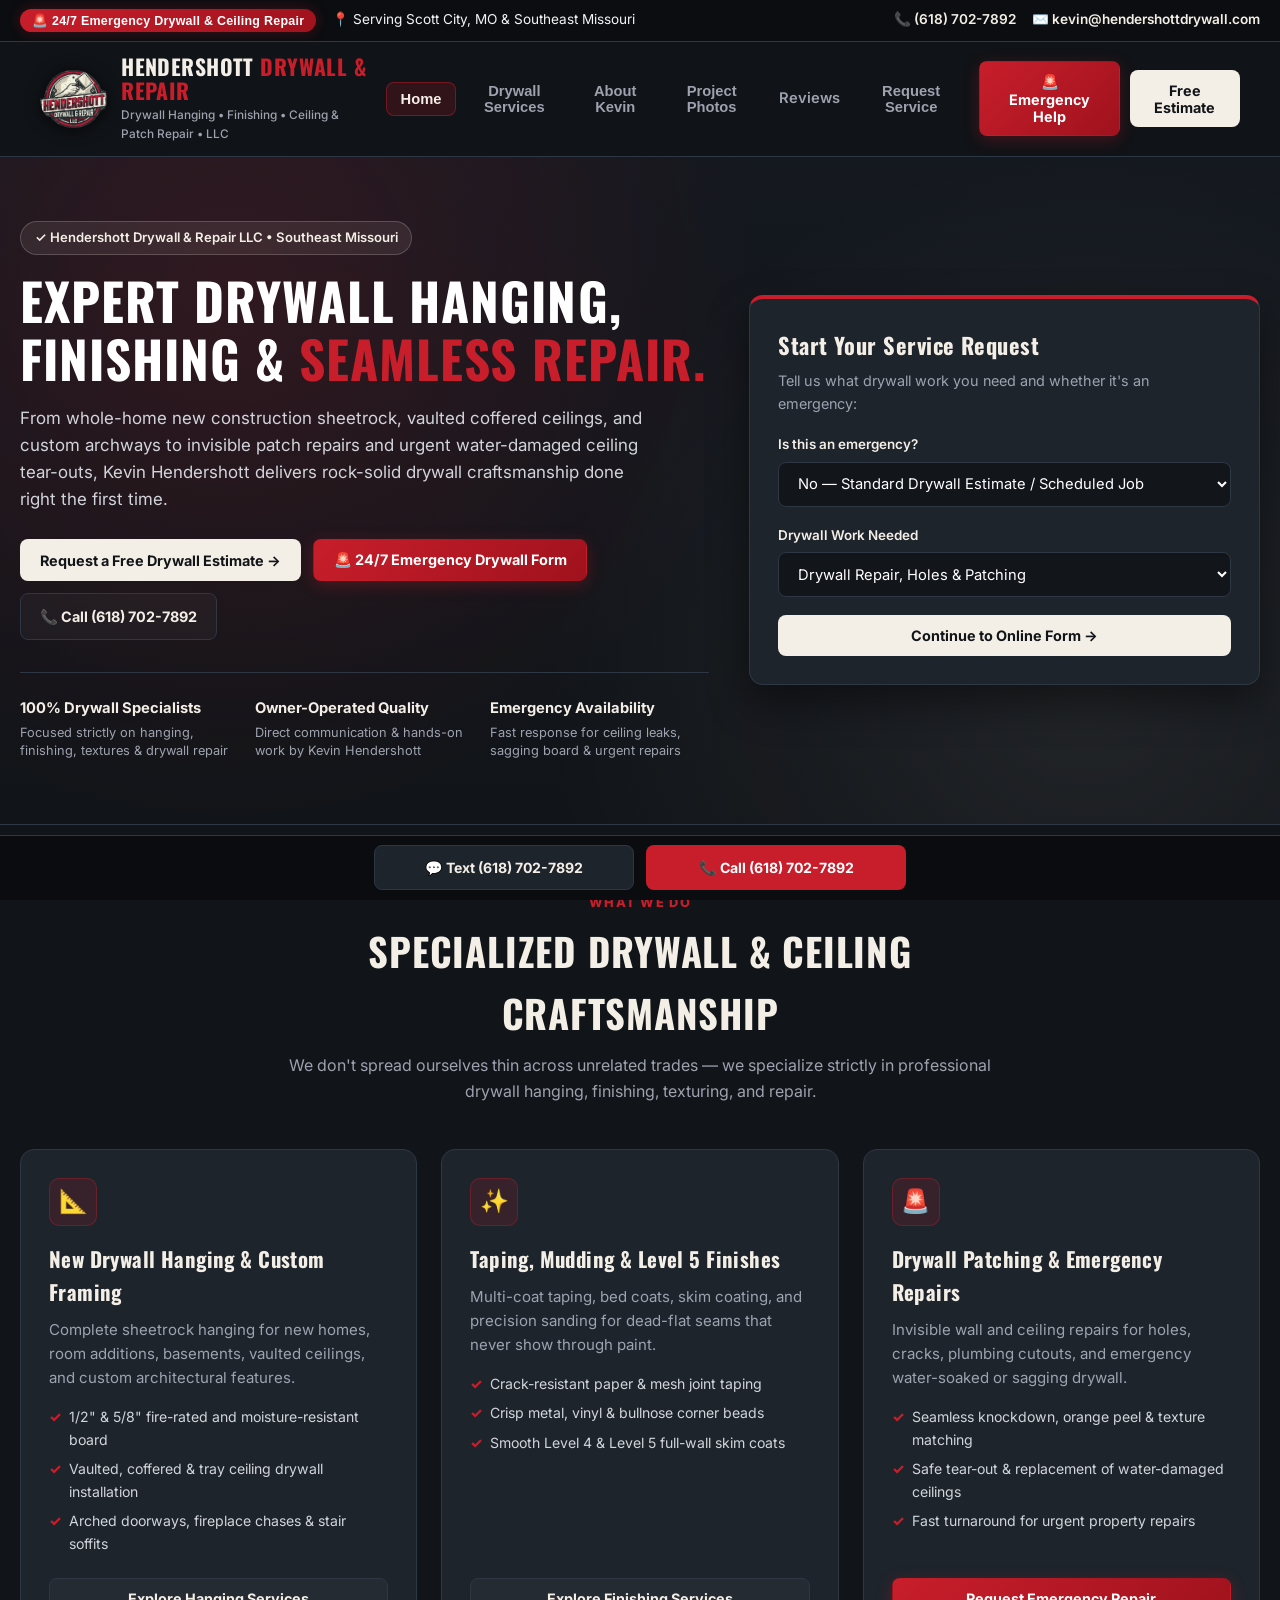
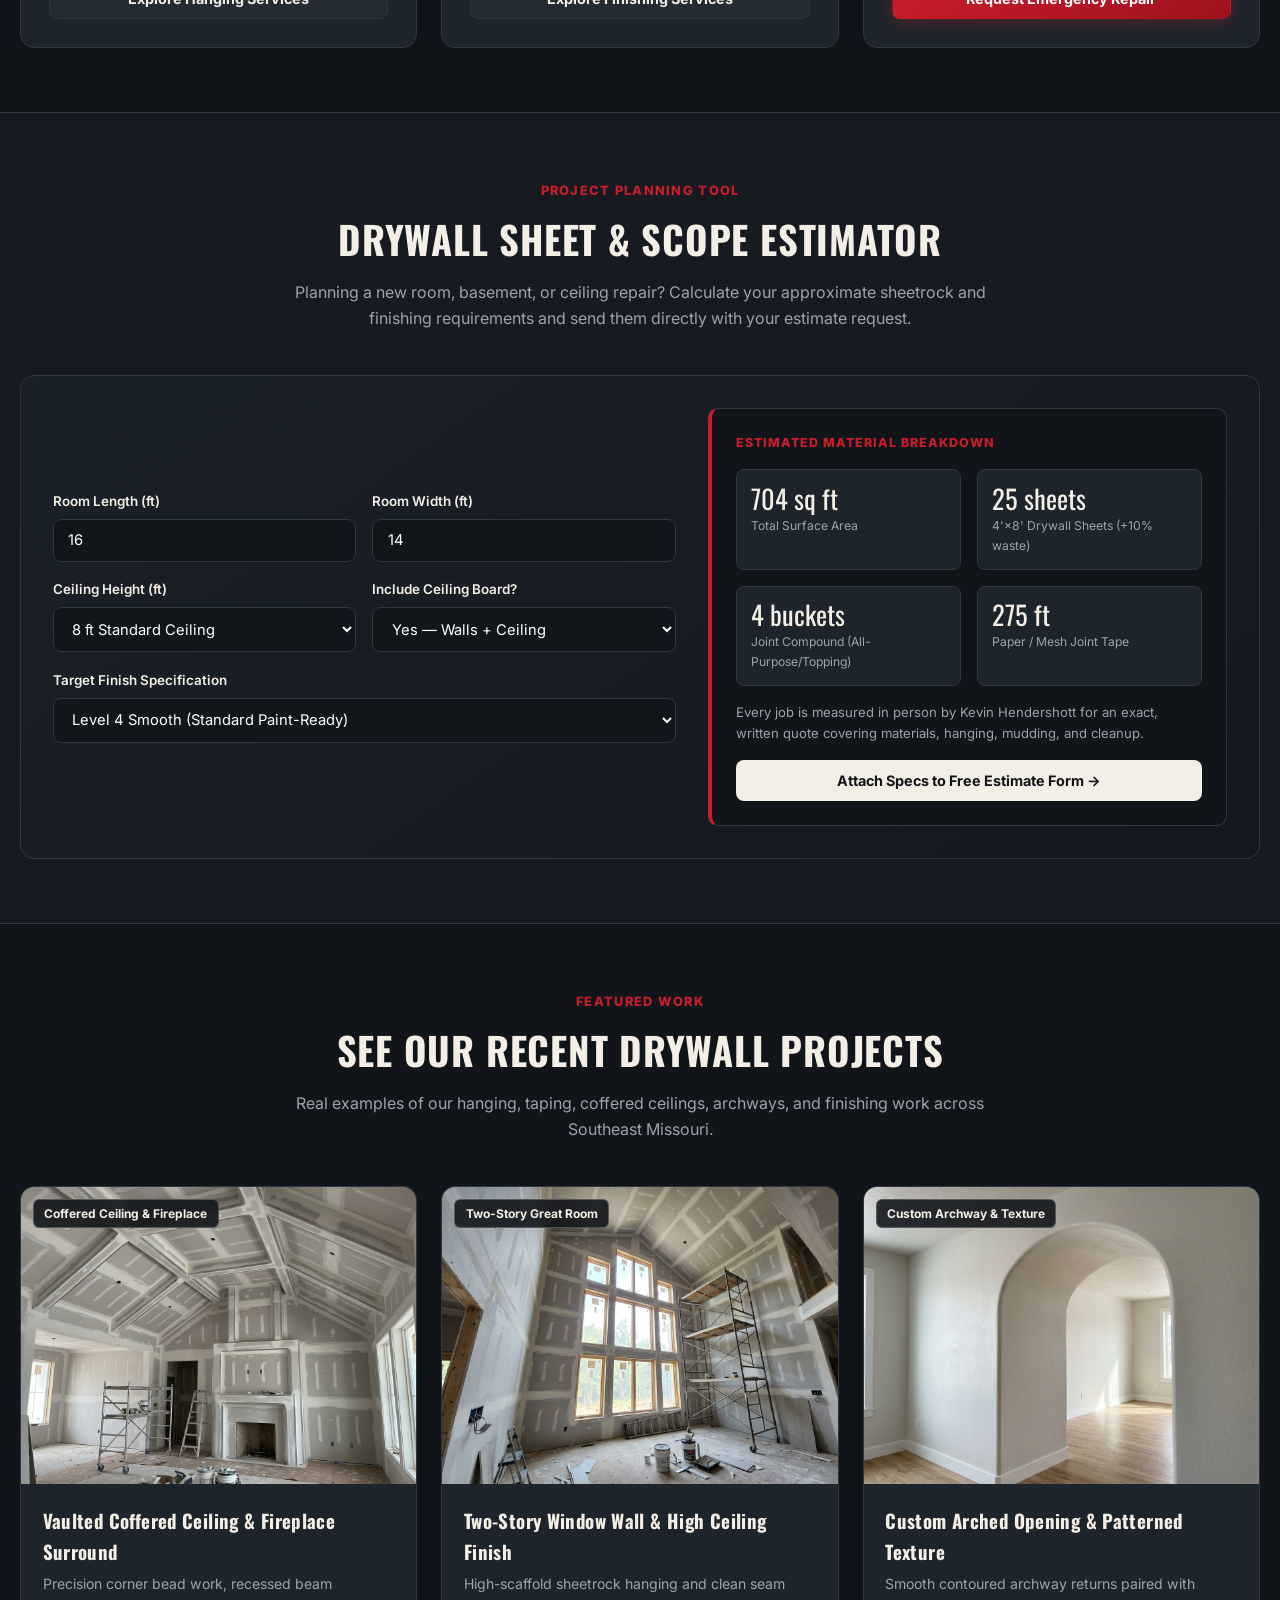
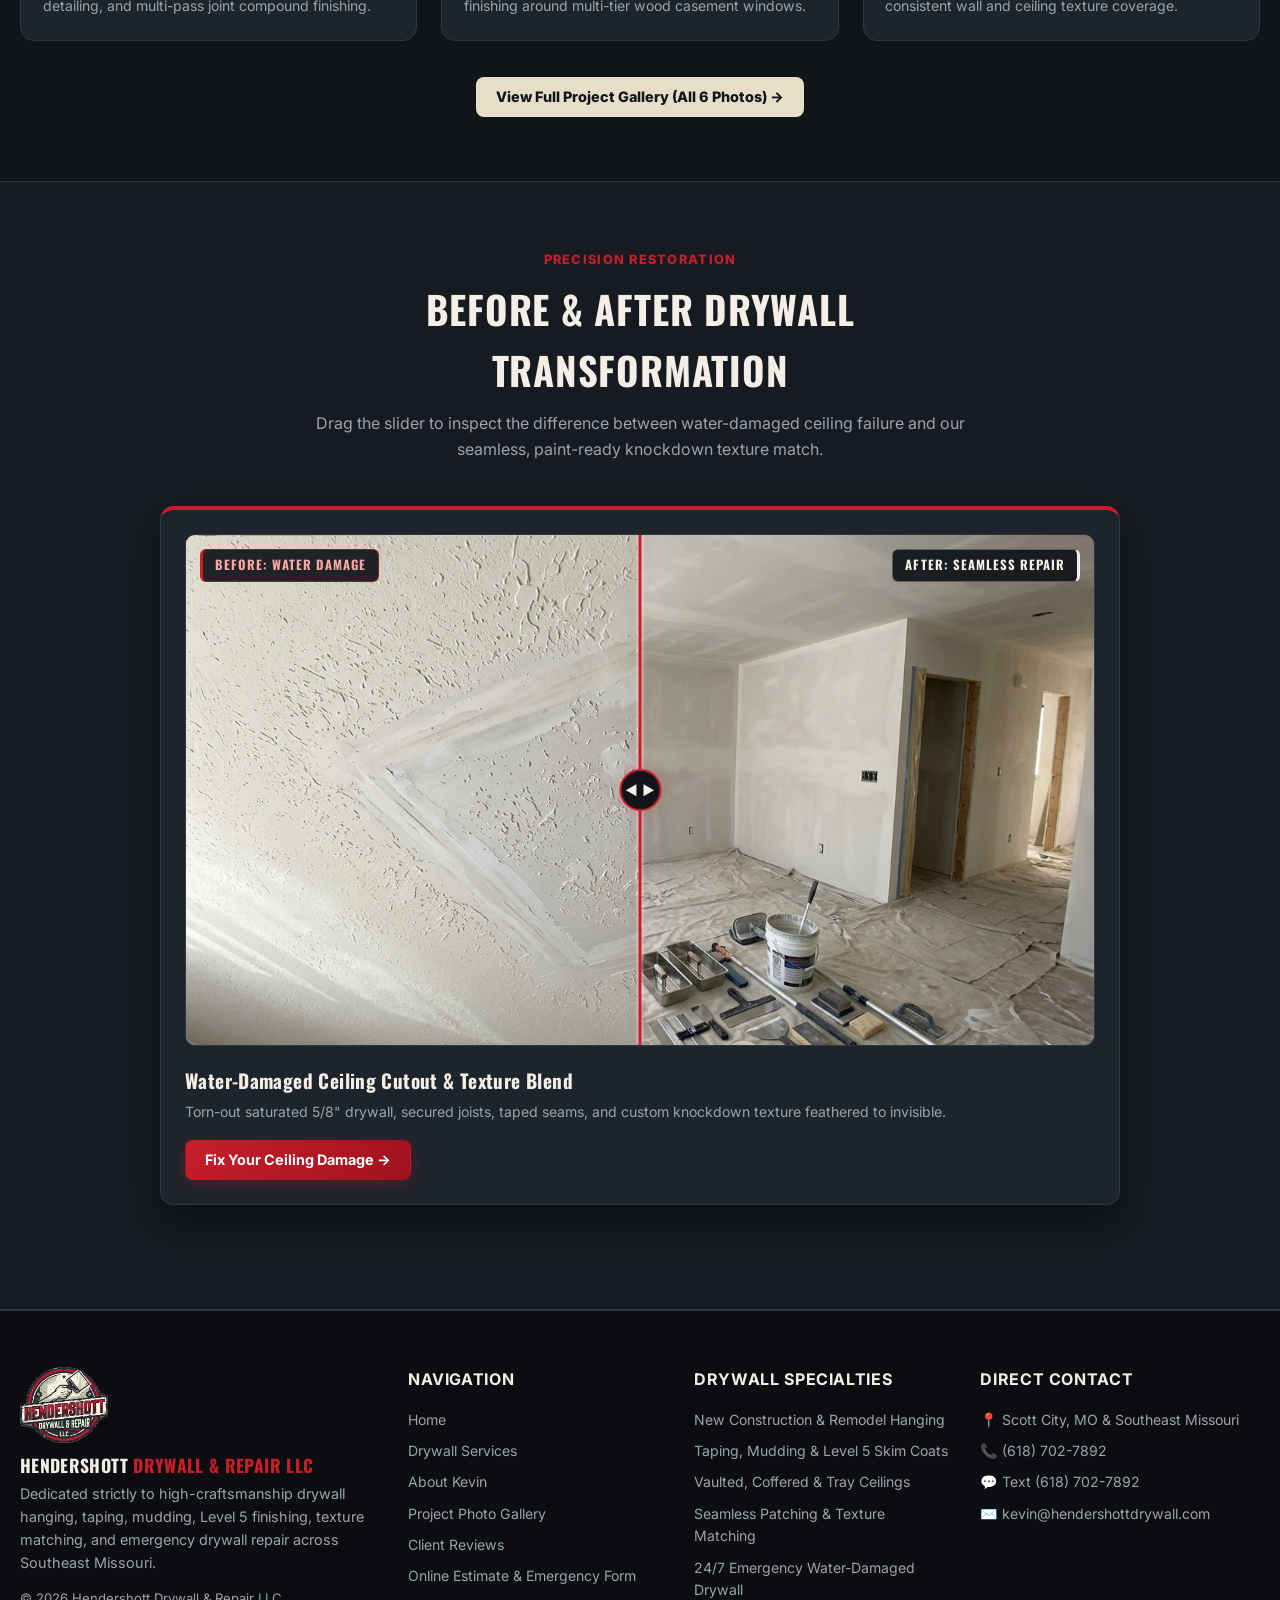
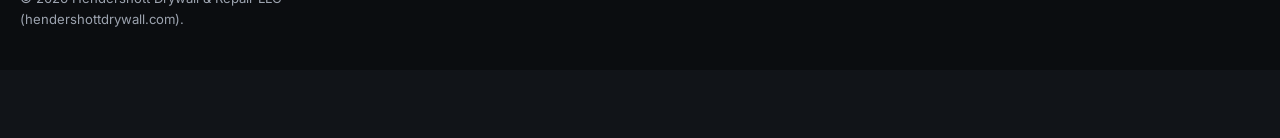
==== commit 2dbe13d4: "Update index.html" ====
--- a/index.html
+++ b/index.html
@@ -3,51 +3,8 @@
 <head>
   <meta charset="UTF-8" />
   <meta name="viewport" content="width=device-width, initial-scale=1.0" />
-  <title>Hendershott Drywall & Repair LLC | Scott City & SEMO Sheetrock</title>
-  <meta name="description" content="Professional drywall hanging, taping, Level 5 finishing, knockdown texture matching, and 24/7 emergency water damage drywall repair in Scott City, Cape Girardeau, and Southeast Missouri." />
-  <link rel="canonical" href="https://hendershottdrywall.com/" />
-  
-  <!-- Open Graph / SEO Social Tags -->
-  <meta property="og:type" content="website" />
-  <meta property="og:title" content="Hendershott Drywall & Repair LLC | Scott City & SEMO" />
-  <meta property="og:description" content="Hung Right. Taped Tight. Professional drywall installation, Level 5 finishing, and ceiling water-damage repair." />
-  <meta property="og:image" content="https://hendershottdrywall.com/logo.png" />
-  
-  <!-- Local Business Schema Markup -->
-  <script type="application/ld+json">
-  {
-    "@context": "https://schema.org",
-    "@type": "DrywallContractor",
-    "name": "Hendershott Drywall & Repair LLC",
-    "image": "https://hendershottdrywall.com/logo.png",
-    "telephone": "+16187027892",
-    "email": "kevin@hendershottdrywall.com",
-    "address": {
-      "@type": "PostalAddress",
-      "streetAddress": "1038 Oak Street Apt A8",
-      "addressLocality": "Scott City",
-      "addressRegion": "MO",
-      "postalCode": "63780",
-      "addressCountry": "US"
-    },
-    "geo": {
-      "@type": "GeoCoordinates",
-      "latitude": 37.2195,
-      "longitude": -89.5312
-    },
-    "areaServed": [
-      "Scott City",
-      "Cape Girardeau",
-      "Jackson",
-      "Sikeston",
-      "Advance",
-      "Chaffee",
-      "Southeast Missouri"
-    ],
-    "priceRange": "$$"
-  }
-  </script>
-
+  <title>Home | Hendershott Drywall & Repair LLC</title>
+  <meta name="description" content="Hendershott Drywall &amp; Repair LLC provides professional drywall hanging, taping, mudding, Level 5 finishing, ceiling texture matching, and 24/7 emergency drywall repair in Scott City and Southeast Missouri." />
   <link rel="preconnect" href="https://fonts.googleapis.com" />
   <link rel="preconnect" href="https://fonts.gstatic.com" crossorigin />
   <link href="https://fonts.googleapis.com/css2?family=Inter:wght@400;500;600;700;800&family=Oswald:wght@600;700&display=swap" rel="stylesheet" />
@@ -60,7 +17,7 @@
     <div class="top-bar-inner">
       <div class="top-bar-left">
         <button type="button" class="emergency-pill" onclick="openEmergencyRequest()">🚨 24/7 Emergency Drywall &amp; Ceiling Repair</button>
-        <span>📍 Serving Scott City, Cape Girardeau &amp; Southeast Missouri</span>
+        <span>📍 Serving Scott City, MO &amp; Southeast Missouri</span>
       </div>
       <div class="top-bar-right">
         <a href="tel:6187027892">📞 (618) 702-7892</a>
@@ -69,7 +26,7 @@
     </div>
   </div>
 
-  <!-- Header & Navigation -->
+  <!-- Main Header & Navigation -->
   <header>
     <nav class="nav">
       <div class="brand" onclick="switchPage('home')">
@@ -87,6 +44,7 @@
         <button type="button" class="nav-link" id="nav-services" onclick="switchPage('services')">Drywall Services</button>
         <button type="button" class="nav-link" id="nav-about" onclick="switchPage('about')">About Kevin</button>
         <button type="button" class="nav-link" id="nav-gallery" onclick="switchPage('gallery')">Project Photos</button>
+        <a href="testimonials.html" class="nav-link" id="nav-testimonials">Reviews</a>
         <button type="button" class="nav-link" id="nav-contact" onclick="switchPage('contact')">Request Service</button>
       </div>
 
@@ -98,7 +56,8 @@
   </header>
 
   <main>
-    <!-- PAGE 1: HOME -->
+
+    <!-- ==================== PAGE 1: HOME ==================== -->
     <div id="page-home" class="page-view active">
       <section class="hero">
         <div class="hero-grid">
@@ -157,8 +116,7 @@
           </div>
         </div>
       </section>
-
-      <!-- Core Specialties -->
+      <!-- Core Specialties Section -->
       <section>
         <div class="container">
           <div class="section-header">
@@ -213,13 +171,13 @@
         </div>
       </section>
 
-      <!-- Estimator -->
+      <!-- Interactive Material & Scope Estimator -->
       <section style="background: var(--brand-dark-2); border-top: 1px solid var(--brand-border); border-bottom: 1px solid var(--brand-border);">
         <div class="container">
           <div class="section-header">
             <span class="section-eyebrow">Project Planning Tool</span>
             <h2>Drywall Sheet &amp; Scope Estimator</h2>
-            <p>Calculate your approximate sheetrock and finishing requirements and send them directly with your estimate request.</p>
+            <p>Planning a new room, basement, or ceiling repair? Calculate your approximate sheetrock and finishing requirements and send them directly with your estimate request.</p>
           </div>
 
           <div class="calc-box">
@@ -276,11 +234,11 @@
                 </div>
                 <div class="calc-stat">
                   <div class="num" id="calcMudOut">4 buckets</div>
-                  <div class="lbl">Joint Compound (All-Purpose)</div>
+                  <div class="lbl">Joint Compound (All-Purpose/Topping)</div>
                 </div>
                 <div class="calc-stat">
                   <div class="num" id="calcTapeOut">275 ft</div>
-                  <div class="lbl">Joint Tape</div>
+                  <div class="lbl">Paper / Mesh Joint Tape</div>
                 </div>
               </div>
               <p style="font-size: 0.82rem; color: var(--brand-subtle); margin-bottom: 1rem;">
@@ -291,8 +249,7 @@
           </div>
         </div>
       </section>
-
-      <!-- Featured Projects (Updated image paths) -->
+      <!-- Featured Work Section -->
       <section>
         <div class="container">
           <div class="section-header">
@@ -347,16 +304,59 @@
           </div>
         </div>
       </section>
+
+      <!-- ==================== BEFORE & AFTER SLIDER ==================== -->
+      <section style="background: var(--brand-dark-2); border-top: 1px solid var(--brand-border); border-bottom: 1px solid var(--brand-border); padding: 4rem 1.25rem;">
+        <div class="container">
+          <div class="section-header">
+            <span class="section-eyebrow">Precision Restoration</span>
+            <h2>Before &amp; After Drywall Transformation</h2>
+            <p>Drag the slider to inspect the difference between water-damaged ceiling failure and our seamless, paint-ready knockdown texture match.</p>
+          </div>
+
+          <div class="comparison-wrapper">
+            <div class="comparison-container" id="drywallSlider" style="--position: 50%;">
+              <!-- AFTER IMAGE (Background) -->
+              <img src="level5-finish.jpg" alt="Seamless Finished Ceiling Repair" class="comparison-image" />
+              <span class="comparison-label label-after">After: Seamless Repair</span>
+
+              <!-- BEFORE IMAGE (Clipped on left) -->
+              <div class="comparison-image-before">
+                <img src="ceiling-patch.jpg" alt="Water Damaged Ceiling Before Repair" class="comparison-image" />
+              </div>
+              <span class="comparison-label label-before">Before: Water Damage</span>
+
+              <!-- Vertical Red Line & Handle -->
+              <div class="comparison-divider">
+                <div class="comparison-handle">
+                  <span>◄</span><span>►</span>
+                </div>
+              </div>
+
+              <!-- Drag/Touch Input -->
+              <input type="range" min="0" max="100" value="50" class="comparison-range" aria-label="Before and after transformation slider" oninput="updateSliderPosition(event)" />
+            </div>
+
+            <div class="comparison-details">
+              <div>
+                <h3>Water-Damaged Ceiling Cutout &amp; Texture Blend</h3>
+                <p>Torn-out saturated 5/8" drywall, secured joists, taped seams, and custom knockdown texture feathered to invisible.</p>
+              </div>
+              <button type="button" class="btn btn-emergency" onclick="openEmergencyRequest()">Fix Your Ceiling Damage →</button>
+            </div>
+          </div>
+        </div>
+      </section>
+
     </div>
-
-    <!-- PAGE 2: SERVICES -->
+    <!-- ==================== PAGE 2: DRYWALL SERVICES ==================== -->
     <div id="page-services" class="page-view">
       <section style="background: var(--brand-dark-2); border-bottom: 1px solid var(--brand-border); padding: 3rem 1.25rem;">
         <div class="container">
           <div class="section-header" style="margin-bottom: 0;">
             <span class="section-eyebrow">100% Drywall &amp; Ceiling Specialists</span>
             <h2>Complete Drywall Hanging, Finishing &amp; Repair Services</h2>
-            <p>Serving homeowners, custom home builders, and commercial properties in Scott City, Cape Girardeau, Sikeston, Jackson, and Southeast Missouri.</p>
+            <p>Serving homeowners, custom home builders, and commercial property managers in Scott City, Cape Girardeau, Sikeston, Jackson, and surrounding Southeast Missouri communities.</p>
           </div>
         </div>
       </section>
@@ -443,7 +443,7 @@
               <div>
                 <div class="card-icon">🚨</div>
                 <h3>24/7 Emergency Water-Damaged Drywall</h3>
-                <p>Roof leak, burst pipe, or overflowing bath? Wet ceiling drywall can collapse suddenly and trap moisture.</p>
+                <p>Roof leak, burst pipe, or overflowing upstairs bath? Wet ceiling drywall can collapse suddenly and trap moisture.</p>
                 <ul class="card-list">
                   <li>Rapid containment &amp; safe tear-out of soaked drywall</li>
                   <li>Removal of saturated attic or ceiling cavity insulation</li>
@@ -454,33 +454,11 @@
               <button type="button" class="btn btn-emergency" onclick="openEmergencyRequest()">🚨 24/7 Emergency Dispatch →</button>
             </div>
           </div>
-
-          <!-- Finish Level Guide -->
-          <div style="margin-top: 3.5rem; background: var(--brand-card); border: 1px solid var(--brand-border); border-radius: var(--radius-lg); padding: 2rem;">
-            <span class="section-eyebrow">Craftsmanship Standards</span>
-            <h3 style="font-size: 1.5rem; color: var(--brand-cream); margin-bottom: 0.75rem;">Compare Gypsum Finish Levels</h3>
-            <p style="color: var(--brand-subtle); font-size: 0.92rem; margin-bottom: 1.25rem;">Click a finish level below to see how we prepare your walls and ceilings for texture or paint:</p>
-
-            <div class="level-tabs">
-              <button type="button" class="level-tab active" id="lvlBtn3" onclick="showFinishLevel(3)">Level 3 (Texture Ready)</button>
-              <button type="button" class="level-tab" id="lvlBtn4" onclick="showFinishLevel(4)">Level 4 (Standard Smooth)</button>
-              <button type="button" class="level-tab" id="lvlBtn5" onclick="showFinishLevel(5)">Level 5 (Skim Coat Perfection)</button>
-            </div>
-
-            <div id="finishLevelContent" style="background: #12161b; border: 1px solid var(--brand-border); border-radius: 10px; padding: 1.5rem;">
-              <h4 id="finishLevelTitle" style="color: var(--brand-cream); font-size: 1.15rem; margin-bottom: 0.4rem;">Level 3 — Heavy or Medium Texture Base</h4>
-              <p id="finishLevelDesc" style="color: #d1d5db; font-size: 0.94rem; margin-bottom: 0.75rem;">
-                Includes tape embedded in joint compound plus one additional bed coat over all joints, interior angles, and fastener heads. Ideal for ceilings or walls receiving knockdown or orange peel spray texture.
-              </p>
-              <div id="finishLevelBestFor" style="font-size: 0.84rem; color: var(--brand-red); font-weight: 700;">
-                Recommended For: Knockdown ceilings, orange peel walls, and textured remodel matching.
-              </div>
-            </div>
-          </div>
-        </div>
-      </section>
-                </div>
-                <!-- PAGE 3: ABOUT US -->
+        </div>
+      </section>
+    </div>
+
+    <!-- ==================== PAGE 3: ABOUT US ==================== -->
     <div id="page-about" class="page-view">
       <section style="background: var(--brand-dark-2); border-bottom: 1px solid var(--brand-border); padding: 3rem 1.25rem;">
         <div class="container">
@@ -528,51 +506,10 @@
               </div>
             </div>
           </div>
-
-          <!-- FAQ -->
-          <div style="margin-top: 4rem;">
-            <div class="section-header">
-              <span class="section-eyebrow">Common Questions</span>
-              <h2>Drywall &amp; Repair FAQs</h2>
-              <p>Answers on how we handle dust, drying times, texture matching, and emergency repairs.</p>
-            </div>
-
-            <div style="max-width: 860px; margin: 0 auto;">
-              <div class="faq-item open" id="faq-0">
-                <button type="button" class="faq-btn" onclick="toggleFaq(0)">
-                  <span>How do you keep drywall dust out of the rest of my house?</span>
-                  <span>▾</span>
-                </button>
-                <div class="faq-body">
-                  We lay down heavy-duty drop cloths, mask off adjacent doorways and vents with plastic sheeting, and use vacuum-assisted sanding equipment to keep airborne dust to an absolute minimum.
-                </div>
-              </div>
-
-              <div class="faq-item" id="faq-1">
-                <button type="button" class="faq-btn" onclick="toggleFaq(1)">
-                  <span>Can you match my existing knockdown or patterned ceiling texture?</span>
-                  <span>▾</span>
-                </button>
-                <div class="faq-body">
-                  Yes. Texture matching is one of our core specialties. Whether your ceiling has knockdown, orange peel, slap-brush, or hand-troweled texture, we feather the new compound into the surrounding area so the patch blends seamlessly once primed and painted.
-                </div>
-              </div>
-
-              <div class="faq-item" id="faq-2">
-                <button type="button" class="faq-btn" onclick="toggleFaq(2)">
-                  <span>How fast can you respond to an emergency ceiling leak or sagging drywall?</span>
-                  <span>▾</span>
-                </button>
-                <div class="faq-body">
-                  We offer 24/7 emergency dispatch across Scott City, Cape Girardeau, and Southeast Missouri. Call or text (618) 702-7892 or submit our Emergency Form so we can safely remove saturated board and wet insulation before the ceiling collapses further.
-                </div>
-              </div>
-            </div>
-          </div>
         </div>
       </section>
     </div>
-    <!-- PAGE 4: GALLERY (Updated paths) -->
+    <!-- ==================== PAGE 4: PROJECT PHOTOS GALLERY ==================== -->
     <div id="page-gallery" class="page-view">
       <section style="background: var(--brand-dark-2); border-bottom: 1px solid var(--brand-border); padding: 3rem 1.25rem;">
         <div class="container">
@@ -585,9 +522,9 @@
           <div class="filter-bar">
             <button type="button" class="filter-pill active" id="filter-all" onclick="filterGallery('all')">All 6 Projects</button>
             <button type="button" class="filter-pill" id="filter-ceilings" onclick="filterGallery('ceilings')">Ceilings &amp; Custom</button>
-            <button type="button" class="filter-pill" id="filter-hanging" onclick="filterGallery('hanging')">New Hanging</button>
-            <button type="button" class="filter-pill" id="filter-finishing" onclick="filterGallery('finishing')">Level 5 Skim</button>
-            <button type="button" class="filter-pill" id="filter-repair" onclick="filterGallery('repair')">Ceiling Patch &amp; Match</button>
+            <button type="button" class="filter-pill" id="filter-hanging" onclick="filterGallery('hanging')">New Hanging &amp; Great Rooms</button>
+            <button type="button" class="filter-pill" id="filter-finishing" onclick="filterGallery('finishing')">Level 5 &amp; Skim Coating</button>
+            <button type="button" class="filter-pill" id="filter-repair" onclick="filterGallery('repair')">Ceiling Patch &amp; Texture</button>
           </div>
 
           <div class="grid-3" id="galleryGrid">
@@ -672,7 +609,8 @@
         </div>
       </section>
     </div>
-    <!-- PAGE 5: CONTACT -->
+
+    <!-- ==================== PAGE 5: REQUEST SERVICE / CONTACT ==================== -->
     <div id="page-contact" class="page-view">
       <section style="padding: 3rem 1.25rem;">
         <div class="container">
@@ -750,7 +688,6 @@
                     <option value="Email">Email</option>
                   </select>
                 </div>
-
                 <button type="submit" class="btn btn-primary" style="width: 100%; padding: 0.85rem;">Submit Service &amp; Estimate Request →</button>
               </form>
             </div>
@@ -760,12 +697,12 @@
                 <div>
                   <span class="section-eyebrow">Direct Contact</span>
                   <h3>Call, Text, or Email Kevin Directly</h3>
-                  <p>Reach out directly for questions or emergency dispatch:</p>
+                  <p>Prefer to talk through your project right now or text photos of a damaged wall or ceiling? Reach out directly:</p>
                   <ul class="card-list">
                     <li><strong>Phone:</strong> <a href="tel:6187027892" style="color: var(--brand-cream); text-decoration: underline;">(618) 702-7892</a></li>
                     <li><strong>Text Photos:</strong> <a href="sms:6187027892" style="color: var(--brand-cream); text-decoration: underline;">(618) 702-7892</a></li>
                     <li><strong>Email:</strong> <a href="mailto:kevin@hendershottdrywall.com" style="color: var(--brand-cream); text-decoration: underline;">kevin@hendershottdrywall.com</a></li>
-                    <li><strong>Base:</strong> 1038 Oak Street Apt. A8, Scott City, MO 63780</li>
+                    <li><strong>Office / Dispatch:</strong> 1038 Oak Street Apt. A8, Scott City, MO 63780</li>
                   </ul>
                 </div>
                 <div style="display: flex; gap: 0.65rem; flex-wrap: wrap;">
@@ -788,15 +725,17 @@
         </div>
       </section>
     </div>
+
   </main>
-  <!-- Footer -->
+
+  <!-- ==================== FOOTER ==================== -->
   <footer>
     <div class="footer-grid">
       <div class="footer-col">
         <img data-asset="logo" src="logo.png" alt="Hendershott Drywall &amp; Repair LLC Logo" style="height: 76px; width: auto; margin-bottom: 0.75rem;" />
         <div class="brand-name" style="font-size: 1.1rem; margin-bottom: 0.4rem;">Hendershott <span>Drywall &amp; Repair LLC</span></div>
         <p style="color: var(--brand-subtle); font-size: 0.9rem; margin-bottom: 0.85rem;">
-          Drywall hanging, taping, mudding, Level 5 finishing, texture matching, and emergency drywall repair across Southeast Missouri.
+          Dedicated strictly to high-craftsmanship drywall hanging, taping, mudding, Level 5 finishing, texture matching, and emergency drywall repair across Southeast Missouri.
         </p>
         <p style="color: var(--brand-subtle); font-size: 0.82rem;">
           © 2026 Hendershott Drywall &amp; Repair LLC (hendershottdrywall.com).
@@ -810,6 +749,7 @@
           <li><button type="button" class="footer-link-btn" onclick="switchPage('services')">Drywall Services</button></li>
           <li><button type="button" class="footer-link-btn" onclick="switchPage('about')">About Kevin</button></li>
           <li><button type="button" class="footer-link-btn" onclick="switchPage('gallery')">Project Photo Gallery</button></li>
+          <li><a href="testimonials.html" class="footer-link-btn">Client Reviews</a></li>
           <li><button type="button" class="footer-link-btn" onclick="switchPage('contact')">Online Estimate &amp; Emergency Form</button></li>
         </ul>
       </div>
@@ -837,7 +777,7 @@
     </div>
   </footer>
 
-  <!-- Sticky Actions -->
+  <!-- Sticky Call / Text Bar -->
   <div class="sticky-actions">
     <a href="sms:6187027892" class="sticky-btn sticky-text">💬 Text (618) 702-7892</a>
     <a href="tel:6187027892" class="sticky-btn sticky-call">📞 Call (618) 702-7892</a>
--- a/styles.css
+++ b/styles.css
@@ -916,3 +916,153 @@
         grid-template-columns: 1fr;
       }
     }
+/* ==========================================================================
+   BEFORE & AFTER INTERACTIVE SLIDER (RED / CHARCOAL / CREAM)
+   ========================================================================== */
+
+.comparison-wrapper {
+  max-width: 960px;
+  margin: 0 auto 40px auto;
+  background: var(--brand-card, #1e242c);
+  border: 1px solid var(--brand-border, #2e3744);
+  border-top: 4px solid var(--brand-red, #c81e2b);
+  border-radius: var(--radius-lg, 14px);
+  padding: 1.5rem;
+  box-shadow: var(--shadow-lg, 0 18px 40px rgba(0, 0, 0, 0.45));
+}
+
+.comparison-container {
+  position: relative;
+  width: 100%;
+  aspect-ratio: 16 / 9;
+  overflow: hidden;
+  user-select: none;
+  background: #0d1014;
+  border-radius: var(--radius-md, 10px);
+  border: 1px solid var(--brand-border, #2e3744);
+}
+
+.comparison-image {
+  position: absolute;
+  top: 0;
+  left: 0;
+  width: 100%;
+  height: 100%;
+  object-fit: cover;
+  pointer-events: none;
+  display: block;
+}
+
+.comparison-image-before {
+  position: absolute;
+  top: 0;
+  left: 0;
+  width: 100%;
+  height: 100%;
+  overflow: hidden;
+  clip-path: inset(0 calc(100% - var(--position, 50%)) 0 0);
+  transition: clip-path 0.04s ease-out;
+}
+
+.comparison-label {
+  position: absolute;
+  top: 14px;
+  padding: 5px 12px;
+  font-family: 'Oswald', sans-serif;
+  font-size: 0.8rem;
+  font-weight: 700;
+  letter-spacing: 0.08em;
+  text-transform: uppercase;
+  z-index: 5;
+  pointer-events: none;
+  border-radius: 6px;
+  backdrop-filter: blur(8px);
+}
+
+.label-before {
+  left: 14px;
+  background: rgba(17, 20, 24, 0.92);
+  color: #fca5a5;
+  border: 1px solid rgba(200, 30, 43, 0.6);
+  border-left: 3px solid var(--brand-red, #c81e2b);
+}
+
+.label-after {
+  right: 14px;
+  background: rgba(17, 20, 24, 0.92);
+  color: var(--brand-cream, #f4efe6);
+  border: 1px solid rgba(244, 239, 230, 0.3);
+  border-right: 3px solid var(--brand-cream, #f4efe6);
+}
+
+/* Invisible range drag bar */
+.comparison-range {
+  position: absolute;
+  top: 0;
+  left: 0;
+  width: 100%;
+  height: 100%;
+  margin: 0;
+  opacity: 0;
+  cursor: ew-resize;
+  z-index: 10;
+  -webkit-appearance: none;
+  appearance: none;
+}
+
+/* Vertical Crimson Divider Line */
+.comparison-divider {
+  position: absolute;
+  top: 0;
+  bottom: 0;
+  left: var(--position, 50%);
+  width: 3px;
+  background-color: var(--brand-red, #c81e2b);
+  box-shadow: 0 0 12px var(--brand-red-glow, rgba(200, 30, 43, 0.45)), 0 0 4px #fff;
+  pointer-events: none;
+  z-index: 6;
+  transform: translateX(-50%);
+  transition: left 0.04s ease-out;
+}
+
+/* Center circular badge handle */
+.comparison-handle {
+  position: absolute;
+  top: 50%;
+  left: 50%;
+  transform: translate(-50%, -50%);
+  width: 42px;
+  height: 42px;
+  background-color: #111418;
+  border: 2px solid var(--brand-red, #c81e2b);
+  border-radius: 50%;
+  display: flex;
+  align-items: center;
+  justify-content: center;
+  gap: 4px;
+  color: var(--brand-cream, #f4efe6);
+  box-shadow: 0 0 16px var(--brand-red-glow, rgba(200, 30, 43, 0.45));
+  font-size: 0.82rem;
+  font-weight: 900;
+}
+
+.comparison-details {
+  margin-top: 1.25rem;
+  display: flex;
+  justify-content: space-between;
+  align-items: center;
+  flex-wrap: wrap;
+  gap: 1rem;
+}
+
+.comparison-details h3 {
+  font-size: 1.2rem;
+  color: var(--brand-cream, #f4efe6);
+  margin-bottom: 0.25rem;
+}
+
+.comparison-details p {
+  color: var(--brand-subtle, #9ca3af);
+  font-size: 0.88rem;
+  margin: 0;
+}
